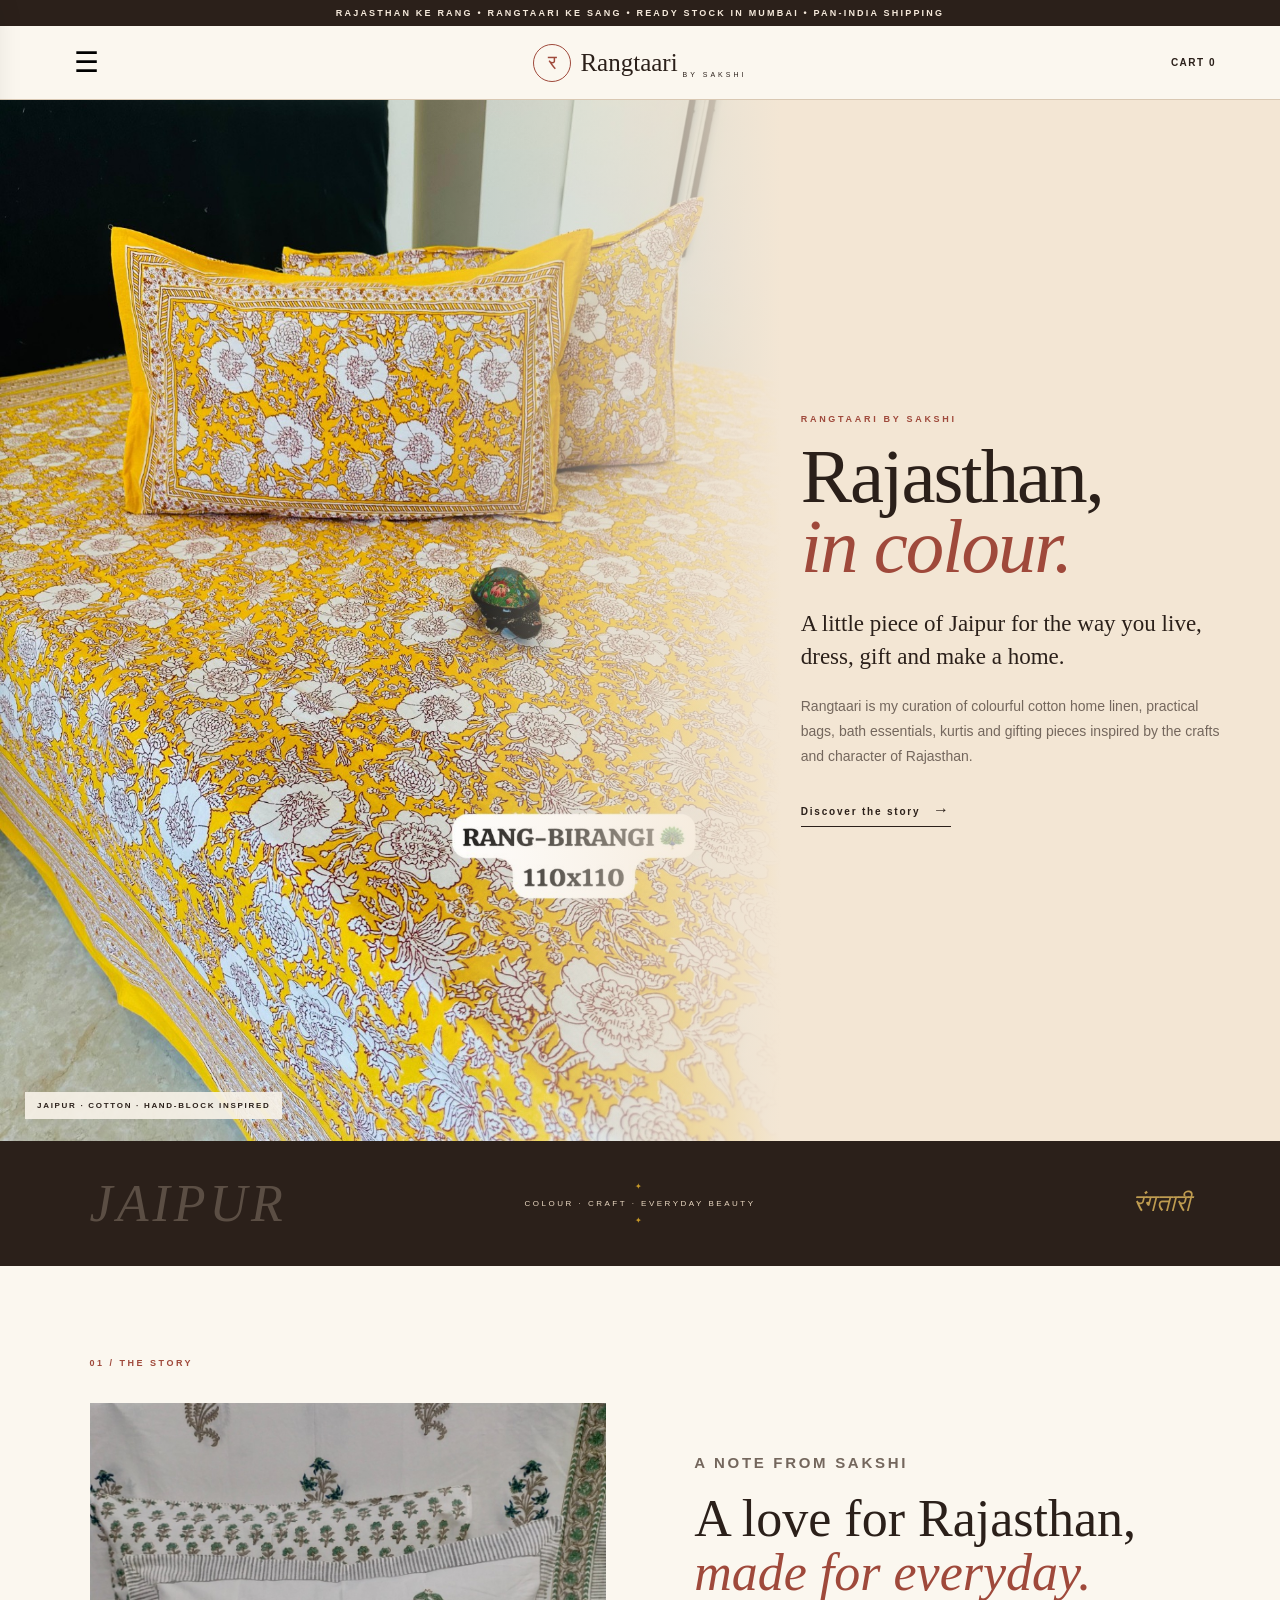
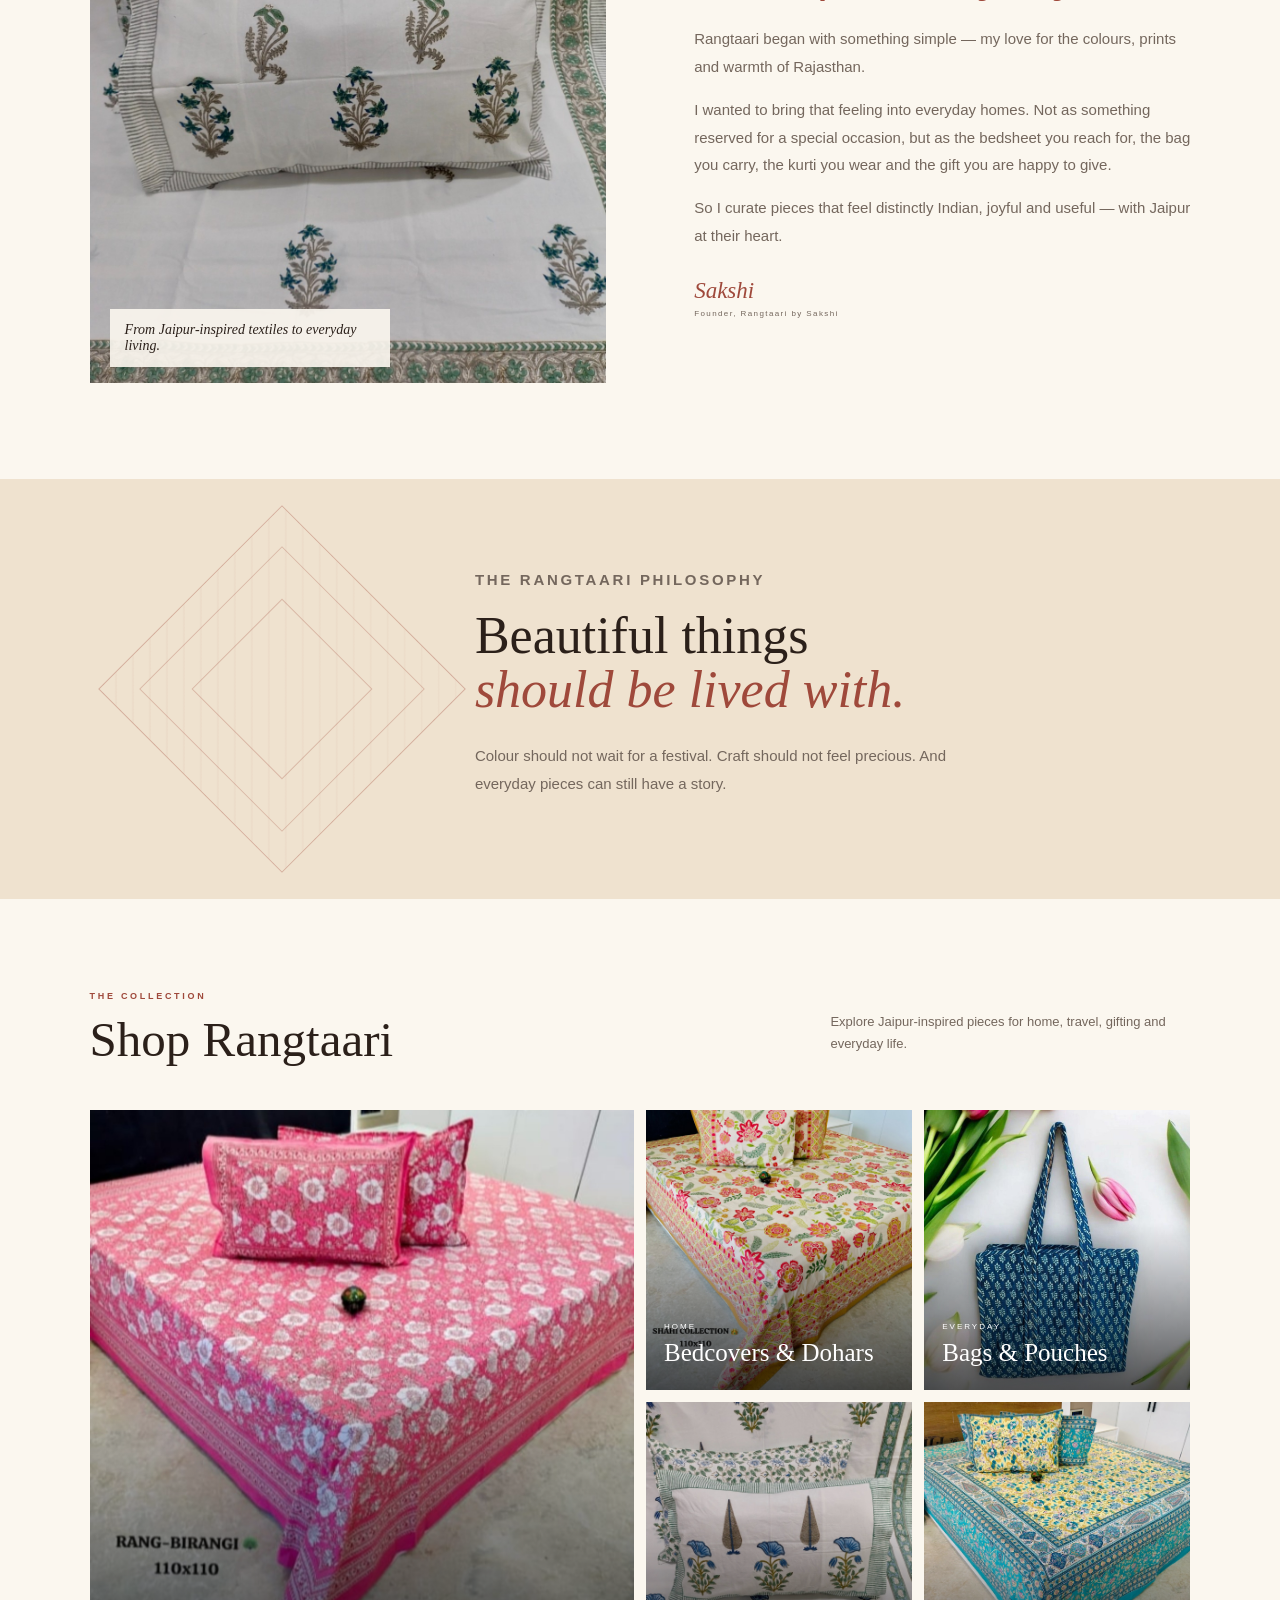
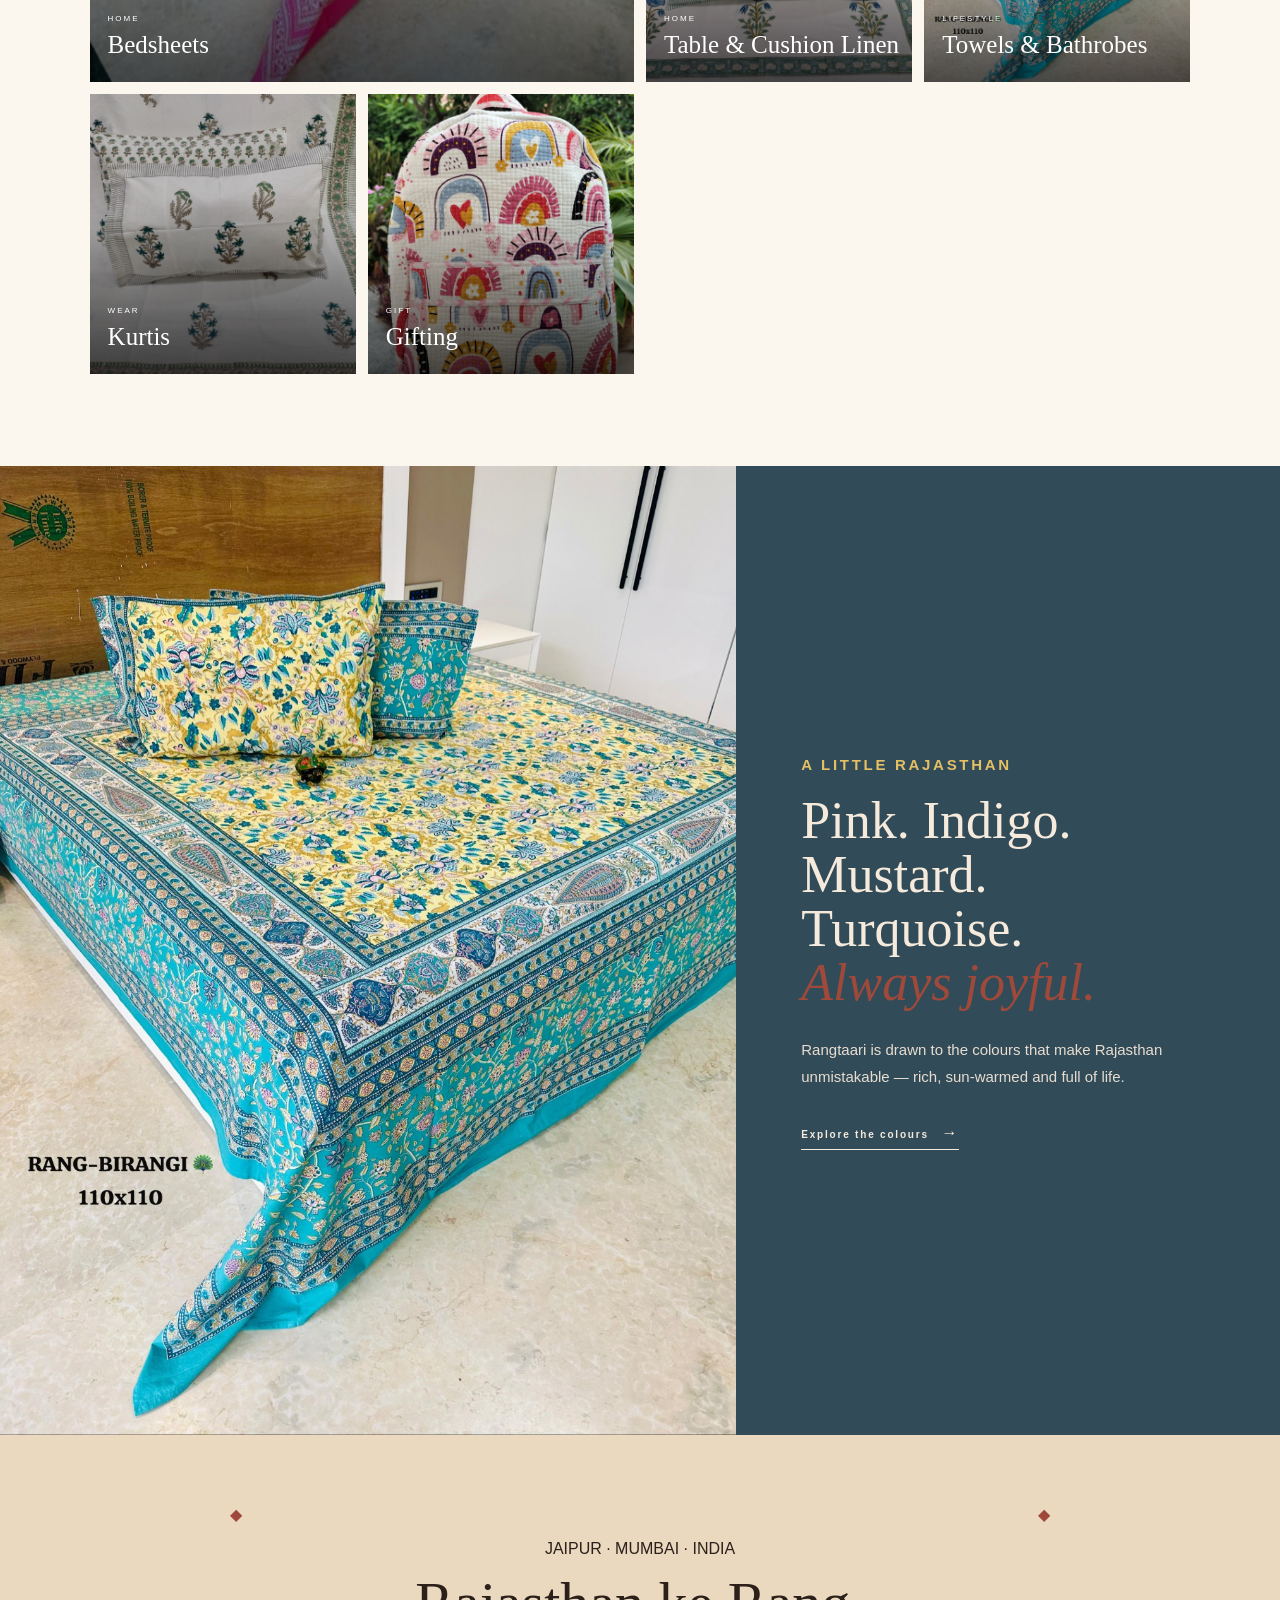
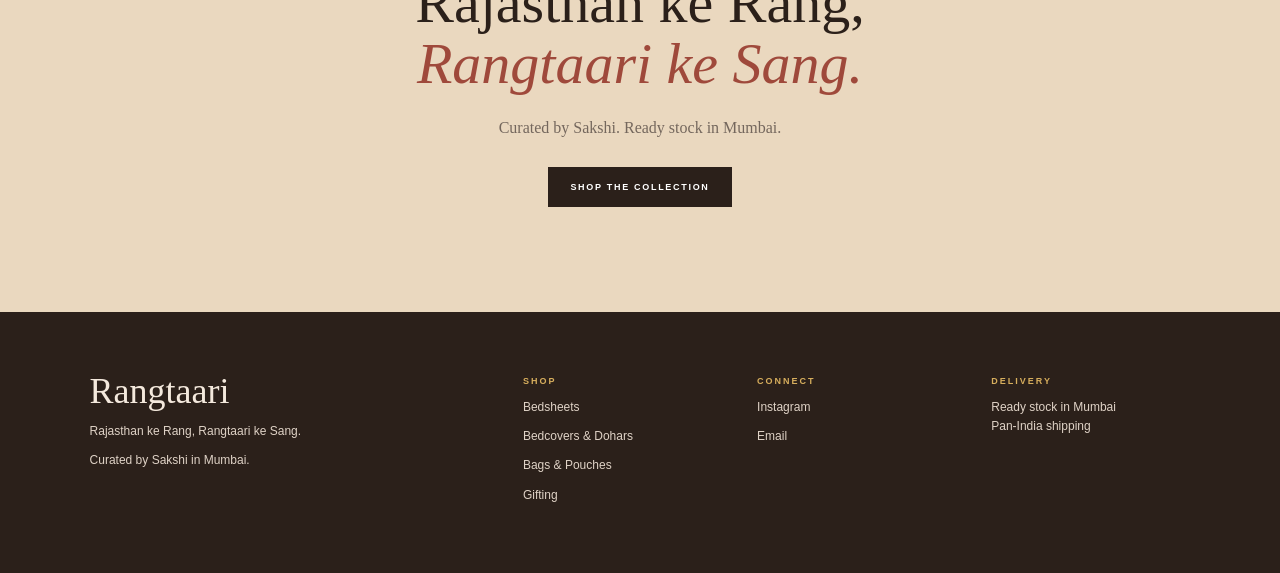
==== index.html @ bbe606a3 "Add files via upload" ====
<!doctype html>
<html lang="en">
<head>
<meta charset="utf-8">
<meta name="viewport" content="width=device-width,initial-scale=1">
<title>Rangtaari by Sakshi | Jaipur-Inspired Home & Lifestyle</title>
<meta name="description" content="Rangtaari by Sakshi brings the colours, craft and everyday beauty of Jaipur into contemporary homes — cotton home linen, bags, bath essentials, kurtis and gifting.">
<link rel="stylesheet" href="styles.css">
</head>
<body>
<div class="topbar">RAJASTHAN KE RANG • RANGTAARI KE SANG • READY STOCK IN MUMBAI • PAN-INDIA SHIPPING</div>
<header class="header">
<button class="hamburger" onclick="openMenu()" aria-label="Open menu">☰</button>
<a class="logo" href="index.html"><span>र</span><b>Rangtaari</b><small>BY SAKSHI</small></a>
<a class="cart-link" href="cart.html">CART <span id="cartCount">0</span></a>
</header>
<div id="drawer" class="drawer">
<button class="close" onclick="closeMenu()">×</button>
<div class="drawer-logo">Rangtaari <small>BY SAKSHI</small></div>
<a href="index.html">Home</a><a href="bedsheets.html">Bedsheets</a><a href="dohars.html">Bedcovers & Dohars</a><a href="table-linen.html">Table & Cushion Linen</a><a href="bath.html">Towels & Bathrobes</a><a href="kurtis.html">Kurtis</a><a href="bags.html">Jaipur Bags & Pouches</a><a href="gifting.html">Gifting</a><a href="cart.html">My Cart</a><a href="#story" onclick="closeMenu()">The Story</a><a href="#contact" onclick="closeMenu()">Contact</a>
</div><div id="overlay" class="overlay" onclick="closeMenu()"></div>
<main>
<section class="editorial-hero">
<div class="hero-image"><img src="images/bedsheet-yellow-floral.jpg" alt="Yellow Jaipur floral cotton bedding from Rangtaari"><div class="hero-image-tag">JAIPUR · COTTON · HAND-BLOCK INSPIRED</div></div>
<div class="hero-copy"><p class="eyebrow">RANGTAARI BY SAKSHI</p><h1>Rajasthan,<br><em>in colour.</em></h1><p class="lead">A little piece of Jaipur for the way you live, dress, gift and make a home.</p><p class="intro">Rangtaari is my curation of colourful cotton home linen, practical bags, bath essentials, kurtis and gifting pieces inspired by the crafts and character of Rajasthan.</p><a class="text-link" href="#story">Discover the story <span>→</span></a></div>
</section>
<section class="heritage-band"><div class="heritage-word">JAIPUR</div><div class="heritage-copy"><span class="tiny-motif">✦</span><p>COLOUR · CRAFT · EVERYDAY BEAUTY</p><span class="tiny-motif">✦</span></div><div class="heritage-mark">रंगतारी</div></section>
<section id="story" class="story section"><div class="section-label">01 / THE STORY</div><div class="story-grid"><div class="story-photo"><img src="images/bedsheet-green-botanical.jpg" alt="Rangtaari Jaipur-inspired cotton home linen"><div class="photo-caption">From Jaipur-inspired textiles to everyday living.</div></div><div class="story-copy"><p class="eyebrow">A NOTE FROM SAKSHI</p><h2>A love for Rajasthan,<br><em>made for everyday.</em></h2><p>Rangtaari began with something simple — my love for the colours, prints and warmth of Rajasthan.</p><p>I wanted to bring that feeling into everyday homes. Not as something reserved for a special occasion, but as the bedsheet you reach for, the bag you carry, the kurti you wear and the gift you are happy to give.</p><p>So I curate pieces that feel distinctly Indian, joyful and useful — with Jaipur at their heart.</p><p class="signature">Sakshi <small>Founder, Rangtaari by Sakshi</small></p></div></div></section>
<section class="quote-section"><div class="quote-pattern"></div><div><p class="eyebrow">THE RANGTAARI PHILOSOPHY</p><h2>Beautiful things<br><em>should be lived with.</em></h2><p>Colour should not wait for a festival. Craft should not feel precious. And everyday pieces can still have a story.</p></div></section>
<section id="shop" class="collection section"><div class="section-head"><div><p class="eyebrow">THE COLLECTION</p><h2>Shop Rangtaari</h2></div><p>Explore Jaipur-inspired pieces for home, travel, gifting and everyday life.</p></div><div class="collection-grid">
<a class="collection-card large" href="bedsheets.html"><img src="images/bedsheet-pink-rang-birangi.jpg" alt="Pink Rang-Birangi Jaipur cotton bedsheet"><div><span>HOME</span><h3>Bedsheets</h3></div></a>
<a class="collection-card" href="dohars.html"><img src="images/bedsheet-shahi.jpg" alt="Jaipur bedcovers and dohars"><div><span>HOME</span><h3>Bedcovers & Dohars</h3></div></a>
<a class="collection-card" href="bags.html"><img src="images/tote-blue-botanical.jpg" alt="Jaipur quilted tote bag"><div><span>EVERYDAY</span><h3>Bags & Pouches</h3></div></a>
<a class="collection-card" href="table-linen.html"><img src="images/bedsheet-blue-floral.jpg" alt="Jaipur-inspired table and cushion linen"><div><span>HOME</span><h3>Table & Cushion Linen</h3></div></a>
<a class="collection-card" href="bath.html"><img src="images/bedsheet-turquoise.jpg" alt="Rangtaari lifestyle collection"><div><span>LIFESTYLE</span><h3>Towels & Bathrobes</h3></div></a>
<a class="collection-card" href="kurtis.html"><img src="images/bedsheet-green-botanical.jpg" alt="Rangtaari Jaipur-inspired collection"><div><span>WEAR</span><h3>Kurtis</h3></div></a>
<a class="collection-card" href="gifting.html"><img src="images/kids-backpack-rainbow.jpg" alt="Rangtaari gifting collection"><div><span>GIFT</span><h3>Gifting</h3></div></a>
</div></section>
<section class="colour-story"><div class="colour-image"><img src="images/bedsheet-turquoise.jpg" alt="Colourful Jaipur textile"></div><div class="colour-copy"><p class="eyebrow">A LITTLE RAJASTHAN</p><h2>Pink. Indigo.<br>Mustard. Turquoise.<br><em>Always joyful.</em></h2><p>Rangtaari is drawn to the colours that make Rajasthan unmistakable — rich, sun-warmed and full of life.</p><a class="text-link" href="bedsheets.html">Explore the colours <span>→</span></a></div></section>
<section class="final-note"><div class="camel-line">JAIPUR · MUMBAI · INDIA</div><h2>Rajasthan ke Rang,<br><em>Rangtaari ke Sang.</em></h2><p>Curated by Sakshi. Ready stock in Mumbai.</p><a class="btn" href="bedsheets.html">SHOP THE COLLECTION</a></section>
</main>
<footer id="contact"><div class="footer-brand"><h2>Rangtaari</h2><p>Rajasthan ke Rang, Rangtaari ke Sang.</p><p>Curated by Sakshi in Mumbai.</p></div><div><b>SHOP</b><a href="bedsheets.html">Bedsheets</a><a href="dohars.html">Bedcovers & Dohars</a><a href="bags.html">Bags & Pouches</a><a href="gifting.html">Gifting</a></div><div><b>CONNECT</b><a href="https://www.instagram.com/rangtaaribysakshi/" target="_blank">Instagram</a><a href="mailto:hello@rangtari.com">Email</a></div><div><b>DELIVERY</b><p>Ready stock in Mumbai<br>Pan-India shipping</p></div></footer>
<script src="script.js"></script>
</body></html>
---- styles.css ----
:root{--ivory:#f8f2e8;--paper:#efe2cf;--terracotta:#9f493b;--deep:#2b201a;--indigo:#314c58;--mustard:#c99a28;--line:#d9c8b3;--muted:#74675d}*{box-sizing:border-box}html{scroll-behavior:smooth}body{margin:0;background:var(--ivory);color:var(--deep);font-family:Arial,sans-serif}a{text-decoration:none;color:inherit}.topbar{background:var(--deep);color:#f6eadc;text-align:center;padding:8px 12px;font-size:9px;letter-spacing:2.2px;font-weight:700}.header{height:74px;background:#fbf7ef;display:flex;align-items:center;justify-content:space-between;padding:0 5%;position:sticky;top:0;z-index:20;border-bottom:1px solid var(--line)}.hamburger{border:0;background:none;font-size:28px;cursor:pointer;width:45px}.logo{display:flex;align-items:center;gap:9px}.logo span{border:1px solid var(--terracotta);border-radius:50%;width:38px;height:38px;display:grid;place-items:center;color:var(--terracotta);font:20px Georgia}.logo b{font:25px Georgia}.logo small{font-size:7px;letter-spacing:3px;margin:23px 0 0 -4px}.cart-link{font-size:10px;letter-spacing:1.5px;font-weight:800}.drawer{position:fixed;z-index:100;top:0;left:0;width:min(350px,88vw);height:100vh;background:#fbf7ef;padding:76px 28px 30px;transform:translateX(-105%);transition:.3s;overflow:auto;box-shadow:8px 0 30px #0002}.drawer.open{transform:translateX(0)}.drawer a{display:block;padding:13px 0;border-bottom:1px solid var(--line);font-weight:700;font-size:13px}.close{position:absolute;right:18px;top:17px;border:0;background:none;font-size:30px}.drawer-logo{font:700 27px Georgia;margin-bottom:20px}.drawer-logo small{display:block;font:9px Arial;letter-spacing:3px}.overlay{display:none;position:fixed;inset:0;background:#0008;z-index:90}.overlay.open{display:block}.eyebrow{font-size:9px;letter-spacing:2.7px;font-weight:800;color:var(--terracotta);margin:0}.section{padding:92px 7%}.editorial-hero{display:grid;grid-template-columns:1.22fr .78fr;min-height:650px;background:#f3e6d4}.hero-image{position:relative;min-height:650px;overflow:hidden}.hero-image img{width:100%;height:100%;object-fit:cover;display:block}.hero-image:after{content:"";position:absolute;inset:0;background:linear-gradient(90deg,transparent 55%,#f3e6d4 100%)}.hero-image-tag{position:absolute;z-index:2;left:25px;bottom:22px;background:#f8f2e8e8;padding:9px 12px;font-size:8px;letter-spacing:1.7px;font-weight:800}.hero-copy{padding:60px 9% 60px 4%;align-self:center}.hero-copy h1{font:normal clamp(55px,6vw,84px)/.92 Georgia,serif;letter-spacing:-2px;margin:18px 0 24px}.hero-copy h1 em{font-style:italic;color:var(--terracotta)}.lead{font:23px/1.45 Georgia,serif;max-width:480px;margin:0 0 20px}.intro{font-size:14px;line-height:1.8;color:var(--muted);max-width:460px}.text-link{display:inline-block;margin-top:18px;border-bottom:1px solid var(--deep);padding-bottom:7px;font-size:10px;letter-spacing:1.8px;font-weight:800}.text-link span{font-size:16px;margin-left:8px}.heritage-band{height:125px;background:var(--deep);color:#ead8c2;display:grid;grid-template-columns:1fr 1fr 1fr;align-items:center;padding:0 7%;overflow:hidden}.heritage-word{font:italic 52px Georgia;opacity:.25;letter-spacing:4px}.heritage-copy{text-align:center;font-size:8px;letter-spacing:2.5px}.tiny-motif{color:var(--mustard);padding:0 15px}.heritage-mark{text-align:right;font:italic 24px Georgia;color:#d9b25a;opacity:.85}.section-label{font-size:9px;letter-spacing:2.5px;color:var(--terracotta);font-weight:800;margin-bottom:35px}.story{background:#fbf7ef}.story-grid{display:grid;grid-template-columns:1.02fr .98fr;gap:8%;align-items:center}.story-photo{position:relative}.story-photo img{width:100%;height:580px;object-fit:cover}.photo-caption{position:absolute;left:20px;bottom:20px;background:#fbf7efe8;padding:13px 15px;font:italic 14px Georgia;max-width:280px}.story-copy h2,.quote-section h2,.colour-copy h2,.final-note h2{font:normal 52px/1.04 Georgia,serif;margin:15px 0 25px}.story-copy h2 em,.quote-section h2 em,.colour-copy h2 em,.final-note h2 em{font-style:italic;color:var(--terracotta)}.story-copy p,.quote-section p,.colour-copy p{font-size:15px;line-height:1.85;color:var(--muted);max-width:520px}.signature{font:italic 23px Georgia!important;color:var(--terracotta)!important;margin-top:28px}.signature small{display:block;font:8px Arial;letter-spacing:1.4px;color:var(--muted);margin-top:5px}.quote-section{display:grid;grid-template-columns:.7fr 1.3fr;min-height:420px;background:var(--paper);align-items:center;padding:80px 7%;position:relative;overflow:hidden}.quote-pattern{width:260px;height:260px;border:1px solid #9f493b55;transform:rotate(45deg);background:repeating-linear-gradient(45deg,transparent 0 15px,#9f493b0b 16px 17px);position:relative;margin:auto}.quote-pattern:before,.quote-pattern:after{content:"";position:absolute;inset:28px;border:1px solid #9f493b44}.quote-pattern:after{inset:65px}.collection{background:#fbf7ef}.section-head{display:flex;justify-content:space-between;align-items:end;gap:40px;margin-bottom:42px}.section-head h2{font:normal 49px Georgia;margin:10px 0 0}.section-head>p{max-width:360px;font-size:13px;line-height:1.7;color:var(--muted)}.collection-grid{display:grid;grid-template-columns:repeat(4,1fr);grid-auto-rows:280px;gap:12px}.collection-card{position:relative;overflow:hidden;background:#ddd}.collection-card.large{grid-column:span 2;grid-row:span 2}.collection-card img{width:100%;height:100%;object-fit:cover;transition:.5s}.collection-card:after{content:"";position:absolute;inset:0;background:linear-gradient(0deg,#000a 0%,transparent 60%)}.collection-card:hover img{transform:scale(1.035)}.collection-card div{position:absolute;z-index:2;left:18px;bottom:17px;color:white}.collection-card span{font-size:8px;letter-spacing:2px}.collection-card h3{font:normal 25px Georgia;margin:6px 0}.colour-story{display:grid;grid-template-columns:1.15fr .85fr;min-height:590px;background:#314c58;color:#f5eadc}.colour-image img{width:100%;height:100%;min-height:590px;object-fit:cover}.colour-copy{padding:80px 12%;align-self:center}.colour-copy .eyebrow{color:#e4bf64}.colour-copy h2{font-size:52px}.colour-copy p{color:#e8dcd0}.colour-copy .text-link{border-color:#f5eadc}.final-note{text-align:center;padding:105px 7%;background:#ead8bf;position:relative}.final-note:before,.final-note:after{content:"◆";position:absolute;top:70px;color:var(--terracotta);font-size:16px}.final-note:before{left:18%}.final-note:after{right:18%}.final-note h2{font-size:58px}.final-note p{font:16px Georgia;color:var(--muted);margin-bottom:30px}.btn{display:inline-block;background:var(--deep);color:#fff;padding:15px 22px;font-size:9px;letter-spacing:1.7px;font-weight:800}footer{background:var(--deep);color:#f4e9dd;padding:58px 7%;display:grid;grid-template-columns:2fr 1fr 1fr 1fr;gap:35px}footer h2{font:36px Georgia;margin:0 0 8px}footer b{font-size:9px;letter-spacing:2px;color:#d7ae5d}footer a,footer p{display:block;color:#dfd2c6;font-size:12px;margin:10px 0;line-height:1.6}.footer-brand p{max-width:260px}@media(max-width:850px){.editorial-hero{grid-template-columns:1fr;min-height:0}.hero-image{min-height:430px}.hero-image:after{background:linear-gradient(0deg,#f3e6d4 0%,transparent 35%)}.hero-copy{padding:45px 7% 65px}.heritage-band{height:95px;padding:0 5%}.heritage-word{font-size:34px}.story-grid,.quote-section,.colour-story{grid-template-columns:1fr}.story-photo img,.colour-image img{min-height:0;height:470px}.quote-pattern{width:180px;height:180px;margin:0 auto 35px}.collection-grid{grid-template-columns:1fr 1fr;grid-auto-rows:240px}.collection-card.large{grid-column:span 2}.section-head{display:block}.section-head>p{margin-top:18px}.colour-copy{padding:65px 8%}footer{grid-template-columns:1fr 1fr}}@media(max-width:600px){.topbar{font-size:7px;letter-spacing:1.4px}.header{height:68px}.logo b{font-size:22px}.logo span{width:34px;height:34px;font-size:18px}.logo small{display:none}.editorial-hero{display:flex;flex-direction:column}.hero-image{min-height:390px;order:1}.hero-copy{order:2;padding:38px 6% 55px}.hero-copy h1{font-size:55px}.lead{font-size:20px}.heritage-band{grid-template-columns:1fr 1fr;height:82px}.heritage-word{display:none}.heritage-copy{text-align:left}.heritage-mark{text-align:right;font-size:18px}.section{padding:62px 6%}.story-photo img{height:390px}.story-copy h2,.quote-section h2,.colour-copy h2{font-size:39px}.quote-section{padding:60px 7%}.collection-grid{grid-template-columns:1fr 1fr;grid-auto-rows:190px;gap:8px}.collection-card.large{grid-column:span 2}.collection-card h3{font-size:20px}.collection-card div{left:12px;bottom:12px}.colour-image img{height:390px}.colour-copy{padding:58px 7%}.final-note{padding:80px 6%}.final-note h2{font-size:43px}.final-note:before,.final-note:after{top:48px}.final-note:before{left:8%}.final-note:after{right:8%}footer{grid-template-columns:1fr;gap:25px}}
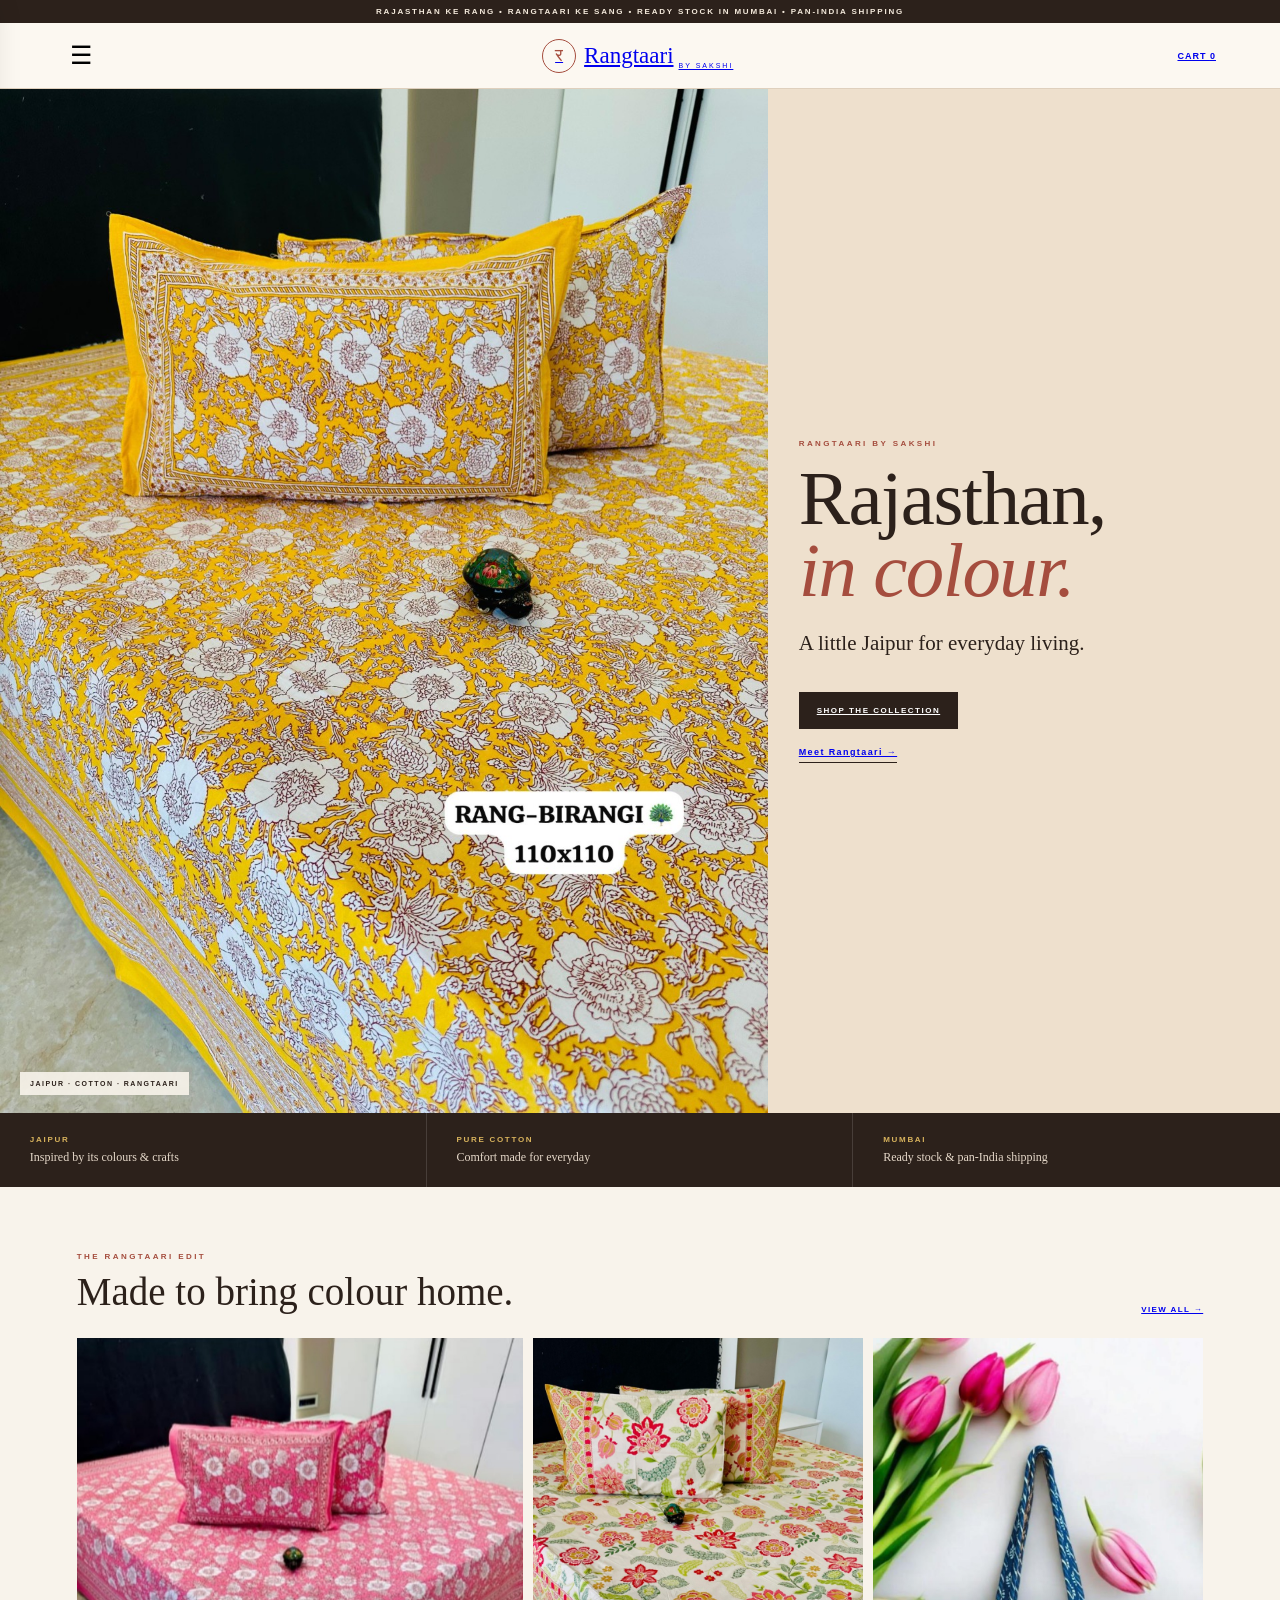
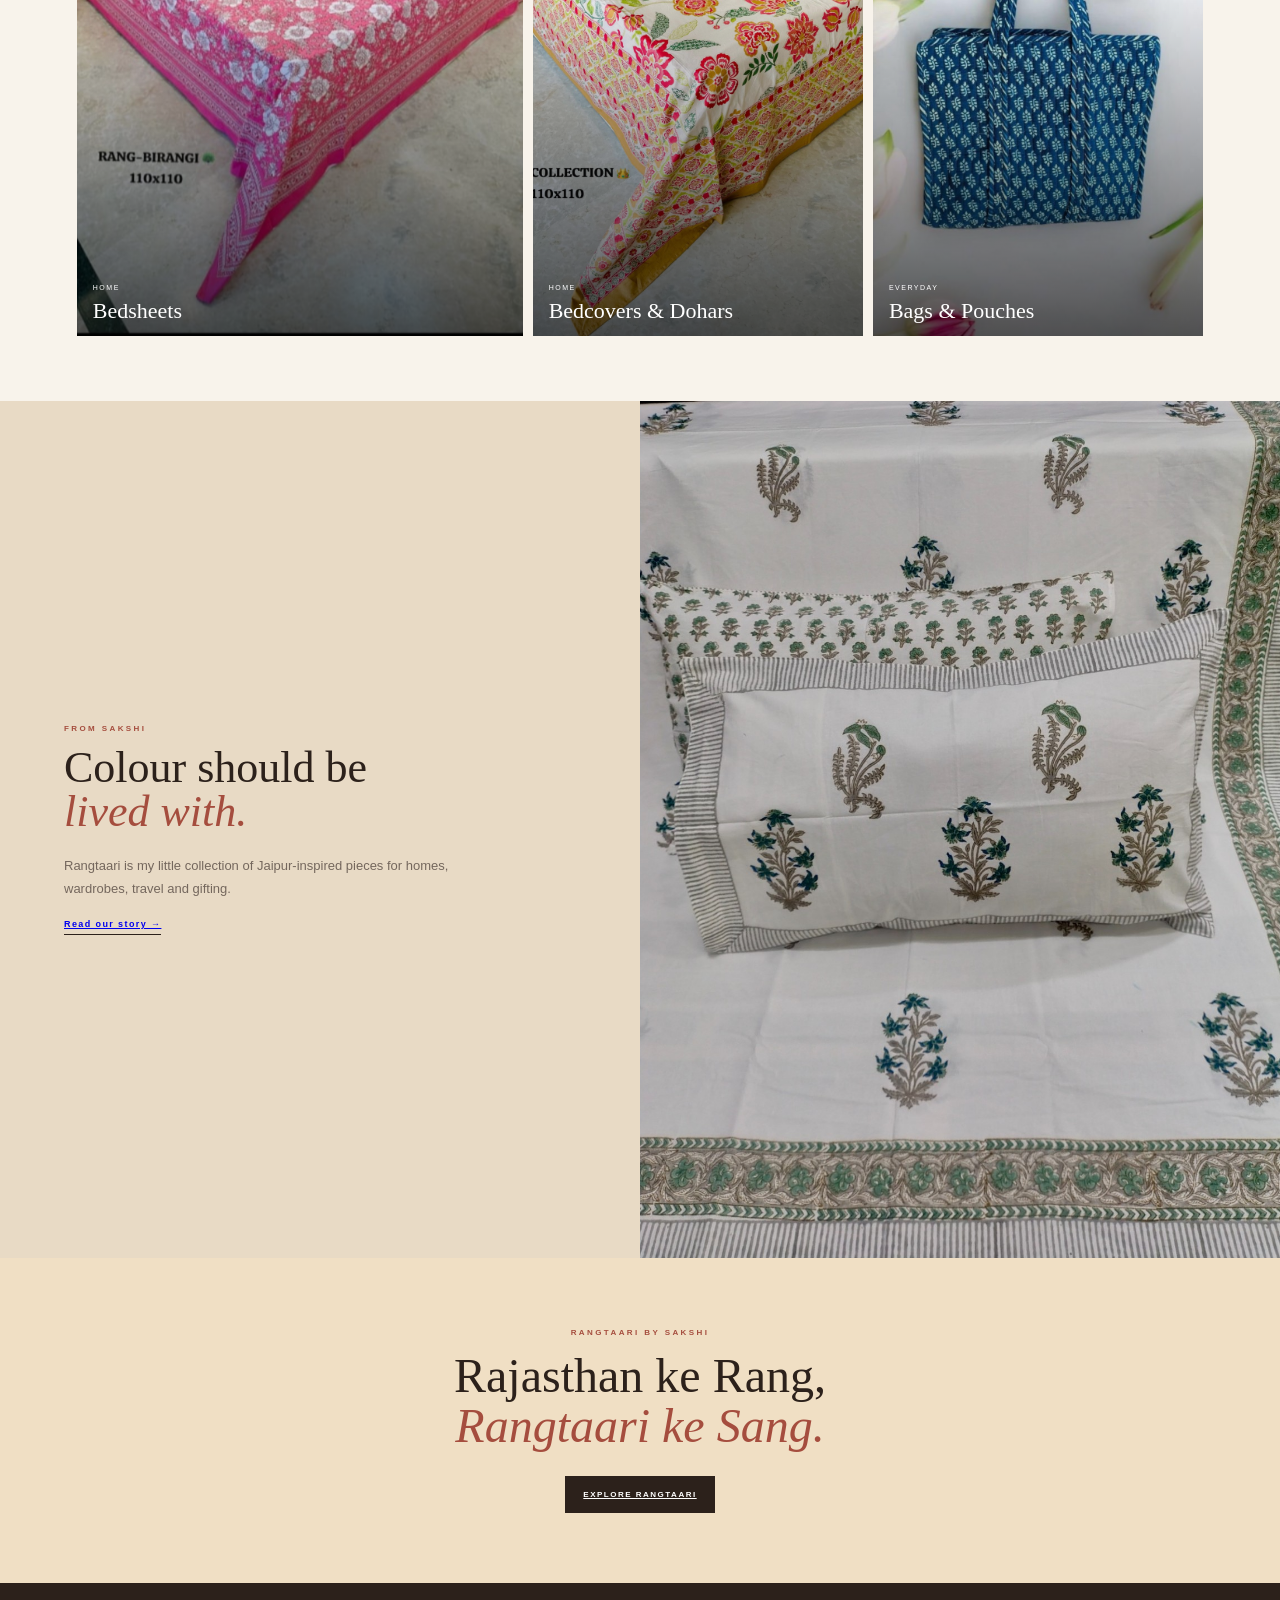
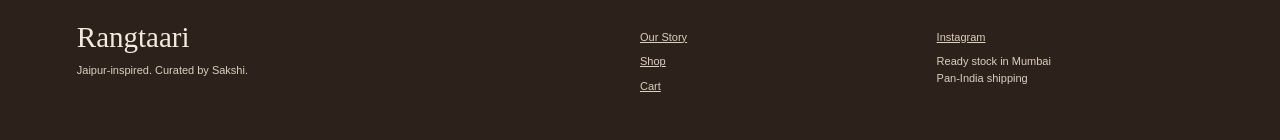
==== commit 3782519e: "Add files via upload" ====
--- a/index.html
+++ b/index.html
@@ -4,7 +4,7 @@
 <meta charset="utf-8">
 <meta name="viewport" content="width=device-width,initial-scale=1">
 <title>Rangtaari by Sakshi | Jaipur-Inspired Home & Lifestyle</title>
-<meta name="description" content="Rangtaari by Sakshi brings the colours, craft and everyday beauty of Jaipur into contemporary homes — cotton home linen, bags, bath essentials, kurtis and gifting.">
+<meta name="description" content="Rangtaari by Sakshi — Jaipur-inspired cotton home linen, bags, bath essentials, kurtis and gifting, curated in Mumbai.">
 <link rel="stylesheet" href="styles.css">
 </head>
 <body>
@@ -14,31 +14,78 @@
 <a class="logo" href="index.html"><span>र</span><b>Rangtaari</b><small>BY SAKSHI</small></a>
 <a class="cart-link" href="cart.html">CART <span id="cartCount">0</span></a>
 </header>
+
 <div id="drawer" class="drawer">
 <button class="close" onclick="closeMenu()">×</button>
 <div class="drawer-logo">Rangtaari <small>BY SAKSHI</small></div>
-<a href="index.html">Home</a><a href="bedsheets.html">Bedsheets</a><a href="dohars.html">Bedcovers & Dohars</a><a href="table-linen.html">Table & Cushion Linen</a><a href="bath.html">Towels & Bathrobes</a><a href="kurtis.html">Kurtis</a><a href="bags.html">Jaipur Bags & Pouches</a><a href="gifting.html">Gifting</a><a href="cart.html">My Cart</a><a href="#story" onclick="closeMenu()">The Story</a><a href="#contact" onclick="closeMenu()">Contact</a>
-</div><div id="overlay" class="overlay" onclick="closeMenu()"></div>
+<a href="index.html">Home</a>
+<a href="story.html">Our Story</a>
+<a href="bedsheets.html">Bedsheets</a>
+<a href="dohars.html">Bedcovers & Dohars</a>
+<a href="table-linen.html">Table & Cushion Linen</a>
+<a href="bath.html">Towels & Bathrobes</a>
+<a href="kurtis.html">Kurtis</a>
+<a href="bags.html">Jaipur Bags & Pouches</a>
+<a href="gifting.html">Gifting</a>
+<a href="cart.html">My Cart</a>
+</div>
+<div id="overlay" class="overlay" onclick="closeMenu()"></div>
+
 <main>
-<section class="editorial-hero">
-<div class="hero-image"><img src="images/bedsheet-yellow-floral.jpg" alt="Yellow Jaipur floral cotton bedding from Rangtaari"><div class="hero-image-tag">JAIPUR · COTTON · HAND-BLOCK INSPIRED</div></div>
-<div class="hero-copy"><p class="eyebrow">RANGTAARI BY SAKSHI</p><h1>Rajasthan,<br><em>in colour.</em></h1><p class="lead">A little piece of Jaipur for the way you live, dress, gift and make a home.</p><p class="intro">Rangtaari is my curation of colourful cotton home linen, practical bags, bath essentials, kurtis and gifting pieces inspired by the crafts and character of Rajasthan.</p><a class="text-link" href="#story">Discover the story <span>→</span></a></div>
+<section class="hero">
+<div class="hero-photo">
+<img src="images/bedsheet-yellow-floral.jpg" alt="Yellow Jaipur floral cotton bedsheet by Rangtaari">
+<div class="photo-label">JAIPUR · COTTON · RANGTAARI</div>
+</div>
+<div class="hero-copy">
+<p class="eyebrow">RANGTAARI BY SAKSHI</p>
+<h1>Rajasthan,<br><em>in colour.</em></h1>
+<p>A little Jaipur for everyday living.</p>
+<a class="btn" href="bedsheets.html">SHOP THE COLLECTION</a>
+<a class="story-link" href="story.html">Meet Rangtaari →</a>
+</div>
 </section>
-<section class="heritage-band"><div class="heritage-word">JAIPUR</div><div class="heritage-copy"><span class="tiny-motif">✦</span><p>COLOUR · CRAFT · EVERYDAY BEAUTY</p><span class="tiny-motif">✦</span></div><div class="heritage-mark">रंगतारी</div></section>
-<section id="story" class="story section"><div class="section-label">01 / THE STORY</div><div class="story-grid"><div class="story-photo"><img src="images/bedsheet-green-botanical.jpg" alt="Rangtaari Jaipur-inspired cotton home linen"><div class="photo-caption">From Jaipur-inspired textiles to everyday living.</div></div><div class="story-copy"><p class="eyebrow">A NOTE FROM SAKSHI</p><h2>A love for Rajasthan,<br><em>made for everyday.</em></h2><p>Rangtaari began with something simple — my love for the colours, prints and warmth of Rajasthan.</p><p>I wanted to bring that feeling into everyday homes. Not as something reserved for a special occasion, but as the bedsheet you reach for, the bag you carry, the kurti you wear and the gift you are happy to give.</p><p>So I curate pieces that feel distinctly Indian, joyful and useful — with Jaipur at their heart.</p><p class="signature">Sakshi <small>Founder, Rangtaari by Sakshi</small></p></div></div></section>
-<section class="quote-section"><div class="quote-pattern"></div><div><p class="eyebrow">THE RANGTAARI PHILOSOPHY</p><h2>Beautiful things<br><em>should be lived with.</em></h2><p>Colour should not wait for a festival. Craft should not feel precious. And everyday pieces can still have a story.</p></div></section>
-<section id="shop" class="collection section"><div class="section-head"><div><p class="eyebrow">THE COLLECTION</p><h2>Shop Rangtaari</h2></div><p>Explore Jaipur-inspired pieces for home, travel, gifting and everyday life.</p></div><div class="collection-grid">
-<a class="collection-card large" href="bedsheets.html"><img src="images/bedsheet-pink-rang-birangi.jpg" alt="Pink Rang-Birangi Jaipur cotton bedsheet"><div><span>HOME</span><h3>Bedsheets</h3></div></a>
-<a class="collection-card" href="dohars.html"><img src="images/bedsheet-shahi.jpg" alt="Jaipur bedcovers and dohars"><div><span>HOME</span><h3>Bedcovers & Dohars</h3></div></a>
-<a class="collection-card" href="bags.html"><img src="images/tote-blue-botanical.jpg" alt="Jaipur quilted tote bag"><div><span>EVERYDAY</span><h3>Bags & Pouches</h3></div></a>
-<a class="collection-card" href="table-linen.html"><img src="images/bedsheet-blue-floral.jpg" alt="Jaipur-inspired table and cushion linen"><div><span>HOME</span><h3>Table & Cushion Linen</h3></div></a>
-<a class="collection-card" href="bath.html"><img src="images/bedsheet-turquoise.jpg" alt="Rangtaari lifestyle collection"><div><span>LIFESTYLE</span><h3>Towels & Bathrobes</h3></div></a>
-<a class="collection-card" href="kurtis.html"><img src="images/bedsheet-green-botanical.jpg" alt="Rangtaari Jaipur-inspired collection"><div><span>WEAR</span><h3>Kurtis</h3></div></a>
-<a class="collection-card" href="gifting.html"><img src="images/kids-backpack-rainbow.jpg" alt="Rangtaari gifting collection"><div><span>GIFT</span><h3>Gifting</h3></div></a>
-</div></section>
-<section class="colour-story"><div class="colour-image"><img src="images/bedsheet-turquoise.jpg" alt="Colourful Jaipur textile"></div><div class="colour-copy"><p class="eyebrow">A LITTLE RAJASTHAN</p><h2>Pink. Indigo.<br>Mustard. Turquoise.<br><em>Always joyful.</em></h2><p>Rangtaari is drawn to the colours that make Rajasthan unmistakable — rich, sun-warmed and full of life.</p><a class="text-link" href="bedsheets.html">Explore the colours <span>→</span></a></div></section>
-<section class="final-note"><div class="camel-line">JAIPUR · MUMBAI · INDIA</div><h2>Rajasthan ke Rang,<br><em>Rangtaari ke Sang.</em></h2><p>Curated by Sakshi. Ready stock in Mumbai.</p><a class="btn" href="bedsheets.html">SHOP THE COLLECTION</a></section>
+
+<section class="brand-strip">
+<div><b>JAIPUR</b><span>Inspired by its colours & crafts</span></div>
+<div><b>PURE COTTON</b><span>Comfort made for everyday</span></div>
+<div><b>MUMBAI</b><span>Ready stock & pan-India shipping</span></div>
+</section>
+
+<section class="featured">
+<div class="section-top">
+<div><p class="eyebrow">THE RANGTAARI EDIT</p><h2>Made to bring colour home.</h2></div>
+<a class="text-link" href="bedsheets.html">VIEW ALL →</a>
+</div>
+<div class="feature-grid">
+<a href="bedsheets.html"><img src="images/bedsheet-pink-rang-birangi.jpg" alt="Pink Jaipur cotton bedsheet"><span>HOME</span><h3>Bedsheets</h3></a>
+<a href="dohars.html"><img src="images/bedsheet-shahi.jpg" alt="Jaipur bedcover"><span>HOME</span><h3>Bedcovers & Dohars</h3></a>
+<a href="bags.html"><img src="images/tote-blue-botanical.jpg" alt="Jaipur tote bag"><span>EVERYDAY</span><h3>Bags & Pouches</h3></a>
+</div>
+</section>
+
+<section class="signature">
+<div class="signature-copy">
+<p class="eyebrow">FROM SAKSHI</p>
+<h2>Colour should be<br><em>lived with.</em></h2>
+<p>Rangtaari is my little collection of Jaipur-inspired pieces for homes, wardrobes, travel and gifting.</p>
+<a class="story-link" href="story.html">Read our story →</a>
+</div>
+<div class="signature-image"><img src="images/bedsheet-green-botanical.jpg" alt="Rangtaari botanical cotton textile"></div>
+</section>
+
+<section class="closing">
+<p class="eyebrow">RANGTAARI BY SAKSHI</p>
+<h2>Rajasthan ke Rang,<br><em>Rangtaari ke Sang.</em></h2>
+<a class="btn" href="bedsheets.html">EXPLORE RANGTAARI</a>
+</section>
 </main>
-<footer id="contact"><div class="footer-brand"><h2>Rangtaari</h2><p>Rajasthan ke Rang, Rangtaari ke Sang.</p><p>Curated by Sakshi in Mumbai.</p></div><div><b>SHOP</b><a href="bedsheets.html">Bedsheets</a><a href="dohars.html">Bedcovers & Dohars</a><a href="bags.html">Bags & Pouches</a><a href="gifting.html">Gifting</a></div><div><b>CONNECT</b><a href="https://www.instagram.com/rangtaaribysakshi/" target="_blank">Instagram</a><a href="mailto:hello@rangtari.com">Email</a></div><div><b>DELIVERY</b><p>Ready stock in Mumbai<br>Pan-India shipping</p></div></footer>
+
+<footer>
+<div><strong>Rangtaari</strong><p>Jaipur-inspired. Curated by Sakshi.</p></div>
+<div><a href="story.html">Our Story</a><a href="bedsheets.html">Shop</a><a href="cart.html">Cart</a></div>
+<div><a href="https://www.instagram.com/rangtaaribysakshi/" target="_blank">Instagram</a><p>Ready stock in Mumbai<br>Pan-India shipping</p></div>
+</footer>
 <script src="script.js"></script>
-</body></html>+</body>
+</html>
--- a/styles.css
+++ b/styles.css
@@ -1 +1 @@
- :root{--ivory:#f8f2e8;--paper:#efe2cf;--terracotta:#9f493b;--deep:#2b201a;--indigo:#314c58;--mustard:#c99a28;--line:#d9c8b3;--muted:#74675d}*{box-sizing:border-box}html{scroll-behavior:smooth}body{margin:0;background:var(--ivory);color:var(--deep);font-family:Arial,sans-serif}a{text-decoration:none;color:inherit}.topbar{background:var(--deep);color:#f6eadc;text-align:center;padding:8px 12px;font-size:9px;letter-spacing:2.2px;font-weight:700}.header{height:74px;background:#fbf7ef;display:flex;align-items:center;justify-content:space-between;padding:0 5%;position:sticky;top:0;z-index:20;border-bottom:1px solid var(--line)}.hamburger{border:0;background:none;font-size:28px;cursor:pointer;width:45px}.logo{display:flex;align-items:center;gap:9px}.logo span{border:1px solid var(--terracotta);border-radius:50%;width:38px;height:38px;display:grid;place-items:center;color:var(--terracotta);font:20px Georgia}.logo b{font:25px Georgia}.logo small{font-size:7px;letter-spacing:3px;margin:23px 0 0 -4px}.cart-link{font-size:10px;letter-spacing:1.5px;font-weight:800}.drawer{position:fixed;z-index:100;top:0;left:0;width:min(350px,88vw);height:100vh;background:#fbf7ef;padding:76px 28px 30px;transform:translateX(-105%);transition:.3s;overflow:auto;box-shadow:8px 0 30px #0002}.drawer.open{transform:translateX(0)}.drawer a{display:block;padding:13px 0;border-bottom:1px solid var(--line);font-weight:700;font-size:13px}.close{position:absolute;right:18px;top:17px;border:0;background:none;font-size:30px}.drawer-logo{font:700 27px Georgia;margin-bottom:20px}.drawer-logo small{display:block;font:9px Arial;letter-spacing:3px}.overlay{display:none;position:fixed;inset:0;background:#0008;z-index:90}.overlay.open{display:block}.eyebrow{font-size:9px;letter-spacing:2.7px;font-weight:800;color:var(--terracotta);margin:0}.section{padding:92px 7%}.editorial-hero{display:grid;grid-template-columns:1.22fr .78fr;min-height:650px;background:#f3e6d4}.hero-image{position:relative;min-height:650px;overflow:hidden}.hero-image img{width:100%;height:100%;object-fit:cover;display:block}.hero-image:after{content:"";position:absolute;inset:0;background:linear-gradient(90deg,transparent 55%,#f3e6d4 100%)}.hero-image-tag{position:absolute;z-index:2;left:25px;bottom:22px;background:#f8f2e8e8;padding:9px 12px;font-size:8px;letter-spacing:1.7px;font-weight:800}.hero-copy{padding:60px 9% 60px 4%;align-self:center}.hero-copy h1{font:normal clamp(55px,6vw,84px)/.92 Georgia,serif;letter-spacing:-2px;margin:18px 0 24px}.hero-copy h1 em{font-style:italic;color:var(--terracotta)}.lead{font:23px/1.45 Georgia,serif;max-width:480px;margin:0 0 20px}.intro{font-size:14px;line-height:1.8;color:var(--muted);max-width:460px}.text-link{display:inline-block;margin-top:18px;border-bottom:1px solid var(--deep);padding-bottom:7px;font-size:10px;letter-spacing:1.8px;font-weight:800}.text-link span{font-size:16px;margin-left:8px}.heritage-band{height:125px;background:var(--deep);color:#ead8c2;display:grid;grid-template-columns:1fr 1fr 1fr;align-items:center;padding:0 7%;overflow:hidden}.heritage-word{font:italic 52px Georgia;opacity:.25;letter-spacing:4px}.heritage-copy{text-align:center;font-size:8px;letter-spacing:2.5px}.tiny-motif{color:var(--mustard);padding:0 15px}.heritage-mark{text-align:right;font:italic 24px Georgia;color:#d9b25a;opacity:.85}.section-label{font-size:9px;letter-spacing:2.5px;color:var(--terracotta);font-weight:800;margin-bottom:35px}.story{background:#fbf7ef}.story-grid{display:grid;grid-template-columns:1.02fr .98fr;gap:8%;align-items:center}.story-photo{position:relative}.story-photo img{width:100%;height:580px;object-fit:cover}.photo-caption{position:absolute;left:20px;bottom:20px;background:#fbf7efe8;padding:13px 15px;font:italic 14px Georgia;max-width:280px}.story-copy h2,.quote-section h2,.colour-copy h2,.final-note h2{font:normal 52px/1.04 Georgia,serif;margin:15px 0 25px}.story-copy h2 em,.quote-section h2 em,.colour-copy h2 em,.final-note h2 em{font-style:italic;color:var(--terracotta)}.story-copy p,.quote-section p,.colour-copy p{font-size:15px;line-height:1.85;color:var(--muted);max-width:520px}.signature{font:italic 23px Georgia!important;color:var(--terracotta)!important;margin-top:28px}.signature small{display:block;font:8px Arial;letter-spacing:1.4px;color:var(--muted);margin-top:5px}.quote-section{display:grid;grid-template-columns:.7fr 1.3fr;min-height:420px;background:var(--paper);align-items:center;padding:80px 7%;position:relative;overflow:hidden}.quote-pattern{width:260px;height:260px;border:1px solid #9f493b55;transform:rotate(45deg);background:repeating-linear-gradient(45deg,transparent 0 15px,#9f493b0b 16px 17px);position:relative;margin:auto}.quote-pattern:before,.quote-pattern:after{content:"";position:absolute;inset:28px;border:1px solid #9f493b44}.quote-pattern:after{inset:65px}.collection{background:#fbf7ef}.section-head{display:flex;justify-content:space-between;align-items:end;gap:40px;margin-bottom:42px}.section-head h2{font:normal 49px Georgia;margin:10px 0 0}.section-head>p{max-width:360px;font-size:13px;line-height:1.7;color:var(--muted)}.collection-grid{display:grid;grid-template-columns:repeat(4,1fr);grid-auto-rows:280px;gap:12px}.collection-card{position:relative;overflow:hidden;background:#ddd}.collection-card.large{grid-column:span 2;grid-row:span 2}.collection-card img{width:100%;height:100%;object-fit:cover;transition:.5s}.collection-card:after{content:"";position:absolute;inset:0;background:linear-gradient(0deg,#000a 0%,transparent 60%)}.collection-card:hover img{transform:scale(1.035)}.collection-card div{position:absolute;z-index:2;left:18px;bottom:17px;color:white}.collection-card span{font-size:8px;letter-spacing:2px}.collection-card h3{font:normal 25px Georgia;margin:6px 0}.colour-story{display:grid;grid-template-columns:1.15fr .85fr;min-height:590px;background:#314c58;color:#f5eadc}.colour-image img{width:100%;height:100%;min-height:590px;object-fit:cover}.colour-copy{padding:80px 12%;align-self:center}.colour-copy .eyebrow{color:#e4bf64}.colour-copy h2{font-size:52px}.colour-copy p{color:#e8dcd0}.colour-copy .text-link{border-color:#f5eadc}.final-note{text-align:center;padding:105px 7%;background:#ead8bf;position:relative}.final-note:before,.final-note:after{content:"◆";position:absolute;top:70px;color:var(--terracotta);font-size:16px}.final-note:before{left:18%}.final-note:after{right:18%}.final-note h2{font-size:58px}.final-note p{font:16px Georgia;color:var(--muted);margin-bottom:30px}.btn{display:inline-block;background:var(--deep);color:#fff;padding:15px 22px;font-size:9px;letter-spacing:1.7px;font-weight:800}footer{background:var(--deep);color:#f4e9dd;padding:58px 7%;display:grid;grid-template-columns:2fr 1fr 1fr 1fr;gap:35px}footer h2{font:36px Georgia;margin:0 0 8px}footer b{font-size:9px;letter-spacing:2px;color:#d7ae5d}footer a,footer p{display:block;color:#dfd2c6;font-size:12px;margin:10px 0;line-height:1.6}.footer-brand p{max-width:260px}@media(max-width:850px){.editorial-hero{grid-template-columns:1fr;min-height:0}.hero-image{min-height:430px}.hero-image:after{background:linear-gradient(0deg,#f3e6d4 0%,transparent 35%)}.hero-copy{padding:45px 7% 65px}.heritage-band{height:95px;padding:0 5%}.heritage-word{font-size:34px}.story-grid,.quote-section,.colour-story{grid-template-columns:1fr}.story-photo img,.colour-image img{min-height:0;height:470px}.quote-pattern{width:180px;height:180px;margin:0 auto 35px}.collection-grid{grid-template-columns:1fr 1fr;grid-auto-rows:240px}.collection-card.large{grid-column:span 2}.section-head{display:block}.section-head>p{margin-top:18px}.colour-copy{padding:65px 8%}footer{grid-template-columns:1fr 1fr}}@media(max-width:600px){.topbar{font-size:7px;letter-spacing:1.4px}.header{height:68px}.logo b{font-size:22px}.logo span{width:34px;height:34px;font-size:18px}.logo small{display:none}.editorial-hero{display:flex;flex-direction:column}.hero-image{min-height:390px;order:1}.hero-copy{order:2;padding:38px 6% 55px}.hero-copy h1{font-size:55px}.lead{font-size:20px}.heritage-band{grid-template-columns:1fr 1fr;height:82px}.heritage-word{display:none}.heritage-copy{text-align:left}.heritage-mark{text-align:right;font-size:18px}.section{padding:62px 6%}.story-photo img{height:390px}.story-copy h2,.quote-section h2,.colour-copy h2{font-size:39px}.quote-section{padding:60px 7%}.collection-grid{grid-template-columns:1fr 1fr;grid-auto-rows:190px;gap:8px}.collection-card.large{grid-column:span 2}.collection-card h3{font-size:20px}.collection-card div{left:12px;bottom:12px}.colour-image img{height:390px}.colour-copy{padding:58px 7%}.final-note{padding:80px 6%}.final-note h2{font-size:43px}.final-note:before,.final-note:after{top:48px}.final-note:before{left:8%}.final-note:after{right:8%}footer{grid-template-columns:1fr;gap:25px}}+*{box-sizing:border-box}html{scroll-behavior:smooth}body{margin:0;background:#f8f3eb;color:#2c211b;font-family:Arial,sans-serif}.topbar{background:#2c211b;color:#f4eadc;text-align:center;padding:7px 10px;font-size:8px;letter-spacing:1.8px;font-weight:700}.header{height:66px;background:#fcf8f1;display:flex;align-items:center;justify-content:space-between;padding:0 5%;border-bottom:1px solid #dfd0bd;position:sticky;top:0;z-index:20}.hamburger{border:0;background:none;font-size:25px;cursor:pointer}.logo{display:flex;align-items:center;gap:8px}.logo span{width:34px;height:34px;border:1px solid #a54d3e;border-radius:50%;display:grid;place-items:center;color:#a54d3e;font:18px Georgia}.logo b{font:23px Georgia}.logo small{font-size:7px;letter-spacing:2px;margin:20px 0 0 -3px}.cart-link{font-size:9px;font-weight:800;letter-spacing:1px}.drawer{position:fixed;z-index:100;top:0;left:0;width:min(350px,88vw);height:100vh;background:#fcf8f1;padding:70px 26px 25px;transform:translateX(-105%);transition:.3s;overflow:auto;box-shadow:8px 0 30px #0002}.drawer.open{transform:translateX(0)}.drawer a{display:block;padding:12px 0;border-bottom:1px solid #dfd0bd;font-size:12px;font-weight:700}.close{position:absolute;right:16px;top:12px;border:0;background:none;font-size:28px}.drawer-logo{font:700 26px Georgia;margin-bottom:18px}.drawer-logo small{display:block;font:8px Arial;letter-spacing:2px}.overlay{display:none;position:fixed;inset:0;background:#0008;z-index:90}.overlay.open{display:block}.hero{display:grid;grid-template-columns:1.2fr .8fr;min-height:590px;background:#eee0cd}.hero-photo{position:relative;min-height:590px}.hero-photo img{width:100%;height:100%;object-fit:cover;display:block}.photo-label{position:absolute;left:20px;bottom:18px;background:#f8f3ebe8;padding:8px 10px;font-size:7px;letter-spacing:1.5px;font-weight:800}.hero-copy{align-self:center;padding:40px 9% 40px 6%}.eyebrow{font-size:8px;letter-spacing:2.4px;color:#a54d3e;font-weight:800;margin:0}.hero h1{font:normal clamp(48px,6vw,78px)/.94 Georgia;margin:15px 0 20px;letter-spacing:-1.5px}.hero h1 em,.signature h2 em,.closing h2 em,.story-page-copy h1 em{font-style:italic;color:#a54d3e}.hero-copy>p:not(.eyebrow){font:21px/1.45 Georgia;max-width:360px}.btn{display:inline-block;background:#2c211b;color:#fff;padding:14px 18px;font-size:8px;letter-spacing:1.5px;font-weight:800;margin-top:12px}.story-link{display:block;margin-top:18px;font-size:9px;font-weight:800;letter-spacing:1.4px;border-bottom:1px solid #2c211b;width:max-content;padding-bottom:5px}.brand-strip{display:grid;grid-template-columns:repeat(3,1fr);background:#2c211b;color:#f4eadc}.brand-strip div{padding:22px 7%;border-right:1px solid #ffffff22}.brand-strip div:last-child{border:0}.brand-strip b{display:block;font-size:8px;letter-spacing:1.7px;color:#d8b35d}.brand-strip span{display:block;font:12px Georgia;margin-top:6px;color:#e5d8c9}.featured{padding:65px 6%}.section-top{display:flex;justify-content:space-between;align-items:end;margin-bottom:24px}.section-top h2{font:normal 39px Georgia;margin:8px 0 0}.text-link{font-size:8px;font-weight:800;letter-spacing:1.4px}.feature-grid{display:grid;grid-template-columns:1.35fr 1fr 1fr;gap:10px}.feature-grid a{position:relative;min-height:310px;overflow:hidden;background:#ddd}.feature-grid img{width:100%;height:100%;object-fit:cover;display:block}.feature-grid a:after{content:"";position:absolute;inset:0;background:linear-gradient(0deg,#000a,transparent 60%)}.feature-grid span,.feature-grid h3{position:absolute;z-index:2;left:16px;color:white}.feature-grid span{bottom:45px;font-size:7px;letter-spacing:1.5px}.feature-grid h3{bottom:12px;margin:0;font:normal 22px Georgia}.signature{display:grid;grid-template-columns:1fr 1fr;min-height:390px;background:#e8dac5}.signature-copy{padding:65px 10%;align-self:center}.signature h2{font:normal 44px/1.02 Georgia;margin:13px 0 20px}.signature-copy>p:not(.eyebrow){font-size:13px;line-height:1.75;color:#74675d;max-width:420px}.signature-image img{width:100%;height:100%;object-fit:cover}.closing{text-align:center;padding:70px 6%;background:#f0dfc4}.closing h2{font:normal 48px/1.05 Georgia;margin:14px 0 24px}.closing .btn{margin-top:0}footer{background:#2c211b;color:#f4eadc;padding:38px 6%;display:grid;grid-template-columns:2fr 1fr 1fr;gap:30px;font-size:11px}footer strong{font:29px Georgia}footer a,footer p{display:block;color:#ddcfc0;margin:8px 0;line-height:1.5}.story-page{display:grid;grid-template-columns:1fr 1fr;min-height:calc(100vh - 66px)}.story-page-photo img{width:100%;height:100%;min-height:650px;object-fit:cover}.story-page-copy{align-self:center;padding:8%}.story-page-copy h1{font:normal 56px/1.02 Georgia;margin:15px 0 25px}.story-page-copy>p:not(.eyebrow):not(.signature-name){font-size:14px;line-height:1.9;color:#74675d;max-width:480px}.signature-name{font:italic 24px Georgia;color:#a54d3e;margin-top:28px}.signature-name small{display:block;font:8px Arial;letter-spacing:1.4px;color:#74675d;margin-top:4px}@media(max-width:700px){.topbar{font-size:6px;letter-spacing:1px}.header{height:60px}.logo b{font-size:21px}.logo small{display:none}.hero{display:flex;flex-direction:column;min-height:0}.hero-photo{min-height:340px;order:1}.hero-copy{order:2;padding:34px 7% 42px}.hero h1{font-size:50px;margin:12px 0 15px}.hero-copy>p:not(.eyebrow){font-size:18px;margin:0 0 8px}.brand-strip{grid-template-columns:repeat(3,1fr)}.brand-strip div{padding:15px 9px}.brand-strip b{font-size:6px;letter-spacing:1px}.brand-strip span{font-size:9px;line-height:1.2}.featured{padding:48px 5%}.section-top{display:block}.section-top h2{font-size:32px;margin-bottom:16px}.feature-grid{grid-template-columns:1fr 1fr;gap:7px}.feature-grid a:first-child{grid-column:span 2;min-height:250px}.feature-grid a:not(:first-child){min-height:190px}.feature-grid h3{font-size:18px}.signature{grid-template-columns:1fr;min-height:0}.signature-copy{padding:48px 7%}.signature h2{font-size:38px}.signature-image{height:300px}.closing{padding:55px 6%}.closing h2{font-size:39px}footer{grid-template-columns:1fr 1fr;gap:20px;padding:32px 6%}.footer-brand{grid-column:span 2}.story-page{display:flex;flex-direction:column}.story-page-photo img{height:390px;min-height:0}.story-page-copy{padding:45px 7% 60px}.story-page-copy h1{font-size:43px}}
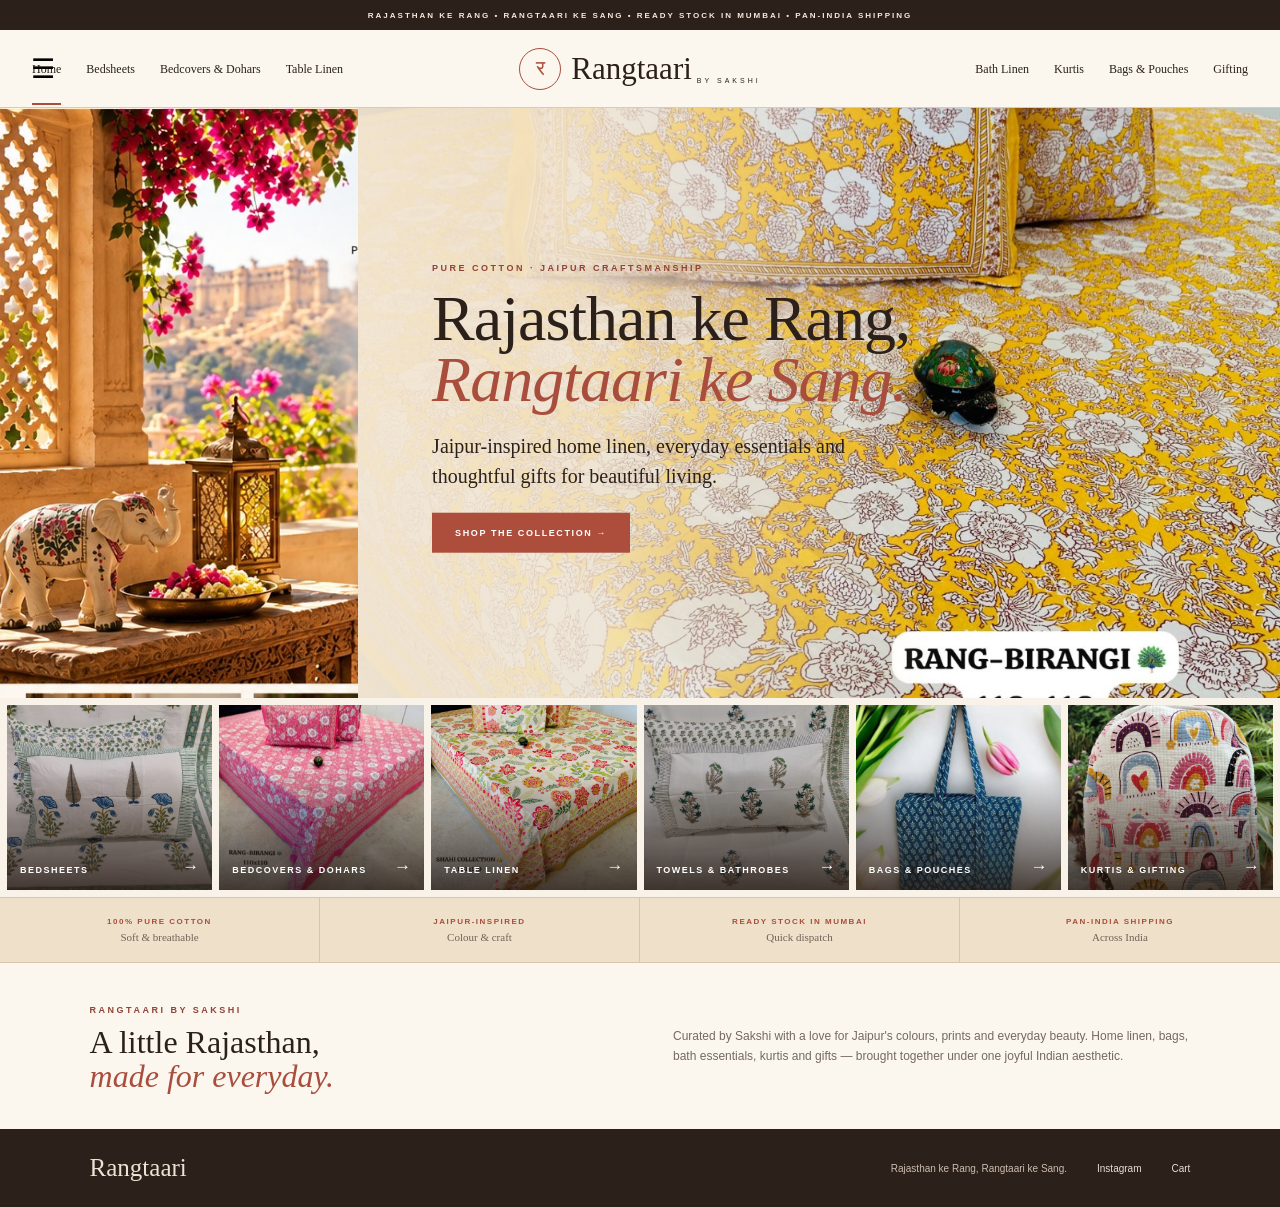
==== commit 6fda9531: "Add files via upload" ====
--- a/index.html
+++ b/index.html
@@ -4,88 +4,65 @@
 <meta charset="utf-8">
 <meta name="viewport" content="width=device-width,initial-scale=1">
 <title>Rangtaari by Sakshi | Jaipur-Inspired Home & Lifestyle</title>
-<meta name="description" content="Rangtaari by Sakshi — Jaipur-inspired cotton home linen, bags, bath essentials, kurtis and gifting, curated in Mumbai.">
+<meta name="description" content="Rangtaari by Sakshi — Jaipur-inspired cotton home linen, bags, bath essentials, kurtis and gifting. Ready stock in Mumbai with pan-India shipping.">
 <link rel="stylesheet" href="styles.css">
 </head>
 <body>
 <div class="topbar">RAJASTHAN KE RANG • RANGTAARI KE SANG • READY STOCK IN MUMBAI • PAN-INDIA SHIPPING</div>
+
 <header class="header">
 <button class="hamburger" onclick="openMenu()" aria-label="Open menu">☰</button>
+<nav class="desktop-nav">
+<a class="active" href="index.html">Home</a><a href="bedsheets.html">Bedsheets</a><a href="dohars.html">Bedcovers & Dohars</a><a href="table-linen.html">Table Linen</a>
+</nav>
 <a class="logo" href="index.html"><span>र</span><b>Rangtaari</b><small>BY SAKSHI</small></a>
-<a class="cart-link" href="cart.html">CART <span id="cartCount">0</span></a>
+<nav class="desktop-nav right"><a href="bath.html">Bath Linen</a><a href="kurtis.html">Kurtis</a><a href="bags.html">Bags & Pouches</a><a href="gifting.html">Gifting</a></nav>
+<a class="cart" href="cart.html">CART <span id="cartCount">0</span></a>
 </header>
 
 <div id="drawer" class="drawer">
 <button class="close" onclick="closeMenu()">×</button>
 <div class="drawer-logo">Rangtaari <small>BY SAKSHI</small></div>
-<a href="index.html">Home</a>
-<a href="story.html">Our Story</a>
-<a href="bedsheets.html">Bedsheets</a>
-<a href="dohars.html">Bedcovers & Dohars</a>
-<a href="table-linen.html">Table & Cushion Linen</a>
-<a href="bath.html">Towels & Bathrobes</a>
-<a href="kurtis.html">Kurtis</a>
-<a href="bags.html">Jaipur Bags & Pouches</a>
-<a href="gifting.html">Gifting</a>
-<a href="cart.html">My Cart</a>
-</div>
-<div id="overlay" class="overlay" onclick="closeMenu()"></div>
+<a href="index.html">Home</a><a href="bedsheets.html">Bedsheets</a><a href="dohars.html">Bedcovers & Dohars</a><a href="table-linen.html">Table & Cushion Linen</a><a href="bath.html">Towels & Bathrobes</a><a href="kurtis.html">Kurtis</a><a href="bags.html">Jaipur Bags & Pouches</a><a href="gifting.html">Gifting</a><a href="cart.html">My Cart</a>
+</div><div id="overlay" class="overlay" onclick="closeMenu()"></div>
 
 <main>
 <section class="hero">
-<div class="hero-photo">
-<img src="images/bedsheet-yellow-floral.jpg" alt="Yellow Jaipur floral cotton bedsheet by Rangtaari">
-<div class="photo-label">JAIPUR · COTTON · RANGTAARI</div>
+<div class="decor-panel"><img src="rajasthan-decor.jpg" alt="Rajasthan-inspired haveli decor with arches, flowers and traditional details"></div>
+<div class="hero-product">
+<img src="images/bedsheet-yellow-floral.jpg" alt="Yellow Jaipur floral cotton bedsheet from Rangtaari">
+<div class="hero-copy">
+<p class="eyebrow">PURE COTTON · JAIPUR CRAFTSMANSHIP</p>
+<h1>Rajasthan ke Rang,<br><em>Rangtaari ke Sang.</em></h1>
+<p>Jaipur-inspired home linen, everyday essentials and thoughtful gifts for beautiful living.</p>
+<a class="shop-btn" href="bedsheets.html">SHOP THE COLLECTION →</a>
 </div>
-<div class="hero-copy">
-<p class="eyebrow">RANGTAARI BY SAKSHI</p>
-<h1>Rajasthan,<br><em>in colour.</em></h1>
-<p>A little Jaipur for everyday living.</p>
-<a class="btn" href="bedsheets.html">SHOP THE COLLECTION</a>
-<a class="story-link" href="story.html">Meet Rangtaari →</a>
 </div>
 </section>
 
-<section class="brand-strip">
-<div><b>JAIPUR</b><span>Inspired by its colours & crafts</span></div>
-<div><b>PURE COTTON</b><span>Comfort made for everyday</span></div>
-<div><b>MUMBAI</b><span>Ready stock & pan-India shipping</span></div>
+<section class="category-rail">
+<a href="bedsheets.html"><img src="images/bedsheet-blue-floral.jpg" alt=""><span>BEDSHEETS</span><b>→</b></a>
+<a href="dohars.html"><img src="images/bedsheet-pink-rang-birangi.jpg" alt=""><span>BEDCOVERS & DOHARS</span><b>→</b></a>
+<a href="table-linen.html"><img src="images/bedsheet-shahi.jpg" alt=""><span>TABLE LINEN</span><b>→</b></a>
+<a href="bath.html"><img src="images/bedsheet-green-botanical.jpg" alt=""><span>TOWELS & BATHROBES</span><b>→</b></a>
+<a href="bags.html"><img src="images/tote-blue-botanical.jpg" alt=""><span>BAGS & POUCHES</span><b>→</b></a>
+<a href="gifting.html"><img src="images/kids-backpack-rainbow.jpg" alt=""><span>KURTIS & GIFTING</span><b>→</b></a>
 </section>
 
-<section class="featured">
-<div class="section-top">
-<div><p class="eyebrow">THE RANGTAARI EDIT</p><h2>Made to bring colour home.</h2></div>
-<a class="text-link" href="bedsheets.html">VIEW ALL →</a>
-</div>
-<div class="feature-grid">
-<a href="bedsheets.html"><img src="images/bedsheet-pink-rang-birangi.jpg" alt="Pink Jaipur cotton bedsheet"><span>HOME</span><h3>Bedsheets</h3></a>
-<a href="dohars.html"><img src="images/bedsheet-shahi.jpg" alt="Jaipur bedcover"><span>HOME</span><h3>Bedcovers & Dohars</h3></a>
-<a href="bags.html"><img src="images/tote-blue-botanical.jpg" alt="Jaipur tote bag"><span>EVERYDAY</span><h3>Bags & Pouches</h3></a>
-</div>
+<section class="trust-strip">
+<div><strong>100% PURE COTTON</strong><small>Soft & breathable</small></div>
+<div><strong>JAIPUR-INSPIRED</strong><small>Colour & craft</small></div>
+<div><strong>READY STOCK IN MUMBAI</strong><small>Quick dispatch</small></div>
+<div><strong>PAN-INDIA SHIPPING</strong><small>Across India</small></div>
 </section>
 
-<section class="signature">
-<div class="signature-copy">
-<p class="eyebrow">FROM SAKSHI</p>
-<h2>Colour should be<br><em>lived with.</em></h2>
-<p>Rangtaari is my little collection of Jaipur-inspired pieces for homes, wardrobes, travel and gifting.</p>
-<a class="story-link" href="story.html">Read our story →</a>
-</div>
-<div class="signature-image"><img src="images/bedsheet-green-botanical.jpg" alt="Rangtaari botanical cotton textile"></div>
-</section>
-
-<section class="closing">
-<p class="eyebrow">RANGTAARI BY SAKSHI</p>
-<h2>Rajasthan ke Rang,<br><em>Rangtaari ke Sang.</em></h2>
-<a class="btn" href="bedsheets.html">EXPLORE RANGTAARI</a>
+<section class="mini-story">
+<div><span class="eyebrow">RANGTAARI BY SAKSHI</span><h2>A little Rajasthan,<br><em>made for everyday.</em></h2></div>
+<p>Curated by Sakshi with a love for Jaipur's colours, prints and everyday beauty. Home linen, bags, bath essentials, kurtis and gifts — brought together under one joyful Indian aesthetic.</p>
 </section>
 </main>
 
-<footer>
-<div><strong>Rangtaari</strong><p>Jaipur-inspired. Curated by Sakshi.</p></div>
-<div><a href="story.html">Our Story</a><a href="bedsheets.html">Shop</a><a href="cart.html">Cart</a></div>
-<div><a href="https://www.instagram.com/rangtaaribysakshi/" target="_blank">Instagram</a><p>Ready stock in Mumbai<br>Pan-India shipping</p></div>
-</footer>
+<footer><strong>Rangtaari</strong><span>Rajasthan ke Rang, Rangtaari ke Sang.</span><a href="https://www.instagram.com/rangtaaribysakshi/" target="_blank">Instagram</a><a href="cart.html">Cart</a></footer>
 <script src="script.js"></script>
 </body>
 </html>
--- a/styles.css
+++ b/styles.css
@@ -1 +1 @@
-*{box-sizing:border-box}html{scroll-behavior:smooth}body{margin:0;background:#f8f3eb;color:#2c211b;font-family:Arial,sans-serif}.topbar{background:#2c211b;color:#f4eadc;text-align:center;padding:7px 10px;font-size:8px;letter-spacing:1.8px;font-weight:700}.header{height:66px;background:#fcf8f1;display:flex;align-items:center;justify-content:space-between;padding:0 5%;border-bottom:1px solid #dfd0bd;position:sticky;top:0;z-index:20}.hamburger{border:0;background:none;font-size:25px;cursor:pointer}.logo{display:flex;align-items:center;gap:8px}.logo span{width:34px;height:34px;border:1px solid #a54d3e;border-radius:50%;display:grid;place-items:center;color:#a54d3e;font:18px Georgia}.logo b{font:23px Georgia}.logo small{font-size:7px;letter-spacing:2px;margin:20px 0 0 -3px}.cart-link{font-size:9px;font-weight:800;letter-spacing:1px}.drawer{position:fixed;z-index:100;top:0;left:0;width:min(350px,88vw);height:100vh;background:#fcf8f1;padding:70px 26px 25px;transform:translateX(-105%);transition:.3s;overflow:auto;box-shadow:8px 0 30px #0002}.drawer.open{transform:translateX(0)}.drawer a{display:block;padding:12px 0;border-bottom:1px solid #dfd0bd;font-size:12px;font-weight:700}.close{position:absolute;right:16px;top:12px;border:0;background:none;font-size:28px}.drawer-logo{font:700 26px Georgia;margin-bottom:18px}.drawer-logo small{display:block;font:8px Arial;letter-spacing:2px}.overlay{display:none;position:fixed;inset:0;background:#0008;z-index:90}.overlay.open{display:block}.hero{display:grid;grid-template-columns:1.2fr .8fr;min-height:590px;background:#eee0cd}.hero-photo{position:relative;min-height:590px}.hero-photo img{width:100%;height:100%;object-fit:cover;display:block}.photo-label{position:absolute;left:20px;bottom:18px;background:#f8f3ebe8;padding:8px 10px;font-size:7px;letter-spacing:1.5px;font-weight:800}.hero-copy{align-self:center;padding:40px 9% 40px 6%}.eyebrow{font-size:8px;letter-spacing:2.4px;color:#a54d3e;font-weight:800;margin:0}.hero h1{font:normal clamp(48px,6vw,78px)/.94 Georgia;margin:15px 0 20px;letter-spacing:-1.5px}.hero h1 em,.signature h2 em,.closing h2 em,.story-page-copy h1 em{font-style:italic;color:#a54d3e}.hero-copy>p:not(.eyebrow){font:21px/1.45 Georgia;max-width:360px}.btn{display:inline-block;background:#2c211b;color:#fff;padding:14px 18px;font-size:8px;letter-spacing:1.5px;font-weight:800;margin-top:12px}.story-link{display:block;margin-top:18px;font-size:9px;font-weight:800;letter-spacing:1.4px;border-bottom:1px solid #2c211b;width:max-content;padding-bottom:5px}.brand-strip{display:grid;grid-template-columns:repeat(3,1fr);background:#2c211b;color:#f4eadc}.brand-strip div{padding:22px 7%;border-right:1px solid #ffffff22}.brand-strip div:last-child{border:0}.brand-strip b{display:block;font-size:8px;letter-spacing:1.7px;color:#d8b35d}.brand-strip span{display:block;font:12px Georgia;margin-top:6px;color:#e5d8c9}.featured{padding:65px 6%}.section-top{display:flex;justify-content:space-between;align-items:end;margin-bottom:24px}.section-top h2{font:normal 39px Georgia;margin:8px 0 0}.text-link{font-size:8px;font-weight:800;letter-spacing:1.4px}.feature-grid{display:grid;grid-template-columns:1.35fr 1fr 1fr;gap:10px}.feature-grid a{position:relative;min-height:310px;overflow:hidden;background:#ddd}.feature-grid img{width:100%;height:100%;object-fit:cover;display:block}.feature-grid a:after{content:"";position:absolute;inset:0;background:linear-gradient(0deg,#000a,transparent 60%)}.feature-grid span,.feature-grid h3{position:absolute;z-index:2;left:16px;color:white}.feature-grid span{bottom:45px;font-size:7px;letter-spacing:1.5px}.feature-grid h3{bottom:12px;margin:0;font:normal 22px Georgia}.signature{display:grid;grid-template-columns:1fr 1fr;min-height:390px;background:#e8dac5}.signature-copy{padding:65px 10%;align-self:center}.signature h2{font:normal 44px/1.02 Georgia;margin:13px 0 20px}.signature-copy>p:not(.eyebrow){font-size:13px;line-height:1.75;color:#74675d;max-width:420px}.signature-image img{width:100%;height:100%;object-fit:cover}.closing{text-align:center;padding:70px 6%;background:#f0dfc4}.closing h2{font:normal 48px/1.05 Georgia;margin:14px 0 24px}.closing .btn{margin-top:0}footer{background:#2c211b;color:#f4eadc;padding:38px 6%;display:grid;grid-template-columns:2fr 1fr 1fr;gap:30px;font-size:11px}footer strong{font:29px Georgia}footer a,footer p{display:block;color:#ddcfc0;margin:8px 0;line-height:1.5}.story-page{display:grid;grid-template-columns:1fr 1fr;min-height:calc(100vh - 66px)}.story-page-photo img{width:100%;height:100%;min-height:650px;object-fit:cover}.story-page-copy{align-self:center;padding:8%}.story-page-copy h1{font:normal 56px/1.02 Georgia;margin:15px 0 25px}.story-page-copy>p:not(.eyebrow):not(.signature-name){font-size:14px;line-height:1.9;color:#74675d;max-width:480px}.signature-name{font:italic 24px Georgia;color:#a54d3e;margin-top:28px}.signature-name small{display:block;font:8px Arial;letter-spacing:1.4px;color:#74675d;margin-top:4px}@media(max-width:700px){.topbar{font-size:6px;letter-spacing:1px}.header{height:60px}.logo b{font-size:21px}.logo small{display:none}.hero{display:flex;flex-direction:column;min-height:0}.hero-photo{min-height:340px;order:1}.hero-copy{order:2;padding:34px 7% 42px}.hero h1{font-size:50px;margin:12px 0 15px}.hero-copy>p:not(.eyebrow){font-size:18px;margin:0 0 8px}.brand-strip{grid-template-columns:repeat(3,1fr)}.brand-strip div{padding:15px 9px}.brand-strip b{font-size:6px;letter-spacing:1px}.brand-strip span{font-size:9px;line-height:1.2}.featured{padding:48px 5%}.section-top{display:block}.section-top h2{font-size:32px;margin-bottom:16px}.feature-grid{grid-template-columns:1fr 1fr;gap:7px}.feature-grid a:first-child{grid-column:span 2;min-height:250px}.feature-grid a:not(:first-child){min-height:190px}.feature-grid h3{font-size:18px}.signature{grid-template-columns:1fr;min-height:0}.signature-copy{padding:48px 7%}.signature h2{font-size:38px}.signature-image{height:300px}.closing{padding:55px 6%}.closing h2{font-size:39px}footer{grid-template-columns:1fr 1fr;gap:20px;padding:32px 6%}.footer-brand{grid-column:span 2}.story-page{display:flex;flex-direction:column}.story-page-photo img{height:390px;min-height:0}.story-page-copy{padding:45px 7% 60px}.story-page-copy h1{font-size:43px}}+*{box-sizing:border-box}html,body{margin:0;background:#f8f2e8;color:#2b201a;font-family:Arial,sans-serif}a{text-decoration:none;color:inherit}.topbar{height:30px;background:#2b201a;color:#f6eadc;display:flex;align-items:center;justify-content:center;font-size:8px;letter-spacing:2px;font-weight:700}.header{height:78px;background:#fbf7ef;border-bottom:1px solid #dccab5;display:grid;grid-template-columns:1fr auto 1fr;align-items:center;padding:0 2.5%;gap:18px;position:relative;z-index:20}.desktop-nav{display:flex;gap:25px;align-items:center;font:12px Georgia}.desktop-nav.right{justify-content:flex-end}.desktop-nav a{padding:29px 0 26px;border-bottom:2px solid transparent}.desktop-nav a.active{border-color:#a94d3d}.logo{display:flex;align-items:center;gap:10px;justify-self:center}.logo span{width:42px;height:42px;border:1px solid #a94d3d;border-radius:50%;display:grid;place-items:center;color:#a94d3d;font:21px Georgia}.logo b{font:31px Georgia}.logo small{font:7px Arial;letter-spacing:3px;margin:24px 0 0 -5px}.cart{font-size:9px;font-weight:800;letter-spacing:1.4px;display:none}.hamburger{position:absolute;left:25px;border:0;background:none;font-size:0;z-index:25}.hamburger:after{content:'☰';font-size:27px}.hero{height:590px;display:grid;grid-template-columns:28% 72%;gap:0;background:#e9dcc9}.decor-panel{overflow:hidden;position:relative}.decor-panel img{width:100%;height:100%;object-fit:cover;object-position:left center}.hero-product{position:relative;overflow:hidden}.hero-product>img{width:100%;height:100%;object-fit:cover;object-position:center}.hero-product:after{content:"";position:absolute;inset:0;background:linear-gradient(90deg,#f4e7d4f2 0%,#f4e7d4d8 25%,transparent 62%)}.hero-copy{position:absolute;z-index:2;left:8%;top:50%;transform:translateY(-50%);max-width:590px}.eyebrow{font-size:9px;letter-spacing:2.5px;font-weight:800;color:#8f4437}.hero-copy h1{font:normal clamp(45px,5vw,72px)/.95 Georgia;margin:16px 0 20px;letter-spacing:-1px}.hero-copy h1 em{color:#a94d3d;font-style:italic}.hero-copy>p:not(.eyebrow){font:20px/1.5 Georgia;max-width:470px;margin-bottom:22px}.shop-btn{display:inline-block;background:#ad4d3c;color:white;padding:15px 23px;font-size:9px;letter-spacing:1.6px;font-weight:800}.category-rail{display:grid;grid-template-columns:repeat(6,1fr);gap:7px;padding:7px;background:#f8f2e8}.category-rail a{height:185px;position:relative;overflow:hidden;background:#ddd}.category-rail img{width:100%;height:100%;object-fit:cover;transition:.35s}.category-rail a:after{content:"";position:absolute;inset:0;background:linear-gradient(0deg,#21150dcc,transparent 65%)}.category-rail a:hover img{transform:scale(1.04)}.category-rail span{position:absolute;z-index:2;bottom:15px;left:13px;right:30px;color:white;font-size:9px;letter-spacing:1.5px;font-weight:800}.category-rail b{position:absolute;z-index:2;bottom:13px;right:13px;color:white;font-size:17px}.trust-strip{display:grid;grid-template-columns:repeat(4,1fr);background:#efe0ca;border-top:1px solid #dbc5aa;border-bottom:1px solid #dbc5aa}.trust-strip div{text-align:center;padding:19px 10px;border-right:1px solid #d9c5ab}.trust-strip div:last-child{border:0}.trust-strip strong{display:block;font-size:8px;letter-spacing:1.5px;color:#a94d3d}.trust-strip small{display:block;font:11px Georgia;margin-top:5px;color:#6f6259}.mini-story{display:grid;grid-template-columns:1fr 1fr;gap:6%;padding:36px 7%;align-items:center;background:#fbf7ef}.mini-story h2{font:normal 32px/1.05 Georgia;margin:9px 0 0}.mini-story h2 em{color:#a94d3d}.mini-story p{font-size:12px;line-height:1.7;color:#756960;max-width:550px}footer{background:#2b201a;color:#eee2d4;padding:25px 7%;display:flex;gap:30px;align-items:center;font-size:10px}footer strong{font:25px Georgia;margin-right:auto}footer span{color:#cdbdaf}footer a{color:#eadfd4}.drawer,.overlay{display:none}@media(max-width:900px){.header{height:62px;grid-template-columns:1fr auto 1fr;padding:0 12px}.desktop-nav{display:none}.logo b{font-size:23px}.logo span{width:34px;height:34px;font-size:18px}.logo small{display:none}.hamburger{position:static;font-size:0}.cart{display:block;justify-self:end}.hero{height:500px;grid-template-columns:34% 66%}.hero-copy{left:7%;max-width:390px}.hero-copy h1{font-size:43px}.hero-copy>p:not(.eyebrow){font-size:16px}.decor-panel img{object-position:left}.category-rail{grid-template-columns:repeat(3,1fr)}.category-rail a{height:160px}.trust-strip{grid-template-columns:repeat(2,1fr)}.trust-strip div{padding:15px 8px}.mini-story{grid-template-columns:1fr;gap:10px;padding:30px 7%}}@media(max-width:600px){.topbar{height:24px;font-size:5.5px;letter-spacing:1px;white-space:nowrap}.header{height:58px}.hero{height:420px;grid-template-columns:23% 77%}.decor-panel img{object-position:left center}.hero-product:after{background:linear-gradient(90deg,#f4e7d4f4 0%,#f4e7d4dd 32%,transparent 75%)}.hero-copy{left:7%;top:51%;max-width:275px}.eyebrow{font-size:6px;letter-spacing:1.5px}.hero-copy h1{font-size:35px;line-height:.98;margin:10px 0 12px}.hero-copy>p:not(.eyebrow){font-size:13px;line-height:1.35;margin:0 0 14px}.shop-btn{padding:11px 13px;font-size:7px}.category-rail{grid-template-columns:repeat(2,1fr);gap:5px;padding:5px}.category-rail a{height:125px}.category-rail span{font-size:7px;bottom:10px;left:9px}.category-rail b{bottom:8px;right:9px;font-size:14px}.trust-strip{grid-template-columns:repeat(2,1fr)}.trust-strip strong{font-size:6.5px;letter-spacing:1px}.trust-strip small{font-size:9px}.mini-story{padding:25px 6%}.mini-story h2{font-size:28px}.mini-story p{font-size:11px;margin:0}footer{padding:20px 6%;gap:12px;flex-wrap:wrap}footer strong{width:100%;margin:0}footer span{font-size:9px}}
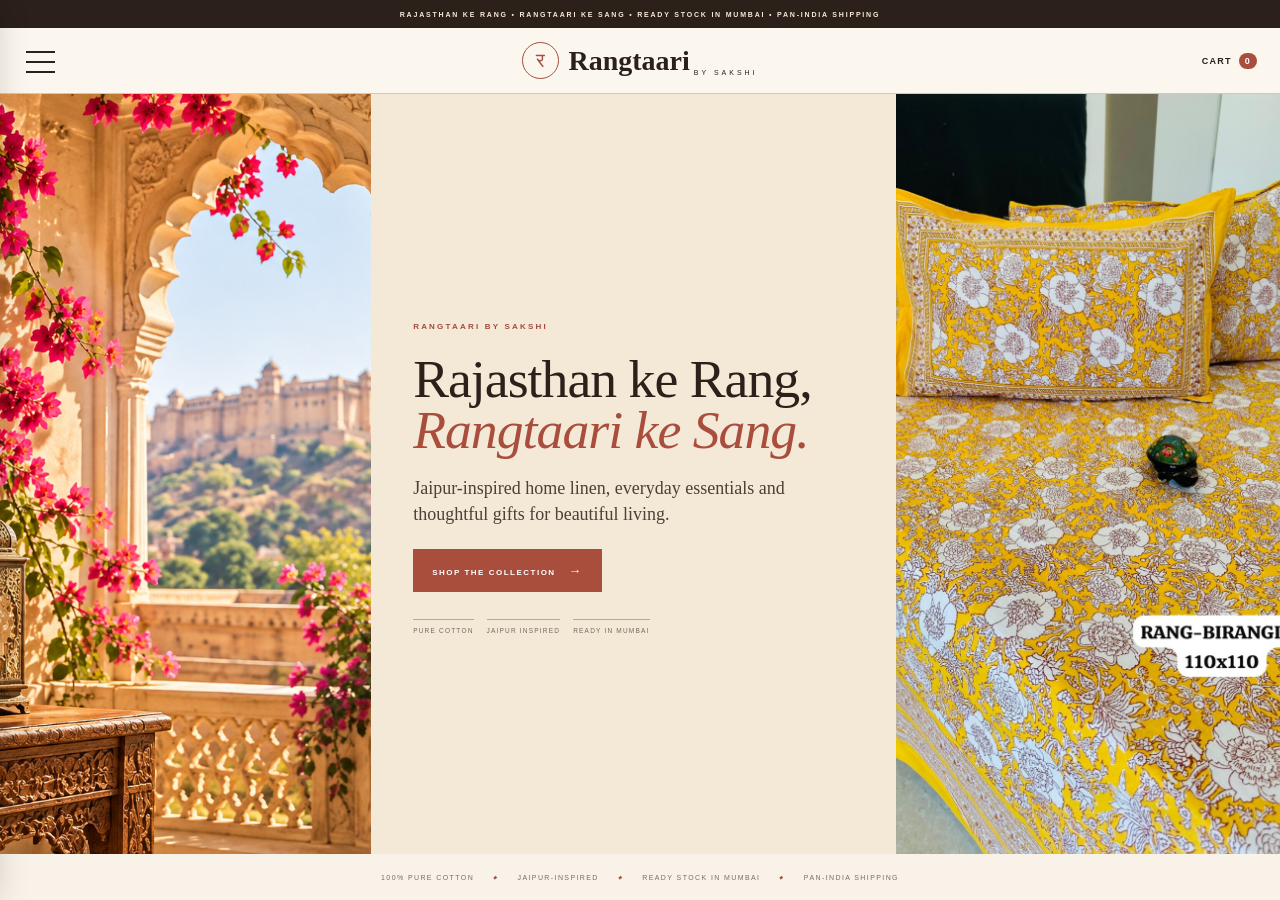
==== commit 2ab32ac6: "Add files via upload" ====
--- a/index.html
+++ b/index.html
@@ -3,66 +3,67 @@
 <head>
 <meta charset="utf-8">
 <meta name="viewport" content="width=device-width,initial-scale=1">
-<title>Rangtaari by Sakshi | Jaipur-Inspired Home & Lifestyle</title>
-<meta name="description" content="Rangtaari by Sakshi — Jaipur-inspired cotton home linen, bags, bath essentials, kurtis and gifting. Ready stock in Mumbai with pan-India shipping.">
+<title>Rangtaari by Sakshi | Rajasthan ke Rang</title>
+<meta name="description" content="Rangtaari by Sakshi — Jaipur-inspired cotton home linen, bags, bath essentials, kurtis and gifting. Ready stock in Mumbai.">
 <link rel="stylesheet" href="styles.css">
 </head>
 <body>
 <div class="topbar">RAJASTHAN KE RANG • RANGTAARI KE SANG • READY STOCK IN MUMBAI • PAN-INDIA SHIPPING</div>
 
 <header class="header">
-<button class="hamburger" onclick="openMenu()" aria-label="Open menu">☰</button>
-<nav class="desktop-nav">
-<a class="active" href="index.html">Home</a><a href="bedsheets.html">Bedsheets</a><a href="dohars.html">Bedcovers & Dohars</a><a href="table-linen.html">Table Linen</a>
-</nav>
-<a class="logo" href="index.html"><span>र</span><b>Rangtaari</b><small>BY SAKSHI</small></a>
-<nav class="desktop-nav right"><a href="bath.html">Bath Linen</a><a href="kurtis.html">Kurtis</a><a href="bags.html">Bags & Pouches</a><a href="gifting.html">Gifting</a></nav>
-<a class="cart" href="cart.html">CART <span id="cartCount">0</span></a>
+<button class="hamburger" onclick="openMenu()" aria-label="Open menu"><span></span><span></span><span></span></button>
+<a class="logo" href="index.html"><i>र</i><strong>Rangtaari</strong><small>BY SAKSHI</small></a>
+<a class="cart" href="cart.html">CART <b id="cartCount">0</b></a>
 </header>
 
 <div id="drawer" class="drawer">
 <button class="close" onclick="closeMenu()">×</button>
 <div class="drawer-logo">Rangtaari <small>BY SAKSHI</small></div>
-<a href="index.html">Home</a><a href="bedsheets.html">Bedsheets</a><a href="dohars.html">Bedcovers & Dohars</a><a href="table-linen.html">Table & Cushion Linen</a><a href="bath.html">Towels & Bathrobes</a><a href="kurtis.html">Kurtis</a><a href="bags.html">Jaipur Bags & Pouches</a><a href="gifting.html">Gifting</a><a href="cart.html">My Cart</a>
-</div><div id="overlay" class="overlay" onclick="closeMenu()"></div>
+<a href="index.html">Home</a>
+<div class="menu-label">SHOP</div>
+<a href="bedsheets.html">Bedsheets</a>
+<a href="dohars.html">Bedcovers & Dohars</a>
+<a href="table-linen.html">Table & Cushion Linen</a>
+<a href="bath.html">Towels & Bathrobes</a>
+<a href="kurtis.html">Kurtis</a>
+<a href="bags.html">Jaipur Bags & Pouches</a>
+<a href="gifting.html">Gifting</a>
+<div class="menu-label">QUICK</div>
+<a href="cart.html">My Cart</a>
+<a href="https://www.instagram.com/rangtaaribysakshi/" target="_blank">Instagram</a>
+</div>
+<div id="overlay" class="overlay" onclick="closeMenu()"></div>
 
-<main>
+<main class="home">
 <section class="hero">
-<div class="decor-panel"><img src="rajasthan-decor.jpg" alt="Rajasthan-inspired haveli decor with arches, flowers and traditional details"></div>
-<div class="hero-product">
-<img src="images/bedsheet-yellow-floral.jpg" alt="Yellow Jaipur floral cotton bedsheet from Rangtaari">
-<div class="hero-copy">
-<p class="eyebrow">PURE COTTON · JAIPUR CRAFTSMANSHIP</p>
+<div class="decor"><img src="rajasthan-decor.png" alt="Rajasthan haveli arches, flowers, lantern and elephant decor"></div>
+
+<div class="copy">
+<p class="eyebrow">RANGTAARI BY SAKSHI</p>
 <h1>Rajasthan ke Rang,<br><em>Rangtaari ke Sang.</em></h1>
-<p>Jaipur-inspired home linen, everyday essentials and thoughtful gifts for beautiful living.</p>
-<a class="shop-btn" href="bedsheets.html">SHOP THE COLLECTION →</a>
+<p class="intro">Jaipur-inspired home linen, everyday essentials and thoughtful gifts for beautiful living.</p>
+<a class="cta" href="bedsheets.html">SHOP THE COLLECTION <span>→</span></a>
+<div class="mini-points"><span>PURE COTTON</span><span>JAIPUR INSPIRED</span><span>READY IN MUMBAI</span></div>
 </div>
-</div>
+
+<div class="product"><img src="images/bedsheet-yellow-floral.jpg" alt="Rangtaari Jaipur floral cotton bedsheet"></div>
 </section>
 
-<section class="category-rail">
-<a href="bedsheets.html"><img src="images/bedsheet-blue-floral.jpg" alt=""><span>BEDSHEETS</span><b>→</b></a>
-<a href="dohars.html"><img src="images/bedsheet-pink-rang-birangi.jpg" alt=""><span>BEDCOVERS & DOHARS</span><b>→</b></a>
-<a href="table-linen.html"><img src="images/bedsheet-shahi.jpg" alt=""><span>TABLE LINEN</span><b>→</b></a>
-<a href="bath.html"><img src="images/bedsheet-green-botanical.jpg" alt=""><span>TOWELS & BATHROBES</span><b>→</b></a>
-<a href="bags.html"><img src="images/tote-blue-botanical.jpg" alt=""><span>BAGS & POUCHES</span><b>→</b></a>
-<a href="gifting.html"><img src="images/kids-backpack-rainbow.jpg" alt=""><span>KURTIS & GIFTING</span><b>→</b></a>
+<section class="mobile-shop">
+<a href="bedsheets.html">BEDSHEETS</a>
+<a href="dohars.html">DOHARS</a>
+<a href="table-linen.html">TABLE LINEN</a>
+<a href="bath.html">BATH</a>
+<a href="bags.html">BAGS</a>
+<a href="gifting.html">GIFTING</a>
 </section>
 
-<section class="trust-strip">
-<div><strong>100% PURE COTTON</strong><small>Soft & breathable</small></div>
-<div><strong>JAIPUR-INSPIRED</strong><small>Colour & craft</small></div>
-<div><strong>READY STOCK IN MUMBAI</strong><small>Quick dispatch</small></div>
-<div><strong>PAN-INDIA SHIPPING</strong><small>Across India</small></div>
-</section>
-
-<section class="mini-story">
-<div><span class="eyebrow">RANGTAARI BY SAKSHI</span><h2>A little Rajasthan,<br><em>made for everyday.</em></h2></div>
-<p>Curated by Sakshi with a love for Jaipur's colours, prints and everyday beauty. Home linen, bags, bath essentials, kurtis and gifts — brought together under one joyful Indian aesthetic.</p>
+<section class="brand-line">
+<span>100% PURE COTTON</span><i>◆</i><span>JAIPUR-INSPIRED</span><i>◆</i><span>READY STOCK IN MUMBAI</span><i>◆</i><span>PAN-INDIA SHIPPING</span>
 </section>
 </main>
 
-<footer><strong>Rangtaari</strong><span>Rajasthan ke Rang, Rangtaari ke Sang.</span><a href="https://www.instagram.com/rangtaaribysakshi/" target="_blank">Instagram</a><a href="cart.html">Cart</a></footer>
+<footer><span>Rangtaari by Sakshi</span><span>Rajasthan ke Rang, Rangtaari ke Sang.</span><a href="https://www.instagram.com/rangtaaribysakshi/" target="_blank">Instagram</a><a href="cart.html">Cart</a></footer>
 <script src="script.js"></script>
 </body>
 </html>
--- a/styles.css
+++ b/styles.css
@@ -1 +1,9 @@
-*{box-sizing:border-box}html,body{margin:0;background:#f8f2e8;color:#2b201a;font-family:Arial,sans-serif}a{text-decoration:none;color:inherit}.topbar{height:30px;background:#2b201a;color:#f6eadc;display:flex;align-items:center;justify-content:center;font-size:8px;letter-spacing:2px;font-weight:700}.header{height:78px;background:#fbf7ef;border-bottom:1px solid #dccab5;display:grid;grid-template-columns:1fr auto 1fr;align-items:center;padding:0 2.5%;gap:18px;position:relative;z-index:20}.desktop-nav{display:flex;gap:25px;align-items:center;font:12px Georgia}.desktop-nav.right{justify-content:flex-end}.desktop-nav a{padding:29px 0 26px;border-bottom:2px solid transparent}.desktop-nav a.active{border-color:#a94d3d}.logo{display:flex;align-items:center;gap:10px;justify-self:center}.logo span{width:42px;height:42px;border:1px solid #a94d3d;border-radius:50%;display:grid;place-items:center;color:#a94d3d;font:21px Georgia}.logo b{font:31px Georgia}.logo small{font:7px Arial;letter-spacing:3px;margin:24px 0 0 -5px}.cart{font-size:9px;font-weight:800;letter-spacing:1.4px;display:none}.hamburger{position:absolute;left:25px;border:0;background:none;font-size:0;z-index:25}.hamburger:after{content:'☰';font-size:27px}.hero{height:590px;display:grid;grid-template-columns:28% 72%;gap:0;background:#e9dcc9}.decor-panel{overflow:hidden;position:relative}.decor-panel img{width:100%;height:100%;object-fit:cover;object-position:left center}.hero-product{position:relative;overflow:hidden}.hero-product>img{width:100%;height:100%;object-fit:cover;object-position:center}.hero-product:after{content:"";position:absolute;inset:0;background:linear-gradient(90deg,#f4e7d4f2 0%,#f4e7d4d8 25%,transparent 62%)}.hero-copy{position:absolute;z-index:2;left:8%;top:50%;transform:translateY(-50%);max-width:590px}.eyebrow{font-size:9px;letter-spacing:2.5px;font-weight:800;color:#8f4437}.hero-copy h1{font:normal clamp(45px,5vw,72px)/.95 Georgia;margin:16px 0 20px;letter-spacing:-1px}.hero-copy h1 em{color:#a94d3d;font-style:italic}.hero-copy>p:not(.eyebrow){font:20px/1.5 Georgia;max-width:470px;margin-bottom:22px}.shop-btn{display:inline-block;background:#ad4d3c;color:white;padding:15px 23px;font-size:9px;letter-spacing:1.6px;font-weight:800}.category-rail{display:grid;grid-template-columns:repeat(6,1fr);gap:7px;padding:7px;background:#f8f2e8}.category-rail a{height:185px;position:relative;overflow:hidden;background:#ddd}.category-rail img{width:100%;height:100%;object-fit:cover;transition:.35s}.category-rail a:after{content:"";position:absolute;inset:0;background:linear-gradient(0deg,#21150dcc,transparent 65%)}.category-rail a:hover img{transform:scale(1.04)}.category-rail span{position:absolute;z-index:2;bottom:15px;left:13px;right:30px;color:white;font-size:9px;letter-spacing:1.5px;font-weight:800}.category-rail b{position:absolute;z-index:2;bottom:13px;right:13px;color:white;font-size:17px}.trust-strip{display:grid;grid-template-columns:repeat(4,1fr);background:#efe0ca;border-top:1px solid #dbc5aa;border-bottom:1px solid #dbc5aa}.trust-strip div{text-align:center;padding:19px 10px;border-right:1px solid #d9c5ab}.trust-strip div:last-child{border:0}.trust-strip strong{display:block;font-size:8px;letter-spacing:1.5px;color:#a94d3d}.trust-strip small{display:block;font:11px Georgia;margin-top:5px;color:#6f6259}.mini-story{display:grid;grid-template-columns:1fr 1fr;gap:6%;padding:36px 7%;align-items:center;background:#fbf7ef}.mini-story h2{font:normal 32px/1.05 Georgia;margin:9px 0 0}.mini-story h2 em{color:#a94d3d}.mini-story p{font-size:12px;line-height:1.7;color:#756960;max-width:550px}footer{background:#2b201a;color:#eee2d4;padding:25px 7%;display:flex;gap:30px;align-items:center;font-size:10px}footer strong{font:25px Georgia;margin-right:auto}footer span{color:#cdbdaf}footer a{color:#eadfd4}.drawer,.overlay{display:none}@media(max-width:900px){.header{height:62px;grid-template-columns:1fr auto 1fr;padding:0 12px}.desktop-nav{display:none}.logo b{font-size:23px}.logo span{width:34px;height:34px;font-size:18px}.logo small{display:none}.hamburger{position:static;font-size:0}.cart{display:block;justify-self:end}.hero{height:500px;grid-template-columns:34% 66%}.hero-copy{left:7%;max-width:390px}.hero-copy h1{font-size:43px}.hero-copy>p:not(.eyebrow){font-size:16px}.decor-panel img{object-position:left}.category-rail{grid-template-columns:repeat(3,1fr)}.category-rail a{height:160px}.trust-strip{grid-template-columns:repeat(2,1fr)}.trust-strip div{padding:15px 8px}.mini-story{grid-template-columns:1fr;gap:10px;padding:30px 7%}}@media(max-width:600px){.topbar{height:24px;font-size:5.5px;letter-spacing:1px;white-space:nowrap}.header{height:58px}.hero{height:420px;grid-template-columns:23% 77%}.decor-panel img{object-position:left center}.hero-product:after{background:linear-gradient(90deg,#f4e7d4f4 0%,#f4e7d4dd 32%,transparent 75%)}.hero-copy{left:7%;top:51%;max-width:275px}.eyebrow{font-size:6px;letter-spacing:1.5px}.hero-copy h1{font-size:35px;line-height:.98;margin:10px 0 12px}.hero-copy>p:not(.eyebrow){font-size:13px;line-height:1.35;margin:0 0 14px}.shop-btn{padding:11px 13px;font-size:7px}.category-rail{grid-template-columns:repeat(2,1fr);gap:5px;padding:5px}.category-rail a{height:125px}.category-rail span{font-size:7px;bottom:10px;left:9px}.category-rail b{bottom:8px;right:9px;font-size:14px}.trust-strip{grid-template-columns:repeat(2,1fr)}.trust-strip strong{font-size:6.5px;letter-spacing:1px}.trust-strip small{font-size:9px}.mini-story{padding:25px 6%}.mini-story h2{font-size:28px}.mini-story p{font-size:11px;margin:0}footer{padding:20px 6%;gap:12px;flex-wrap:wrap}footer strong{width:100%;margin:0}footer span{font-size:9px}}+*{box-sizing:border-box}html,body{margin:0;width:100%;min-height:100%;background:#f8f2e8;color:#2b201a;font-family:Arial,sans-serif}body{overflow-x:hidden}a{text-decoration:none;color:inherit}.topbar{height:28px;background:#2b201a;color:#f7eadb;display:flex;align-items:center;justify-content:center;font-size:7px;letter-spacing:1.8px;font-weight:700}.header{height:66px;background:#fbf7ef;border-bottom:1px solid #d9c6ae;display:flex;align-items:center;justify-content:center;position:relative;z-index:20}.hamburger{position:absolute;left:22px;top:19px;width:38px;height:30px;border:0;background:none;padding:4px;cursor:pointer;display:flex;flex-direction:column;justify-content:space-between}.hamburger span{display:block;width:29px;height:2px;background:#2b201a}.logo{display:flex;align-items:center;gap:9px}.logo i{font:20px Georgia;color:#a94d3d;border:1px solid #a94d3d;border-radius:50%;width:37px;height:37px;display:grid;place-items:center;font-style:normal}.logo strong{font:28px Georgia;font-weight:600}.logo small{font:7px Arial;letter-spacing:3px;margin:23px 0 0 -5px}.cart{position:absolute;right:23px;font-size:9px;letter-spacing:1.3px;font-weight:800}.cart b{background:#a94d3d;color:#fff;border-radius:20px;padding:3px 6px;margin-left:3px}.drawer{position:fixed;z-index:100;top:0;left:0;width:min(330px,88vw);height:100vh;background:#fbf7ef;padding:72px 27px 25px;transform:translateX(-105%);transition:transform .28s ease;box-shadow:10px 0 35px #0003;overflow:auto}.drawer.open{transform:translateX(0)}.drawer a{display:block;padding:12px 0;border-bottom:1px solid #dfcdb7;font-size:12px;font-weight:700}.close{position:absolute;right:16px;top:12px;border:0;background:none;font-size:30px}.drawer-logo{font:700 27px Georgia;margin-bottom:20px}.drawer-logo small{display:block;font:8px Arial;letter-spacing:2px;margin-top:3px}.menu-label{font-size:7px;letter-spacing:2px;color:#a94d3d;font-weight:800;margin:20px 0 2px}.overlay{display:none;position:fixed;inset:0;background:#0008;z-index:90}.overlay.open{display:block}.home{height:calc(100vh - 94px);min-height:650px;max-height:920px;overflow:hidden}.hero{height:calc(100% - 46px);min-height:604px;display:grid;grid-template-columns:29% 41% 30%;background:#eee0cd}.decor,.product{overflow:hidden}.decor img,.product img{width:100%;height:100%;object-fit:cover;display:block}.decor img{object-position:center}.copy{background:#f4e8d7;display:flex;flex-direction:column;justify-content:center;padding:35px 8%;position:relative;z-index:2}.eyebrow{font-size:8px;letter-spacing:2.2px;color:#a24b3d;font-weight:800}.copy h1{font:normal clamp(43px,4.2vw,66px)/.95 Georgia;margin:15px 0 19px;letter-spacing:-1px}.copy h1 em{font-style:italic;color:#a94d3d}.intro{font:18px/1.45 Georgia;color:#4d4037;max-width:440px;margin:0 0 22px}.cta{align-self:flex-start;background:#a94d3d;color:white;padding:14px 19px;font-size:8px;letter-spacing:1.5px;font-weight:800}.cta span{font-size:13px;margin-left:9px}.mini-points{display:flex;gap:13px;margin-top:27px;flex-wrap:wrap}.mini-points span{font-size:6.5px;letter-spacing:1.2px;color:#76685e;border-top:1px solid #bda88f;padding-top:7px}.mobile-shop{display:none}.brand-line{height:46px;background:#f8f2e8;display:flex;align-items:center;justify-content:center;gap:19px;font-size:7px;letter-spacing:1.4px;color:#7b6c61}.brand-line i{font-size:5px;color:#a94d3d}footer{height:0;overflow:hidden;background:#2b201a;color:#eaded2;display:none}
+
+@media(max-width:850px){
+.topbar{height:24px;font-size:5.5px;letter-spacing:1px;white-space:nowrap}.header{height:58px}.hamburger{left:15px;top:16px}.hamburger span{width:25px}.logo strong{font-size:22px}.logo i{width:33px;height:33px;font-size:17px}.logo small{display:none}.cart{right:15px;font-size:8px}
+.home{height:calc(100svh - 82px);min-height:0;max-height:none}.hero{height:calc(100% - 39px);min-height:0;grid-template-columns:27% 73%;position:relative}.decor{grid-column:1;grid-row:1}.product{grid-column:2;grid-row:1}.copy{position:absolute;left:20%;top:0;width:50%;height:100%;background:#f4e8d7eF;padding:25px 5%;justify-content:center}.copy h1{font-size:39px}.intro{font-size:14px}.mini-points{display:none}.cta{font-size:7px;padding:11px 13px}.mobile-shop{display:grid;grid-template-columns:repeat(3,1fr);height:39px;background:#2b201a;color:#f7eadb}.mobile-shop a{display:grid;place-items:center;font-size:6.5px;letter-spacing:1px;border-right:1px solid #ffffff22}.mobile-shop a:nth-child(n+4){display:none}.brand-line{display:none}
+}
+@media(max-width:480px){
+.hero{grid-template-columns:24% 76%}.copy{left:15%;width:61%;padding:20px 6%;background:#f4e8d7f2}.copy h1{font-size:31px;margin:10px 0 12px}.intro{font-size:12px;line-height:1.35;margin-bottom:14px}.eyebrow{font-size:5.5px;letter-spacing:1.2px}.cta{font-size:6px;padding:10px 11px}.mobile-shop{grid-template-columns:repeat(3,1fr)}.mobile-shop a{font-size:6px}
+}
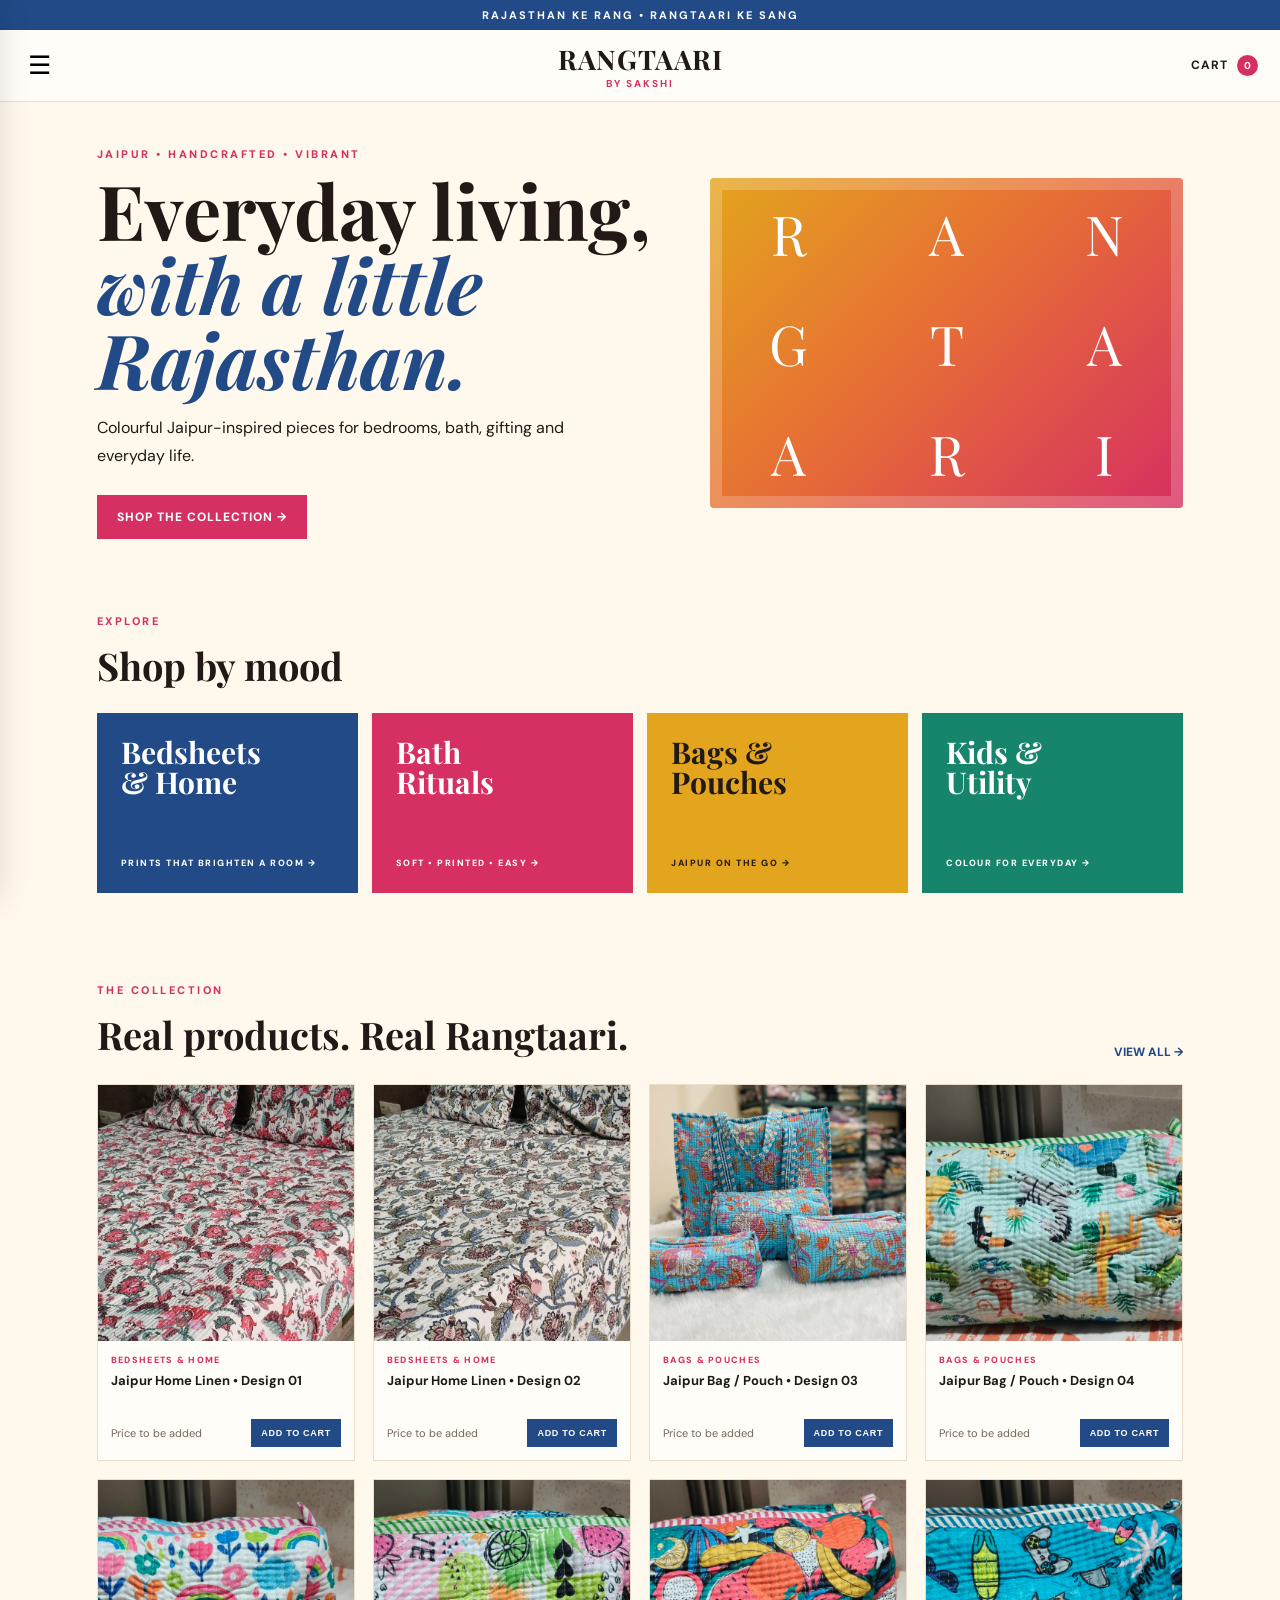
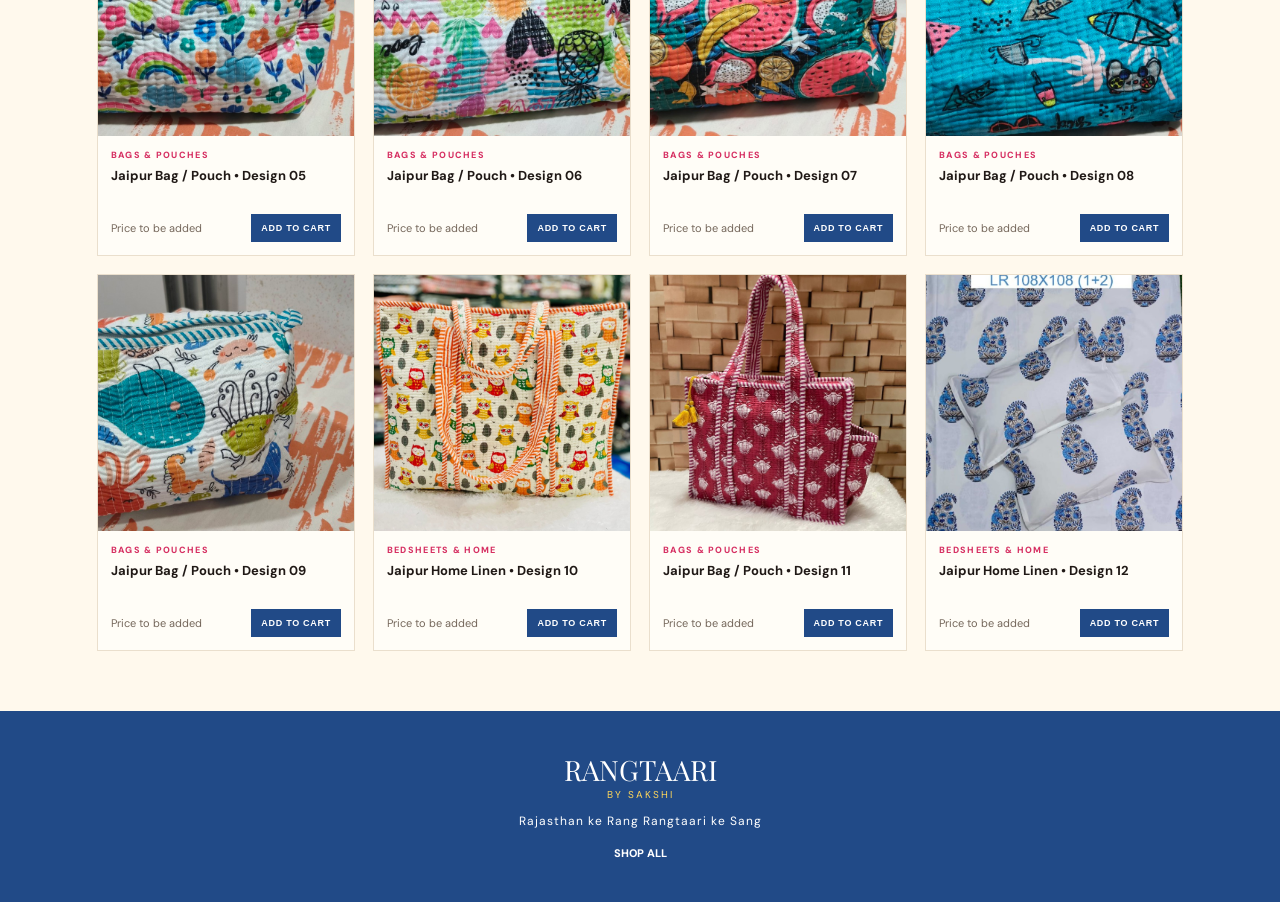
==== commit 504ead96: "Add files via upload" ====
--- a/index.html
+++ b/index.html
@@ -3,67 +3,60 @@
 <head>
 <meta charset="utf-8">
 <meta name="viewport" content="width=device-width,initial-scale=1">
-<title>Rangtaari by Sakshi | Rajasthan ke Rang</title>
-<meta name="description" content="Rangtaari by Sakshi — Jaipur-inspired cotton home linen, bags, bath essentials, kurtis and gifting. Ready stock in Mumbai.">
+<title>Rangtaari by Sakshi | Rajasthan in Every Thread</title>
+<meta name="description" content="Rangtaari by Sakshi — vibrant Jaipur-inspired home linen, bath, bags and everyday pieces.">
 <link rel="stylesheet" href="styles.css">
 </head>
 <body>
-<div class="topbar">RAJASTHAN KE RANG • RANGTAARI KE SANG • READY STOCK IN MUMBAI • PAN-INDIA SHIPPING</div>
-
-<header class="header">
-<button class="hamburger" onclick="openMenu()" aria-label="Open menu"><span></span><span></span><span></span></button>
-<a class="logo" href="index.html"><i>र</i><strong>Rangtaari</strong><small>BY SAKSHI</small></a>
-<a class="cart" href="cart.html">CART <b id="cartCount">0</b></a>
+<div class="topbar">RAJASTHAN KE RANG • RANGTAARI KE SANG</div>
+<header class="site-header">
+  <button class="hamburger" id="menuBtn" aria-label="Open menu">☰</button>
+  <a class="logo" href="index.html">RANGTAARI <span>by Sakshi</span></a>
+  <a class="cart-link" href="cart.html">CART <b id="cartCount">0</b></a>
 </header>
 
-<div id="drawer" class="drawer">
-<button class="close" onclick="closeMenu()">×</button>
-<div class="drawer-logo">Rangtaari <small>BY SAKSHI</small></div>
-<a href="index.html">Home</a>
-<div class="menu-label">SHOP</div>
-<a href="bedsheets.html">Bedsheets</a>
-<a href="dohars.html">Bedcovers & Dohars</a>
-<a href="table-linen.html">Table & Cushion Linen</a>
-<a href="bath.html">Towels & Bathrobes</a>
-<a href="kurtis.html">Kurtis</a>
-<a href="bags.html">Jaipur Bags & Pouches</a>
-<a href="gifting.html">Gifting</a>
-<div class="menu-label">QUICK</div>
-<a href="cart.html">My Cart</a>
-<a href="https://www.instagram.com/rangtaaribysakshi/" target="_blank">Instagram</a>
-</div>
-<div id="overlay" class="overlay" onclick="closeMenu()"></div>
+<nav class="drawer" id="drawer">
+  <button class="close" id="closeBtn">×</button>
+  <a href="index.html">Home</a>
+  <a href="shop.html">Shop All</a>
+  <a href="shop.html?cat=Bedsheets%20%26%20Home">Bedsheets & Home</a>
+  <a href="shop.html?cat=Bathrobes">Bathrobes</a>
+  <a href="shop.html?cat=Bags%20%26%20Pouches">Bags & Pouches</a>
+  <a href="shop.html?cat=Kids%20%26%20Utility">Kids & Utility</a>
+</nav>
+<div class="overlay" id="overlay"></div>
 
-<main class="home">
+<main>
 <section class="hero">
-<div class="decor"><img src="rajasthan-decor.png" alt="Rajasthan haveli arches, flowers, lantern and elephant decor"></div>
-
-<div class="copy">
-<p class="eyebrow">RANGTAARI BY SAKSHI</p>
-<h1>Rajasthan ke Rang,<br><em>Rangtaari ke Sang.</em></h1>
-<p class="intro">Jaipur-inspired home linen, everyday essentials and thoughtful gifts for beautiful living.</p>
-<a class="cta" href="bedsheets.html">SHOP THE COLLECTION <span>→</span></a>
-<div class="mini-points"><span>PURE COTTON</span><span>JAIPUR INSPIRED</span><span>READY IN MUMBAI</span></div>
-</div>
-
-<div class="product"><img src="images/bedsheet-yellow-floral.jpg" alt="Rangtaari Jaipur floral cotton bedsheet"></div>
+  <div>
+    <p class="eyebrow">JAIPUR • HANDCRAFTED • VIBRANT</p>
+    <h1>Everyday living,<br><em>with a little Rajasthan.</em></h1>
+    <p class="hero-copy">Colourful Jaipur-inspired pieces for bedrooms, bath, gifting and everyday life.</p>
+    <a class="cta" href="shop.html">SHOP THE COLLECTION →</a>
+  </div>
+  <div class="hero-pattern">
+    <span>R</span><span>A</span><span>N</span><span>G</span><span>T</span><span>A</span><span>A</span><span>R</span><span>I</span>
+  </div>
 </section>
 
-<section class="mobile-shop">
-<a href="bedsheets.html">BEDSHEETS</a>
-<a href="dohars.html">DOHARS</a>
-<a href="table-linen.html">TABLE LINEN</a>
-<a href="bath.html">BATH</a>
-<a href="bags.html">BAGS</a>
-<a href="gifting.html">GIFTING</a>
+<section class="categories">
+  <div class="section-head"><p class="eyebrow">EXPLORE</p><h2>Shop by mood</h2></div>
+  <div class="cat-grid">
+    <a href="shop.html?cat=Bedsheets%20%26%20Home" class="cat-card c1"><strong>Bedsheets<br>& Home</strong><span>PRINTS THAT BRIGHTEN A ROOM →</span></a>
+    <a href="shop.html?cat=Bathrobes" class="cat-card c2"><strong>Bath<br>Rituals</strong><span>SOFT • PRINTED • EASY →</span></a>
+    <a href="shop.html?cat=Bags%20%26%20Pouches" class="cat-card c3"><strong>Bags &<br>Pouches</strong><span>JAIPUR ON THE GO →</span></a>
+    <a href="shop.html?cat=Kids%20%26%20Utility" class="cat-card c4"><strong>Kids &<br>Utility</strong><span>COLOUR FOR EVERYDAY →</span></a>
+  </div>
 </section>
 
-<section class="brand-line">
-<span>100% PURE COTTON</span><i>◆</i><span>JAIPUR-INSPIRED</span><i>◆</i><span>READY STOCK IN MUMBAI</span><i>◆</i><span>PAN-INDIA SHIPPING</span>
+<section class="mini-shop">
+  <div class="section-head inline"><div><p class="eyebrow">THE COLLECTION</p><h2>Real products. Real Rangtaari.</h2></div><a href="shop.html" class="text-link">VIEW ALL →</a></div>
+  <div class="product-grid" id="homeGrid"></div>
 </section>
 </main>
 
-<footer><span>Rangtaari by Sakshi</span><span>Rajasthan ke Rang, Rangtaari ke Sang.</span><a href="https://www.instagram.com/rangtaaribysakshi/" target="_blank">Instagram</a><a href="cart.html">Cart</a></footer>
+<footer><div class="footer-logo">RANGTAARI <span>by Sakshi</span></div><p>Rajasthan ke Rang Rangtaari ke Sang</p><a href="shop.html">SHOP ALL</a></footer>
+
 <script src="script.js"></script>
 </body>
 </html>
--- a/styles.css
+++ b/styles.css
@@ -1,9 +1,4 @@
-*{box-sizing:border-box}html,body{margin:0;width:100%;min-height:100%;background:#f8f2e8;color:#2b201a;font-family:Arial,sans-serif}body{overflow-x:hidden}a{text-decoration:none;color:inherit}.topbar{height:28px;background:#2b201a;color:#f7eadb;display:flex;align-items:center;justify-content:center;font-size:7px;letter-spacing:1.8px;font-weight:700}.header{height:66px;background:#fbf7ef;border-bottom:1px solid #d9c6ae;display:flex;align-items:center;justify-content:center;position:relative;z-index:20}.hamburger{position:absolute;left:22px;top:19px;width:38px;height:30px;border:0;background:none;padding:4px;cursor:pointer;display:flex;flex-direction:column;justify-content:space-between}.hamburger span{display:block;width:29px;height:2px;background:#2b201a}.logo{display:flex;align-items:center;gap:9px}.logo i{font:20px Georgia;color:#a94d3d;border:1px solid #a94d3d;border-radius:50%;width:37px;height:37px;display:grid;place-items:center;font-style:normal}.logo strong{font:28px Georgia;font-weight:600}.logo small{font:7px Arial;letter-spacing:3px;margin:23px 0 0 -5px}.cart{position:absolute;right:23px;font-size:9px;letter-spacing:1.3px;font-weight:800}.cart b{background:#a94d3d;color:#fff;border-radius:20px;padding:3px 6px;margin-left:3px}.drawer{position:fixed;z-index:100;top:0;left:0;width:min(330px,88vw);height:100vh;background:#fbf7ef;padding:72px 27px 25px;transform:translateX(-105%);transition:transform .28s ease;box-shadow:10px 0 35px #0003;overflow:auto}.drawer.open{transform:translateX(0)}.drawer a{display:block;padding:12px 0;border-bottom:1px solid #dfcdb7;font-size:12px;font-weight:700}.close{position:absolute;right:16px;top:12px;border:0;background:none;font-size:30px}.drawer-logo{font:700 27px Georgia;margin-bottom:20px}.drawer-logo small{display:block;font:8px Arial;letter-spacing:2px;margin-top:3px}.menu-label{font-size:7px;letter-spacing:2px;color:#a94d3d;font-weight:800;margin:20px 0 2px}.overlay{display:none;position:fixed;inset:0;background:#0008;z-index:90}.overlay.open{display:block}.home{height:calc(100vh - 94px);min-height:650px;max-height:920px;overflow:hidden}.hero{height:calc(100% - 46px);min-height:604px;display:grid;grid-template-columns:29% 41% 30%;background:#eee0cd}.decor,.product{overflow:hidden}.decor img,.product img{width:100%;height:100%;object-fit:cover;display:block}.decor img{object-position:center}.copy{background:#f4e8d7;display:flex;flex-direction:column;justify-content:center;padding:35px 8%;position:relative;z-index:2}.eyebrow{font-size:8px;letter-spacing:2.2px;color:#a24b3d;font-weight:800}.copy h1{font:normal clamp(43px,4.2vw,66px)/.95 Georgia;margin:15px 0 19px;letter-spacing:-1px}.copy h1 em{font-style:italic;color:#a94d3d}.intro{font:18px/1.45 Georgia;color:#4d4037;max-width:440px;margin:0 0 22px}.cta{align-self:flex-start;background:#a94d3d;color:white;padding:14px 19px;font-size:8px;letter-spacing:1.5px;font-weight:800}.cta span{font-size:13px;margin-left:9px}.mini-points{display:flex;gap:13px;margin-top:27px;flex-wrap:wrap}.mini-points span{font-size:6.5px;letter-spacing:1.2px;color:#76685e;border-top:1px solid #bda88f;padding-top:7px}.mobile-shop{display:none}.brand-line{height:46px;background:#f8f2e8;display:flex;align-items:center;justify-content:center;gap:19px;font-size:7px;letter-spacing:1.4px;color:#7b6c61}.brand-line i{font-size:5px;color:#a94d3d}footer{height:0;overflow:hidden;background:#2b201a;color:#eaded2;display:none}
 
-@media(max-width:850px){
-.topbar{height:24px;font-size:5.5px;letter-spacing:1px;white-space:nowrap}.header{height:58px}.hamburger{left:15px;top:16px}.hamburger span{width:25px}.logo strong{font-size:22px}.logo i{width:33px;height:33px;font-size:17px}.logo small{display:none}.cart{right:15px;font-size:8px}
-.home{height:calc(100svh - 82px);min-height:0;max-height:none}.hero{height:calc(100% - 39px);min-height:0;grid-template-columns:27% 73%;position:relative}.decor{grid-column:1;grid-row:1}.product{grid-column:2;grid-row:1}.copy{position:absolute;left:20%;top:0;width:50%;height:100%;background:#f4e8d7eF;padding:25px 5%;justify-content:center}.copy h1{font-size:39px}.intro{font-size:14px}.mini-points{display:none}.cta{font-size:7px;padding:11px 13px}.mobile-shop{display:grid;grid-template-columns:repeat(3,1fr);height:39px;background:#2b201a;color:#f7eadb}.mobile-shop a{display:grid;place-items:center;font-size:6.5px;letter-spacing:1px;border-right:1px solid #ffffff22}.mobile-shop a:nth-child(n+4){display:none}.brand-line{display:none}
-}
-@media(max-width:480px){
-.hero{grid-template-columns:24% 76%}.copy{left:15%;width:61%;padding:20px 6%;background:#f4e8d7f2}.copy h1{font-size:31px;margin:10px 0 12px}.intro{font-size:12px;line-height:1.35;margin-bottom:14px}.eyebrow{font-size:5.5px;letter-spacing:1.2px}.cta{font-size:6px;padding:10px 11px}.mobile-shop{grid-template-columns:repeat(3,1fr)}.mobile-shop a{font-size:6px}
-}+@import url('https://fonts.googleapis.com/css2?family=DM+Sans:wght@400;500;600;700&family=Playfair+Display:ital,wght@0,600;1,600;1,700&display=swap');
+:root{--ink:#201916;--cream:#fff9ed;--paper:#fffdf7;--pink:#d62f62;--indigo:#214a87;--mustard:#e3a51d;--green:#17856b;--orange:#e76f35;--line:#eadfcd}
+*{box-sizing:border-box}body{margin:0;background:var(--cream);color:var(--ink);font-family:"DM Sans",Arial,sans-serif}.topbar{background:var(--indigo);color:#fff;padding:8px 16px;text-align:center;font-size:11px;letter-spacing:2px;font-weight:700}.site-header{height:72px;background:rgba(255,253,247,.97);display:grid;grid-template-columns:1fr auto 1fr;align-items:center;padding:0 22px;border-bottom:1px solid var(--line);position:sticky;top:0;z-index:20}.logo{font-family:"Playfair Display",serif;font-size:27px;font-weight:700;text-decoration:none;color:var(--ink);text-align:center;letter-spacing:1px}.logo span,.footer-logo span{font-family:"DM Sans",sans-serif;font-size:10px;display:block;letter-spacing:2px;color:var(--pink);text-transform:uppercase}.hamburger{border:0;background:none;font-size:26px;cursor:pointer;width:max-content}.cart-link{justify-self:end;text-decoration:none;color:var(--ink);font-size:12px;font-weight:700;letter-spacing:1px}.cart-link b{background:var(--pink);color:white;border-radius:50%;display:inline-grid;place-items:center;width:21px;height:21px;font-size:10px;margin-left:5px}.drawer{position:fixed;left:-310px;top:0;width:300px;height:100vh;background:var(--paper);z-index:40;padding:90px 30px;display:flex;flex-direction:column;gap:24px;box-shadow:10px 0 30px rgba(0,0,0,.12);transition:.25s}.drawer.open{left:0}.drawer a{color:var(--ink);text-decoration:none;font-family:"Playfair Display",serif;font-size:22px}.close{position:absolute;right:20px;top:20px;border:0;background:none;font-size:32px}.overlay{display:none;position:fixed;inset:0;background:rgba(0,0,0,.4);z-index:30}.overlay.show{display:block}.hero{max-width:1240px;margin:auto;min-height:450px;padding:45px 6vw;display:grid;grid-template-columns:1.1fr .9fr;gap:35px;align-items:center}.eyebrow{font-size:11px;letter-spacing:2.5px;font-weight:800;color:var(--pink);margin:0 0 12px}.hero h1,.shop-intro h1,.cart-page h1{font-family:"Playfair Display",serif;font-size:clamp(42px,6vw,76px);line-height:.98;margin:0 0 18px}.hero h1 em{color:var(--indigo)}.hero-copy{max-width:520px;font-size:16px;line-height:1.7}.cta{display:inline-block;background:var(--pink);color:#fff;text-decoration:none;padding:14px 20px;font-size:12px;font-weight:800;letter-spacing:1px;margin-top:10px}.hero-pattern{min-height:330px;border-radius:4px;background:linear-gradient(135deg,var(--mustard),var(--orange) 45%,var(--pink));display:grid;grid-template-columns:repeat(3,1fr);grid-template-rows:repeat(3,1fr);place-items:center;color:#fff;font-family:"Playfair Display",serif;font-size:55px;box-shadow:inset 0 0 0 12px rgba(255,255,255,.2)}.categories,.mini-shop{max-width:1240px;margin:auto;padding:30px 6vw 60px}.section-head h2{font-family:"Playfair Display",serif;font-size:38px;margin:0}.section-head.inline{display:flex;justify-content:space-between;align-items:end;gap:20px}.text-link{color:var(--indigo);font-size:12px;font-weight:800;text-decoration:none}.cat-grid{display:grid;grid-template-columns:repeat(4,1fr);gap:14px;margin-top:22px}.cat-card{min-height:180px;padding:24px;color:#fff;text-decoration:none;display:flex;flex-direction:column;justify-content:space-between}.cat-card strong{font-family:"Playfair Display",serif;font-size:30px;line-height:1}.cat-card span{font-size:9px;letter-spacing:1.5px;font-weight:800}.c1{background:var(--indigo)}.c2{background:var(--pink)}.c3{background:var(--mustard);color:var(--ink)}.c4{background:var(--green)}.product-grid{display:grid;grid-template-columns:repeat(4,minmax(0,1fr));gap:18px;margin-top:24px}.product-card{background:var(--paper);border:1px solid var(--line);overflow:hidden;transition:.2s}.product-card:hover{transform:translateY(-3px);box-shadow:0 10px 24px rgba(45,30,20,.09)}.product-image{width:100%;aspect-ratio:1/1;object-fit:cover;display:block;background:#f3eadc}.product-info{padding:13px}.product-cat{font-size:9px;letter-spacing:1.3px;color:var(--pink);font-weight:800;text-transform:uppercase}.product-title{font-size:13px;font-weight:700;line-height:1.35;margin:6px 0 12px;min-height:35px}.price-line{display:flex;align-items:center;justify-content:space-between;gap:7px}.price{font-size:11px;color:#75675b}.add{border:0;background:var(--indigo);color:#fff;padding:9px 10px;font-size:9px;font-weight:800;letter-spacing:.7px;cursor:pointer}.shop-page{max-width:1240px;margin:auto;padding:55px 6vw 80px}.shop-intro{max-width:760px}.shop-intro h1{font-size:58px}.shop-intro p:last-child{line-height:1.6;color:#6d6258}.filters{display:flex;gap:8px;flex-wrap:wrap;margin:28px 0 12px}.filters button{border:1px solid var(--line);background:var(--paper);padding:10px 12px;font-size:9px;font-weight:800;letter-spacing:1px;cursor:pointer}.filters button.active{background:var(--pink);color:#fff;border-color:var(--pink)}.shop-grid{margin-top:18px}.cart-page{max-width:900px;margin:auto;padding:55px 6vw 90px}.cart-row{display:grid;grid-template-columns:90px 1fr auto;gap:15px;align-items:center;border-bottom:1px solid var(--line);padding:15px 0}.cart-row img{width:90px;height:90px;object-fit:cover}.remove{border:0;background:none;color:var(--pink);font-size:11px;cursor:pointer}.cart-note{background:#fff2d1;padding:16px;margin:24px 0;font-size:12px;line-height:1.6}footer{background:var(--indigo);color:#fff;padding:40px 6vw;text-align:center}.footer-logo{font-family:"Playfair Display",serif;font-size:28px}.footer-logo span{color:#ffd75a}.footer-logo+p{font-size:12px;letter-spacing:1px}footer a{color:#fff;font-size:11px;font-weight:800;text-decoration:none}@media(max-width:850px){.site-header{height:62px;padding:0 14px}.logo{font-size:22px}.hero{grid-template-columns:1fr;min-height:auto;padding:34px 18px 20px}.hero h1{font-size:48px}.hero-pattern{min-height:210px;font-size:38px}.categories,.mini-shop,.shop-page,.cart-page{padding-left:15px;padding-right:15px}.cat-grid{grid-template-columns:repeat(2,1fr)}.cat-card{min-height:145px;padding:17px}.cat-card strong{font-size:25px}.product-grid{grid-template-columns:repeat(2,minmax(0,1fr));gap:10px}.product-info{padding:10px}.product-title{font-size:12px;min-height:32px}.add{padding:9px 7px}.shop-intro h1{font-size:48px}.filters{overflow-x:auto;flex-wrap:nowrap;padding-bottom:4px}.filters button{white-space:nowrap}.cart-row{grid-template-columns:70px 1fr}.cart-row .remove{grid-column:2}.cart-row img{width:70px;height:70px}}
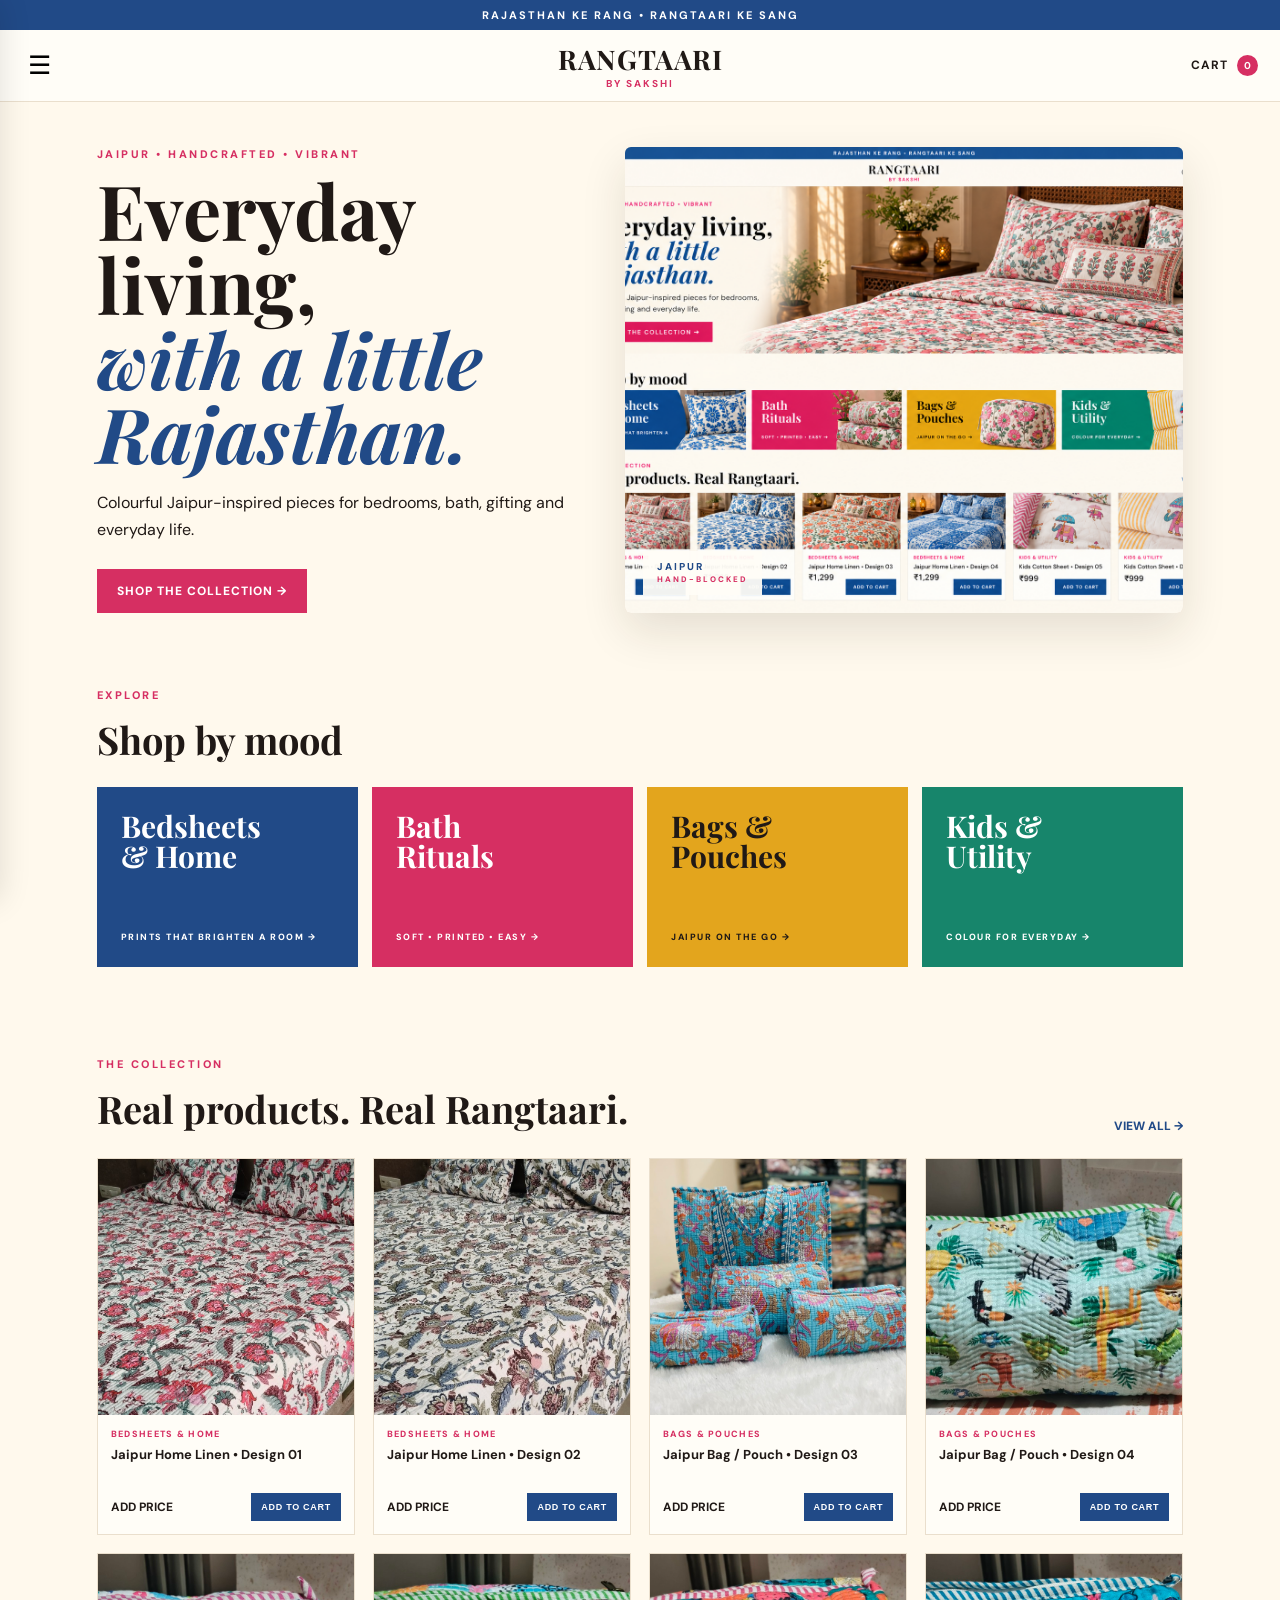
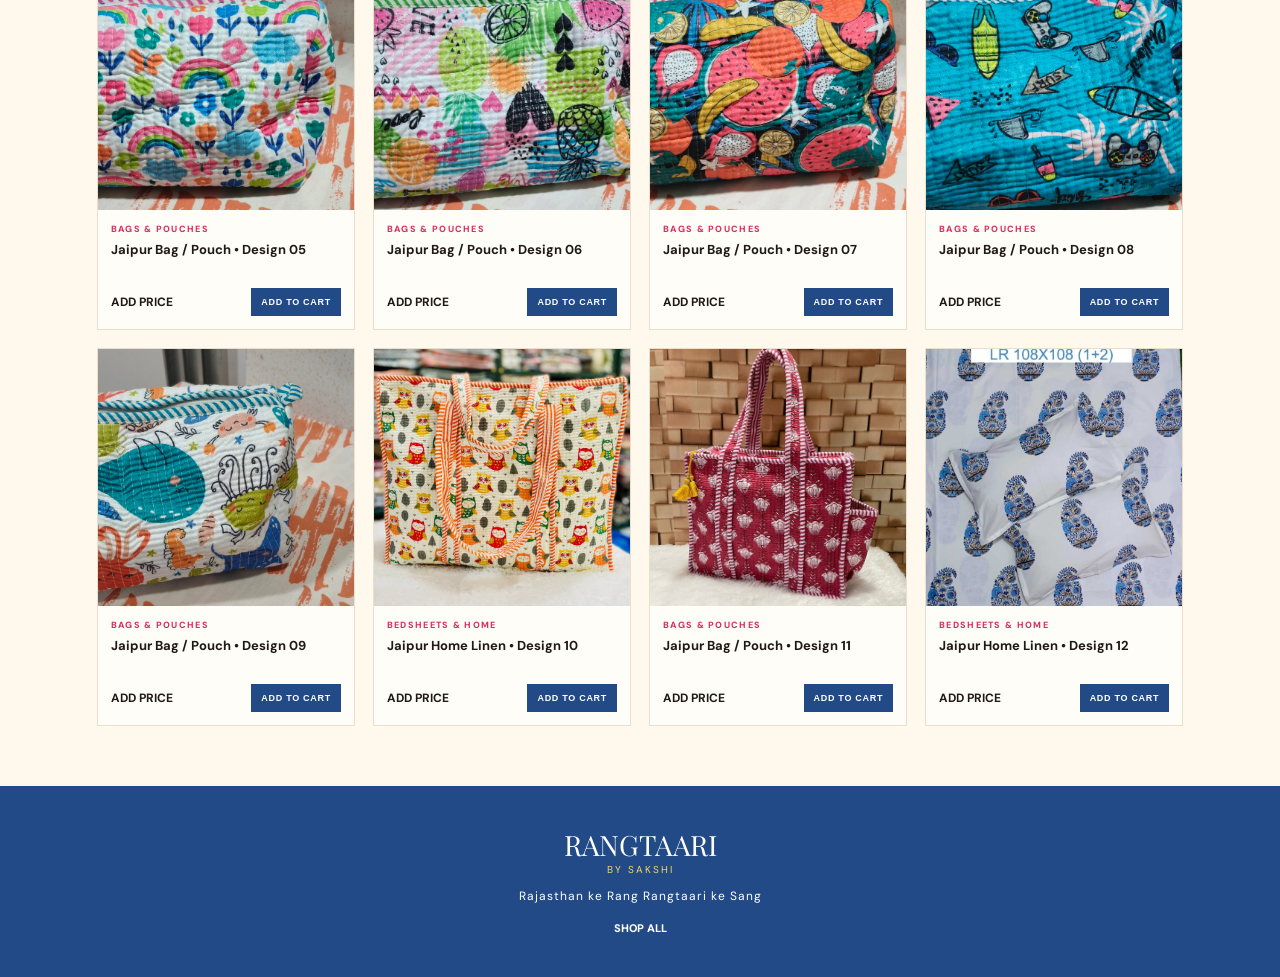
==== commit 01515917: "Add files via upload" ====
--- a/index.html
+++ b/index.html
@@ -1,8 +1,7 @@
 <!doctype html>
 <html lang="en">
 <head>
-<meta charset="utf-8">
-<meta name="viewport" content="width=device-width,initial-scale=1">
+<meta charset="utf-8"><meta name="viewport" content="width=device-width,initial-scale=1">
 <title>Rangtaari by Sakshi | Rajasthan in Every Thread</title>
 <meta name="description" content="Rangtaari by Sakshi — vibrant Jaipur-inspired home linen, bath, bags and everyday pieces.">
 <link rel="stylesheet" href="styles.css">
@@ -14,31 +13,27 @@
   <a class="logo" href="index.html">RANGTAARI <span>by Sakshi</span></a>
   <a class="cart-link" href="cart.html">CART <b id="cartCount">0</b></a>
 </header>
-
 <nav class="drawer" id="drawer">
   <button class="close" id="closeBtn">×</button>
-  <a href="index.html">Home</a>
-  <a href="shop.html">Shop All</a>
+  <a href="index.html">Home</a><a href="shop.html">Shop All</a>
   <a href="shop.html?cat=Bedsheets%20%26%20Home">Bedsheets & Home</a>
   <a href="shop.html?cat=Bathrobes">Bathrobes</a>
   <a href="shop.html?cat=Bags%20%26%20Pouches">Bags & Pouches</a>
   <a href="shop.html?cat=Kids%20%26%20Utility">Kids & Utility</a>
-</nav>
-<div class="overlay" id="overlay"></div>
-
+</nav><div class="overlay" id="overlay"></div>
 <main>
 <section class="hero">
-  <div>
+  <div class="hero-copy-block">
     <p class="eyebrow">JAIPUR • HANDCRAFTED • VIBRANT</p>
     <h1>Everyday living,<br><em>with a little Rajasthan.</em></h1>
     <p class="hero-copy">Colourful Jaipur-inspired pieces for bedrooms, bath, gifting and everyday life.</p>
     <a class="cta" href="shop.html">SHOP THE COLLECTION →</a>
   </div>
-  <div class="hero-pattern">
-    <span>R</span><span>A</span><span>N</span><span>G</span><span>T</span><span>A</span><span>A</span><span>R</span><span>I</span>
+  <div class="hero-image-wrap">
+    <img src="images/rangtaari-hero.png" alt="Rangtaari Jaipur hand-block printed bedsheet styled in a Rajasthan-inspired bedroom">
+    <div class="hero-badge">JAIPUR<br><span>HAND-BLOCKED</span></div>
   </div>
 </section>
-
 <section class="categories">
   <div class="section-head"><p class="eyebrow">EXPLORE</p><h2>Shop by mood</h2></div>
   <div class="cat-grid">
@@ -48,15 +43,11 @@
     <a href="shop.html?cat=Kids%20%26%20Utility" class="cat-card c4"><strong>Kids &<br>Utility</strong><span>COLOUR FOR EVERYDAY →</span></a>
   </div>
 </section>
-
 <section class="mini-shop">
   <div class="section-head inline"><div><p class="eyebrow">THE COLLECTION</p><h2>Real products. Real Rangtaari.</h2></div><a href="shop.html" class="text-link">VIEW ALL →</a></div>
   <div class="product-grid" id="homeGrid"></div>
 </section>
 </main>
-
 <footer><div class="footer-logo">RANGTAARI <span>by Sakshi</span></div><p>Rajasthan ke Rang Rangtaari ke Sang</p><a href="shop.html">SHOP ALL</a></footer>
-
 <script src="script.js"></script>
-</body>
-</html>+</body></html>
--- a/styles.css
+++ b/styles.css
@@ -1,4 +1,4 @@
-
 @import url('https://fonts.googleapis.com/css2?family=DM+Sans:wght@400;500;600;700&family=Playfair+Display:ital,wght@0,600;1,600;1,700&display=swap');
-:root{--ink:#201916;--cream:#fff9ed;--paper:#fffdf7;--pink:#d62f62;--indigo:#214a87;--mustard:#e3a51d;--green:#17856b;--orange:#e76f35;--line:#eadfcd}
-*{box-sizing:border-box}body{margin:0;background:var(--cream);color:var(--ink);font-family:"DM Sans",Arial,sans-serif}.topbar{background:var(--indigo);color:#fff;padding:8px 16px;text-align:center;font-size:11px;letter-spacing:2px;font-weight:700}.site-header{height:72px;background:rgba(255,253,247,.97);display:grid;grid-template-columns:1fr auto 1fr;align-items:center;padding:0 22px;border-bottom:1px solid var(--line);position:sticky;top:0;z-index:20}.logo{font-family:"Playfair Display",serif;font-size:27px;font-weight:700;text-decoration:none;color:var(--ink);text-align:center;letter-spacing:1px}.logo span,.footer-logo span{font-family:"DM Sans",sans-serif;font-size:10px;display:block;letter-spacing:2px;color:var(--pink);text-transform:uppercase}.hamburger{border:0;background:none;font-size:26px;cursor:pointer;width:max-content}.cart-link{justify-self:end;text-decoration:none;color:var(--ink);font-size:12px;font-weight:700;letter-spacing:1px}.cart-link b{background:var(--pink);color:white;border-radius:50%;display:inline-grid;place-items:center;width:21px;height:21px;font-size:10px;margin-left:5px}.drawer{position:fixed;left:-310px;top:0;width:300px;height:100vh;background:var(--paper);z-index:40;padding:90px 30px;display:flex;flex-direction:column;gap:24px;box-shadow:10px 0 30px rgba(0,0,0,.12);transition:.25s}.drawer.open{left:0}.drawer a{color:var(--ink);text-decoration:none;font-family:"Playfair Display",serif;font-size:22px}.close{position:absolute;right:20px;top:20px;border:0;background:none;font-size:32px}.overlay{display:none;position:fixed;inset:0;background:rgba(0,0,0,.4);z-index:30}.overlay.show{display:block}.hero{max-width:1240px;margin:auto;min-height:450px;padding:45px 6vw;display:grid;grid-template-columns:1.1fr .9fr;gap:35px;align-items:center}.eyebrow{font-size:11px;letter-spacing:2.5px;font-weight:800;color:var(--pink);margin:0 0 12px}.hero h1,.shop-intro h1,.cart-page h1{font-family:"Playfair Display",serif;font-size:clamp(42px,6vw,76px);line-height:.98;margin:0 0 18px}.hero h1 em{color:var(--indigo)}.hero-copy{max-width:520px;font-size:16px;line-height:1.7}.cta{display:inline-block;background:var(--pink);color:#fff;text-decoration:none;padding:14px 20px;font-size:12px;font-weight:800;letter-spacing:1px;margin-top:10px}.hero-pattern{min-height:330px;border-radius:4px;background:linear-gradient(135deg,var(--mustard),var(--orange) 45%,var(--pink));display:grid;grid-template-columns:repeat(3,1fr);grid-template-rows:repeat(3,1fr);place-items:center;color:#fff;font-family:"Playfair Display",serif;font-size:55px;box-shadow:inset 0 0 0 12px rgba(255,255,255,.2)}.categories,.mini-shop{max-width:1240px;margin:auto;padding:30px 6vw 60px}.section-head h2{font-family:"Playfair Display",serif;font-size:38px;margin:0}.section-head.inline{display:flex;justify-content:space-between;align-items:end;gap:20px}.text-link{color:var(--indigo);font-size:12px;font-weight:800;text-decoration:none}.cat-grid{display:grid;grid-template-columns:repeat(4,1fr);gap:14px;margin-top:22px}.cat-card{min-height:180px;padding:24px;color:#fff;text-decoration:none;display:flex;flex-direction:column;justify-content:space-between}.cat-card strong{font-family:"Playfair Display",serif;font-size:30px;line-height:1}.cat-card span{font-size:9px;letter-spacing:1.5px;font-weight:800}.c1{background:var(--indigo)}.c2{background:var(--pink)}.c3{background:var(--mustard);color:var(--ink)}.c4{background:var(--green)}.product-grid{display:grid;grid-template-columns:repeat(4,minmax(0,1fr));gap:18px;margin-top:24px}.product-card{background:var(--paper);border:1px solid var(--line);overflow:hidden;transition:.2s}.product-card:hover{transform:translateY(-3px);box-shadow:0 10px 24px rgba(45,30,20,.09)}.product-image{width:100%;aspect-ratio:1/1;object-fit:cover;display:block;background:#f3eadc}.product-info{padding:13px}.product-cat{font-size:9px;letter-spacing:1.3px;color:var(--pink);font-weight:800;text-transform:uppercase}.product-title{font-size:13px;font-weight:700;line-height:1.35;margin:6px 0 12px;min-height:35px}.price-line{display:flex;align-items:center;justify-content:space-between;gap:7px}.price{font-size:11px;color:#75675b}.add{border:0;background:var(--indigo);color:#fff;padding:9px 10px;font-size:9px;font-weight:800;letter-spacing:.7px;cursor:pointer}.shop-page{max-width:1240px;margin:auto;padding:55px 6vw 80px}.shop-intro{max-width:760px}.shop-intro h1{font-size:58px}.shop-intro p:last-child{line-height:1.6;color:#6d6258}.filters{display:flex;gap:8px;flex-wrap:wrap;margin:28px 0 12px}.filters button{border:1px solid var(--line);background:var(--paper);padding:10px 12px;font-size:9px;font-weight:800;letter-spacing:1px;cursor:pointer}.filters button.active{background:var(--pink);color:#fff;border-color:var(--pink)}.shop-grid{margin-top:18px}.cart-page{max-width:900px;margin:auto;padding:55px 6vw 90px}.cart-row{display:grid;grid-template-columns:90px 1fr auto;gap:15px;align-items:center;border-bottom:1px solid var(--line);padding:15px 0}.cart-row img{width:90px;height:90px;object-fit:cover}.remove{border:0;background:none;color:var(--pink);font-size:11px;cursor:pointer}.cart-note{background:#fff2d1;padding:16px;margin:24px 0;font-size:12px;line-height:1.6}footer{background:var(--indigo);color:#fff;padding:40px 6vw;text-align:center}.footer-logo{font-family:"Playfair Display",serif;font-size:28px}.footer-logo span{color:#ffd75a}.footer-logo+p{font-size:12px;letter-spacing:1px}footer a{color:#fff;font-size:11px;font-weight:800;text-decoration:none}@media(max-width:850px){.site-header{height:62px;padding:0 14px}.logo{font-size:22px}.hero{grid-template-columns:1fr;min-height:auto;padding:34px 18px 20px}.hero h1{font-size:48px}.hero-pattern{min-height:210px;font-size:38px}.categories,.mini-shop,.shop-page,.cart-page{padding-left:15px;padding-right:15px}.cat-grid{grid-template-columns:repeat(2,1fr)}.cat-card{min-height:145px;padding:17px}.cat-card strong{font-size:25px}.product-grid{grid-template-columns:repeat(2,minmax(0,1fr));gap:10px}.product-info{padding:10px}.product-title{font-size:12px;min-height:32px}.add{padding:9px 7px}.shop-intro h1{font-size:48px}.filters{overflow-x:auto;flex-wrap:nowrap;padding-bottom:4px}.filters button{white-space:nowrap}.cart-row{grid-template-columns:70px 1fr}.cart-row .remove{grid-column:2}.cart-row img{width:70px;height:70px}}
+:root{--ink:#201916;--cream:#fff9ed;--paper:#fffdf7;--pink:#d62f62;--indigo:#214a87;--mustard:#e3a51d;--green:#17856b;--line:#eadfcd}
+*{box-sizing:border-box}body{margin:0;background:var(--cream);color:var(--ink);font-family:"DM Sans",Arial,sans-serif}.topbar{background:var(--indigo);color:#fff;padding:8px 16px;text-align:center;font-size:11px;letter-spacing:2px;font-weight:700}.site-header{height:72px;background:rgba(255,253,247,.97);display:grid;grid-template-columns:1fr auto 1fr;align-items:center;padding:0 22px;border-bottom:1px solid var(--line);position:sticky;top:0;z-index:20}.logo{font-family:"Playfair Display",serif;font-size:27px;font-weight:700;text-decoration:none;color:var(--ink);text-align:center;letter-spacing:1px}.logo span,.footer-logo span{font-family:"DM Sans",sans-serif;font-size:10px;display:block;letter-spacing:2px;color:var(--pink);text-transform:uppercase}.hamburger{border:0;background:none;font-size:26px;cursor:pointer;width:max-content}.cart-link{justify-self:end;text-decoration:none;color:var(--ink);font-size:12px;font-weight:700;letter-spacing:1px}.cart-link b{background:var(--pink);color:#fff;border-radius:50%;display:inline-grid;place-items:center;width:21px;height:21px;font-size:10px;margin-left:5px}.drawer{position:fixed;left:-310px;top:0;width:300px;height:100vh;background:var(--paper);z-index:40;padding:90px 30px;display:flex;flex-direction:column;gap:24px;box-shadow:10px 0 30px rgba(0,0,0,.12);transition:.25s}.drawer.open{left:0}.drawer a{color:var(--ink);text-decoration:none;font-family:"Playfair Display",serif;font-size:22px}.close{position:absolute;right:20px;top:20px;border:0;background:none;font-size:32px}.overlay{display:none;position:fixed;inset:0;background:rgba(0,0,0,.4);z-index:30}.overlay.show{display:block}.hero{max-width:1240px;margin:auto;min-height:450px;padding:45px 6vw;display:grid;grid-template-columns:1fr 1.15fr;gap:42px;align-items:center}.eyebrow{font-size:11px;letter-spacing:2.5px;font-weight:800;color:var(--pink);margin:0 0 12px}.hero h1,.shop-intro h1,.cart-page h1{font-family:"Playfair Display",serif;font-size:clamp(42px,6vw,76px);line-height:.98;margin:0 0 18px}.hero h1 em{color:var(--indigo)}.hero-copy{max-width:520px;font-size:16px;line-height:1.7}.cta{display:inline-block;background:var(--pink);color:#fff;text-decoration:none;padding:14px 20px;font-size:12px;font-weight:800;letter-spacing:1px;margin-top:10px}.hero-image-wrap{position:relative;min-height:330px;height:100%;overflow:hidden;border-radius:6px;background:#eadcc9;box-shadow:0 18px 45px rgba(45,30,20,.12)}.hero-image-wrap img{width:100%;height:100%;min-height:330px;display:block;object-fit:cover;object-position:center}.hero-badge{position:absolute;left:18px;bottom:18px;background:rgba(255,253,247,.94);color:var(--indigo);padding:10px 14px;font-size:10px;letter-spacing:2px;font-weight:800;line-height:1.2}.hero-badge span{color:var(--pink);font-size:8px}.categories,.mini-shop{max-width:1240px;margin:auto;padding:30px 6vw 60px}.section-head h2{font-family:"Playfair Display",serif;font-size:38px;margin:0}.section-head.inline{display:flex;justify-content:space-between;align-items:end;gap:20px}.text-link{color:var(--indigo);font-size:12px;font-weight:800;text-decoration:none}.cat-grid{display:grid;grid-template-columns:repeat(4,1fr);gap:14px;margin-top:22px}.cat-card{min-height:180px;padding:24px;color:#fff;text-decoration:none;display:flex;flex-direction:column;justify-content:space-between}.cat-card strong{font-family:"Playfair Display",serif;font-size:30px;line-height:1}.cat-card span{font-size:9px;letter-spacing:1.5px;font-weight:800}.c1{background:var(--indigo)}.c2{background:var(--pink)}.c3{background:var(--mustard);color:var(--ink)}.c4{background:var(--green)}.product-grid{display:grid;grid-template-columns:repeat(4,minmax(0,1fr));gap:18px;margin-top:24px}.product-card{background:var(--paper);border:1px solid var(--line);overflow:hidden;transition:.2s}.product-card:hover{transform:translateY(-3px);box-shadow:0 10px 24px rgba(45,30,20,.09)}.product-image{width:100%;aspect-ratio:1/1;object-fit:cover;display:block;background:#f3eadc}.product-info{padding:13px}.product-cat{font-size:9px;letter-spacing:1.3px;color:var(--pink);font-weight:800;text-transform:uppercase}.product-title{font-size:13px;font-weight:700;line-height:1.35;margin:6px 0 12px;min-height:35px}.price-line{display:flex;align-items:center;justify-content:space-between;gap:7px}.price{font-size:12px;color:var(--ink);font-weight:700}.add{border:0;background:var(--indigo);color:#fff;padding:9px 10px;font-size:9px;font-weight:800;letter-spacing:.7px;cursor:pointer}.shop-page{max-width:1240px;margin:auto;padding:55px 6vw 80px}.shop-intro{max-width:760px}.shop-intro h1{font-size:58px}.shop-intro p:last-child{line-height:1.6;color:#6d6258}.filters{display:flex;gap:8px;flex-wrap:wrap;margin:28px 0 12px}.filters button{border:1px solid var(--line);background:var(--paper);padding:10px 12px;font-size:9px;font-weight:800;letter-spacing:1px;cursor:pointer}.filters button.active{background:var(--pink);color:#fff;border-color:var(--pink)}.shop-grid{margin-top:18px}.cart-page{max-width:900px;margin:auto;padding:55px 6vw 90px}.cart-row{display:grid;grid-template-columns:90px 1fr auto;gap:15px;align-items:center;border-bottom:1px solid var(--line);padding:15px 0}.cart-row img{width:90px;height:90px;object-fit:cover}.remove{border:0;background:none;color:var(--pink);font-size:11px;cursor:pointer}.cart-note{background:#fff2d1;padding:16px;margin:24px 0;font-size:12px;line-height:1.6}footer{background:var(--indigo);color:#fff;padding:40px 6vw;text-align:center}.footer-logo{font-family:"Playfair Display",serif;font-size:28px}.footer-logo span{color:#ffd75a}.footer-logo+p{font-size:12px;letter-spacing:1px}footer a{color:#fff;font-size:11px;font-weight:800;text-decoration:none}
+@media(max-width:850px){.site-header{height:62px;padding:0 14px}.logo{font-size:22px}.hero{grid-template-columns:1fr;min-height:auto;padding:34px 18px 20px;gap:22px}.hero h1{font-size:48px}.hero-image-wrap{min-height:245px}.hero-image-wrap img{min-height:245px}.hero-badge{left:12px;bottom:12px}.categories,.mini-shop,.shop-page,.cart-page{padding-left:15px;padding-right:15px}.cat-grid{grid-template-columns:repeat(2,1fr)}.cat-card{min-height:145px;padding:17px}.cat-card strong{font-size:25px}.product-grid{grid-template-columns:repeat(2,minmax(0,1fr));gap:10px}.product-info{padding:10px}.product-title{font-size:12px;min-height:32px}.add{padding:9px 7px}.shop-intro h1{font-size:48px}.filters{overflow-x:auto;flex-wrap:nowrap;padding-bottom:4px}.filters button{white-space:nowrap}.cart-row{grid-template-columns:70px 1fr}.cart-row .remove{grid-column:2}.cart-row img{width:70px;height:70px}}
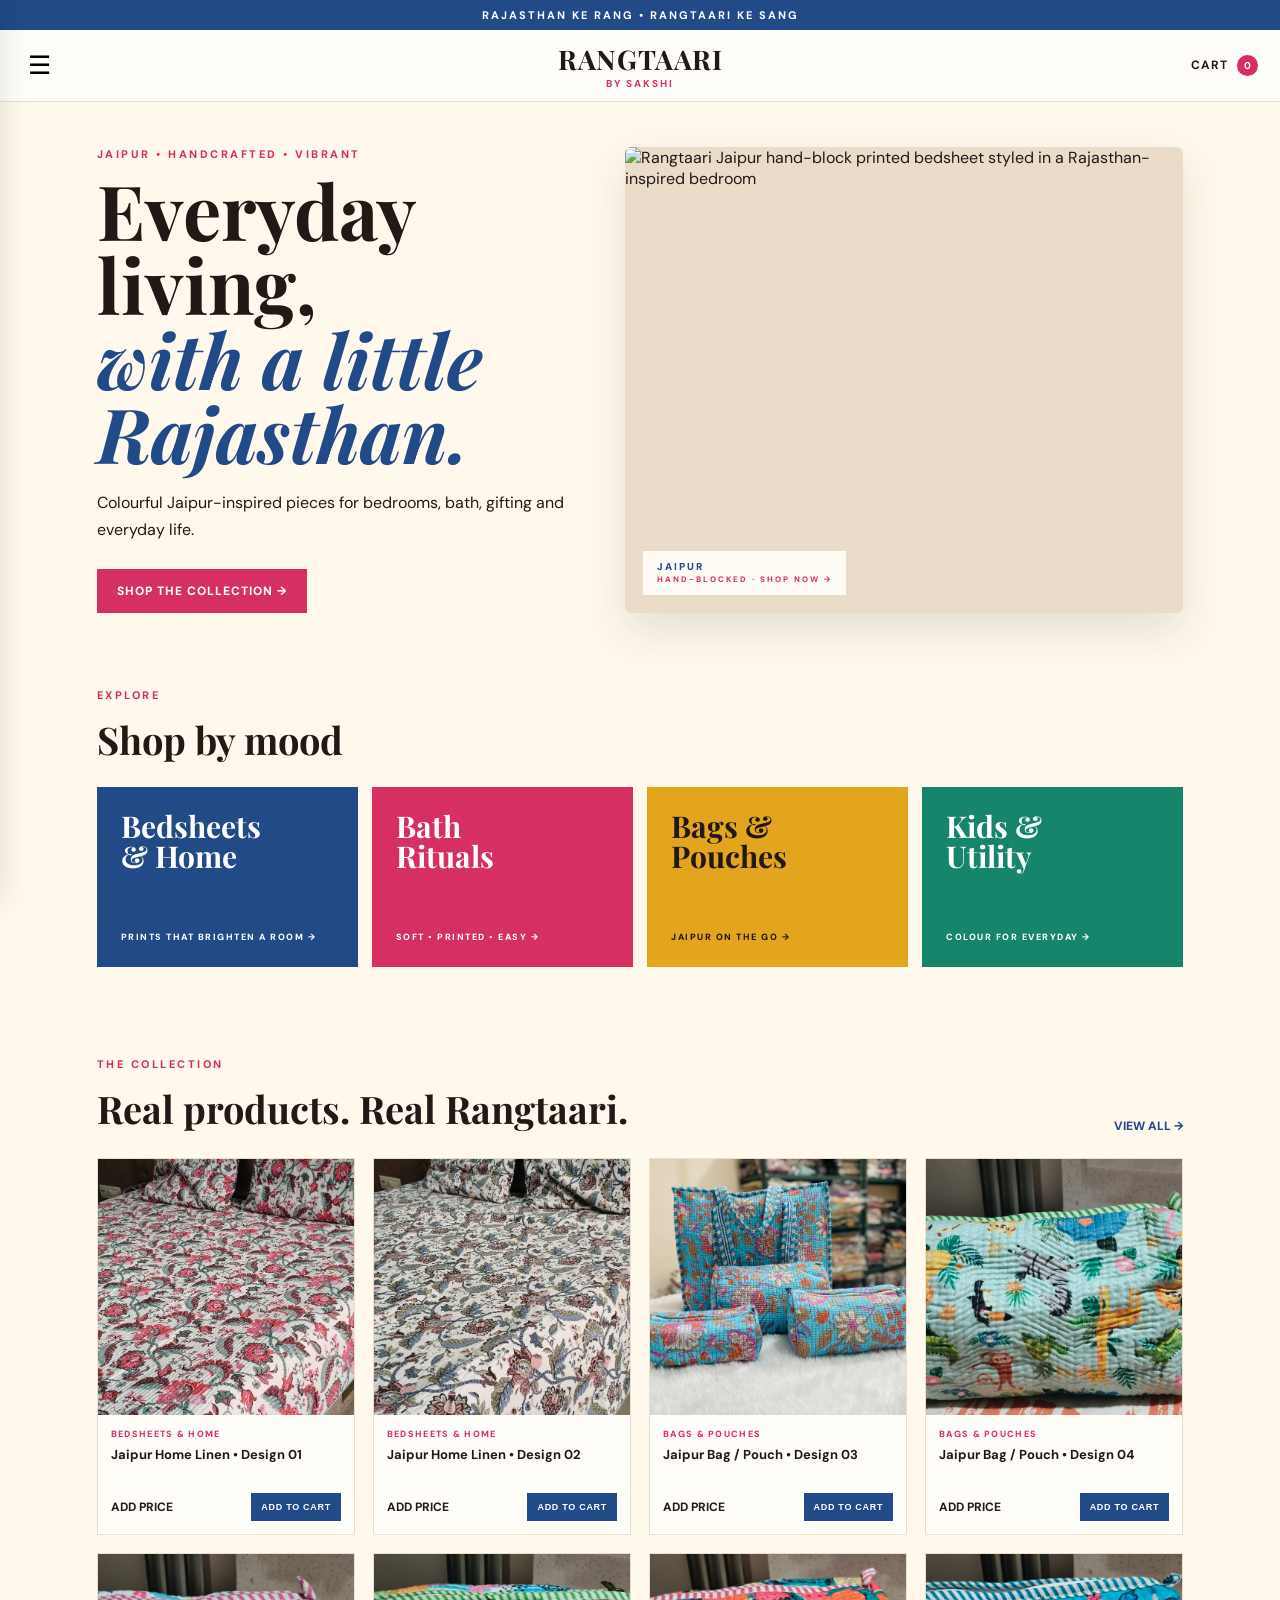
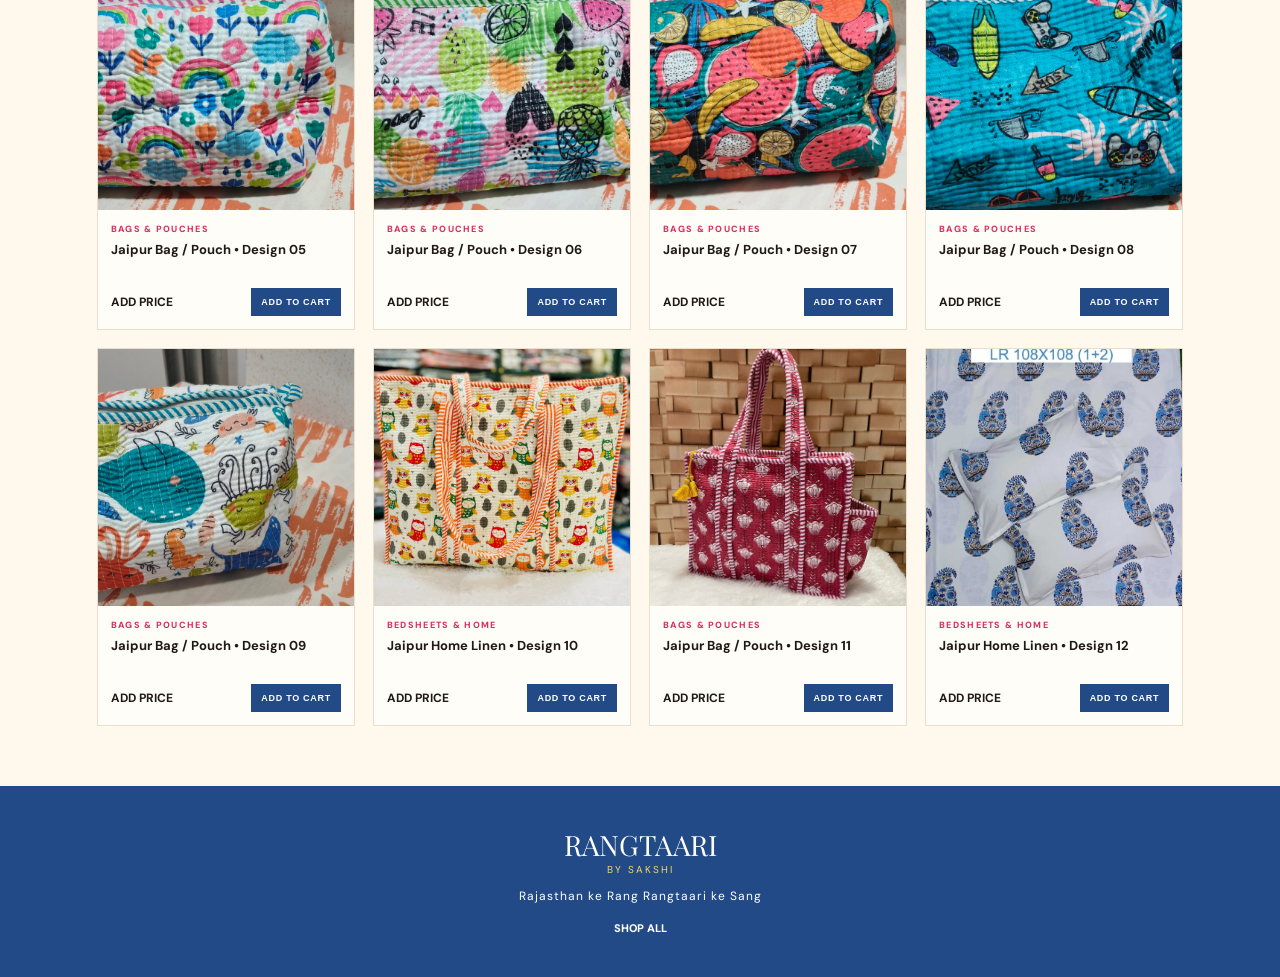
==== commit e65c1009: "Add files via upload" ====
--- a/index.html
+++ b/index.html
@@ -29,10 +29,10 @@
     <p class="hero-copy">Colourful Jaipur-inspired pieces for bedrooms, bath, gifting and everyday life.</p>
     <a class="cta" href="shop.html">SHOP THE COLLECTION →</a>
   </div>
-  <div class="hero-image-wrap">
+  <a class="hero-image-wrap" href="shop.html?cat=Bedsheets%20%26%20Home" aria-label="Shop bedsheets and home collection">
     <img src="images/rangtaari-hero.png" alt="Rangtaari Jaipur hand-block printed bedsheet styled in a Rajasthan-inspired bedroom">
-    <div class="hero-badge">JAIPUR<br><span>HAND-BLOCKED</span></div>
-  </div>
+    <div class="hero-badge">JAIPUR<br><span>HAND-BLOCKED · SHOP NOW →</span></div>
+  </a>
 </section>
 <section class="categories">
   <div class="section-head"><p class="eyebrow">EXPLORE</p><h2>Shop by mood</h2></div>
--- a/styles.css
+++ b/styles.css
@@ -1,4 +1,4 @@
 @import url('https://fonts.googleapis.com/css2?family=DM+Sans:wght@400;500;600;700&family=Playfair+Display:ital,wght@0,600;1,600;1,700&display=swap');
 :root{--ink:#201916;--cream:#fff9ed;--paper:#fffdf7;--pink:#d62f62;--indigo:#214a87;--mustard:#e3a51d;--green:#17856b;--line:#eadfcd}
-*{box-sizing:border-box}body{margin:0;background:var(--cream);color:var(--ink);font-family:"DM Sans",Arial,sans-serif}.topbar{background:var(--indigo);color:#fff;padding:8px 16px;text-align:center;font-size:11px;letter-spacing:2px;font-weight:700}.site-header{height:72px;background:rgba(255,253,247,.97);display:grid;grid-template-columns:1fr auto 1fr;align-items:center;padding:0 22px;border-bottom:1px solid var(--line);position:sticky;top:0;z-index:20}.logo{font-family:"Playfair Display",serif;font-size:27px;font-weight:700;text-decoration:none;color:var(--ink);text-align:center;letter-spacing:1px}.logo span,.footer-logo span{font-family:"DM Sans",sans-serif;font-size:10px;display:block;letter-spacing:2px;color:var(--pink);text-transform:uppercase}.hamburger{border:0;background:none;font-size:26px;cursor:pointer;width:max-content}.cart-link{justify-self:end;text-decoration:none;color:var(--ink);font-size:12px;font-weight:700;letter-spacing:1px}.cart-link b{background:var(--pink);color:#fff;border-radius:50%;display:inline-grid;place-items:center;width:21px;height:21px;font-size:10px;margin-left:5px}.drawer{position:fixed;left:-310px;top:0;width:300px;height:100vh;background:var(--paper);z-index:40;padding:90px 30px;display:flex;flex-direction:column;gap:24px;box-shadow:10px 0 30px rgba(0,0,0,.12);transition:.25s}.drawer.open{left:0}.drawer a{color:var(--ink);text-decoration:none;font-family:"Playfair Display",serif;font-size:22px}.close{position:absolute;right:20px;top:20px;border:0;background:none;font-size:32px}.overlay{display:none;position:fixed;inset:0;background:rgba(0,0,0,.4);z-index:30}.overlay.show{display:block}.hero{max-width:1240px;margin:auto;min-height:450px;padding:45px 6vw;display:grid;grid-template-columns:1fr 1.15fr;gap:42px;align-items:center}.eyebrow{font-size:11px;letter-spacing:2.5px;font-weight:800;color:var(--pink);margin:0 0 12px}.hero h1,.shop-intro h1,.cart-page h1{font-family:"Playfair Display",serif;font-size:clamp(42px,6vw,76px);line-height:.98;margin:0 0 18px}.hero h1 em{color:var(--indigo)}.hero-copy{max-width:520px;font-size:16px;line-height:1.7}.cta{display:inline-block;background:var(--pink);color:#fff;text-decoration:none;padding:14px 20px;font-size:12px;font-weight:800;letter-spacing:1px;margin-top:10px}.hero-image-wrap{position:relative;min-height:330px;height:100%;overflow:hidden;border-radius:6px;background:#eadcc9;box-shadow:0 18px 45px rgba(45,30,20,.12)}.hero-image-wrap img{width:100%;height:100%;min-height:330px;display:block;object-fit:cover;object-position:center}.hero-badge{position:absolute;left:18px;bottom:18px;background:rgba(255,253,247,.94);color:var(--indigo);padding:10px 14px;font-size:10px;letter-spacing:2px;font-weight:800;line-height:1.2}.hero-badge span{color:var(--pink);font-size:8px}.categories,.mini-shop{max-width:1240px;margin:auto;padding:30px 6vw 60px}.section-head h2{font-family:"Playfair Display",serif;font-size:38px;margin:0}.section-head.inline{display:flex;justify-content:space-between;align-items:end;gap:20px}.text-link{color:var(--indigo);font-size:12px;font-weight:800;text-decoration:none}.cat-grid{display:grid;grid-template-columns:repeat(4,1fr);gap:14px;margin-top:22px}.cat-card{min-height:180px;padding:24px;color:#fff;text-decoration:none;display:flex;flex-direction:column;justify-content:space-between}.cat-card strong{font-family:"Playfair Display",serif;font-size:30px;line-height:1}.cat-card span{font-size:9px;letter-spacing:1.5px;font-weight:800}.c1{background:var(--indigo)}.c2{background:var(--pink)}.c3{background:var(--mustard);color:var(--ink)}.c4{background:var(--green)}.product-grid{display:grid;grid-template-columns:repeat(4,minmax(0,1fr));gap:18px;margin-top:24px}.product-card{background:var(--paper);border:1px solid var(--line);overflow:hidden;transition:.2s}.product-card:hover{transform:translateY(-3px);box-shadow:0 10px 24px rgba(45,30,20,.09)}.product-image{width:100%;aspect-ratio:1/1;object-fit:cover;display:block;background:#f3eadc}.product-info{padding:13px}.product-cat{font-size:9px;letter-spacing:1.3px;color:var(--pink);font-weight:800;text-transform:uppercase}.product-title{font-size:13px;font-weight:700;line-height:1.35;margin:6px 0 12px;min-height:35px}.price-line{display:flex;align-items:center;justify-content:space-between;gap:7px}.price{font-size:12px;color:var(--ink);font-weight:700}.add{border:0;background:var(--indigo);color:#fff;padding:9px 10px;font-size:9px;font-weight:800;letter-spacing:.7px;cursor:pointer}.shop-page{max-width:1240px;margin:auto;padding:55px 6vw 80px}.shop-intro{max-width:760px}.shop-intro h1{font-size:58px}.shop-intro p:last-child{line-height:1.6;color:#6d6258}.filters{display:flex;gap:8px;flex-wrap:wrap;margin:28px 0 12px}.filters button{border:1px solid var(--line);background:var(--paper);padding:10px 12px;font-size:9px;font-weight:800;letter-spacing:1px;cursor:pointer}.filters button.active{background:var(--pink);color:#fff;border-color:var(--pink)}.shop-grid{margin-top:18px}.cart-page{max-width:900px;margin:auto;padding:55px 6vw 90px}.cart-row{display:grid;grid-template-columns:90px 1fr auto;gap:15px;align-items:center;border-bottom:1px solid var(--line);padding:15px 0}.cart-row img{width:90px;height:90px;object-fit:cover}.remove{border:0;background:none;color:var(--pink);font-size:11px;cursor:pointer}.cart-note{background:#fff2d1;padding:16px;margin:24px 0;font-size:12px;line-height:1.6}footer{background:var(--indigo);color:#fff;padding:40px 6vw;text-align:center}.footer-logo{font-family:"Playfair Display",serif;font-size:28px}.footer-logo span{color:#ffd75a}.footer-logo+p{font-size:12px;letter-spacing:1px}footer a{color:#fff;font-size:11px;font-weight:800;text-decoration:none}
+*{box-sizing:border-box}body{margin:0;background:var(--cream);color:var(--ink);font-family:"DM Sans",Arial,sans-serif}.topbar{background:var(--indigo);color:#fff;padding:8px 16px;text-align:center;font-size:11px;letter-spacing:2px;font-weight:700}.site-header{height:72px;background:rgba(255,253,247,.97);display:grid;grid-template-columns:1fr auto 1fr;align-items:center;padding:0 22px;border-bottom:1px solid var(--line);position:sticky;top:0;z-index:20}.logo{font-family:"Playfair Display",serif;font-size:27px;font-weight:700;text-decoration:none;color:var(--ink);text-align:center;letter-spacing:1px}.logo span,.footer-logo span{font-family:"DM Sans",sans-serif;font-size:10px;display:block;letter-spacing:2px;color:var(--pink);text-transform:uppercase}.hamburger{border:0;background:none;font-size:26px;cursor:pointer;width:max-content}.cart-link{justify-self:end;text-decoration:none;color:var(--ink);font-size:12px;font-weight:700;letter-spacing:1px}.cart-link b{background:var(--pink);color:#fff;border-radius:50%;display:inline-grid;place-items:center;width:21px;height:21px;font-size:10px;margin-left:5px}.drawer{position:fixed;left:-310px;top:0;width:300px;height:100vh;background:var(--paper);z-index:40;padding:90px 30px;display:flex;flex-direction:column;gap:24px;box-shadow:10px 0 30px rgba(0,0,0,.12);transition:.25s}.drawer.open{left:0}.drawer a{color:var(--ink);text-decoration:none;font-family:"Playfair Display",serif;font-size:22px}.close{position:absolute;right:20px;top:20px;border:0;background:none;font-size:32px}.overlay{display:none;position:fixed;inset:0;background:rgba(0,0,0,.4);z-index:30}.overlay.show{display:block}.hero{max-width:1240px;margin:auto;min-height:450px;padding:45px 6vw;display:grid;grid-template-columns:1fr 1.15fr;gap:42px;align-items:center}.eyebrow{font-size:11px;letter-spacing:2.5px;font-weight:800;color:var(--pink);margin:0 0 12px}.hero h1,.shop-intro h1,.cart-page h1{font-family:"Playfair Display",serif;font-size:clamp(42px,6vw,76px);line-height:.98;margin:0 0 18px}.hero h1 em{color:var(--indigo)}.hero-copy{max-width:520px;font-size:16px;line-height:1.7}.cta{display:inline-block;background:var(--pink);color:#fff;text-decoration:none;padding:14px 20px;font-size:12px;font-weight:800;letter-spacing:1px;margin-top:10px}.hero-image-wrap{position:relative;display:block;text-decoration:none;color:inherit;cursor:pointer;min-height:330px;height:100%;overflow:hidden;border-radius:6px;background:#eadcc9;box-shadow:0 18px 45px rgba(45,30,20,.12)}.hero-image-wrap img{width:100%;height:100%;min-height:330px;display:block;object-fit:cover;object-position:center}.hero-badge{position:absolute;left:18px;bottom:18px;background:rgba(255,253,247,.94);color:var(--indigo);padding:10px 14px;font-size:10px;letter-spacing:2px;font-weight:800;line-height:1.2}.hero-badge span{color:var(--pink);font-size:8px}.categories,.mini-shop{max-width:1240px;margin:auto;padding:30px 6vw 60px}.section-head h2{font-family:"Playfair Display",serif;font-size:38px;margin:0}.section-head.inline{display:flex;justify-content:space-between;align-items:end;gap:20px}.text-link{color:var(--indigo);font-size:12px;font-weight:800;text-decoration:none}.cat-grid{display:grid;grid-template-columns:repeat(4,1fr);gap:14px;margin-top:22px}.cat-card{min-height:180px;padding:24px;color:#fff;text-decoration:none;display:flex;flex-direction:column;justify-content:space-between}.cat-card strong{font-family:"Playfair Display",serif;font-size:30px;line-height:1}.cat-card span{font-size:9px;letter-spacing:1.5px;font-weight:800}.c1{background:var(--indigo)}.c2{background:var(--pink)}.c3{background:var(--mustard);color:var(--ink)}.c4{background:var(--green)}.product-grid{display:grid;grid-template-columns:repeat(4,minmax(0,1fr));gap:18px;margin-top:24px}.product-card{background:var(--paper);border:1px solid var(--line);overflow:hidden;transition:.2s}.product-card:hover{transform:translateY(-3px);box-shadow:0 10px 24px rgba(45,30,20,.09)}.product-image{width:100%;aspect-ratio:1/1;object-fit:cover;display:block;background:#f3eadc}.product-info{padding:13px}.product-cat{font-size:9px;letter-spacing:1.3px;color:var(--pink);font-weight:800;text-transform:uppercase}.product-title{font-size:13px;font-weight:700;line-height:1.35;margin:6px 0 12px;min-height:35px}.price-line{display:flex;align-items:center;justify-content:space-between;gap:7px}.price{font-size:12px;color:var(--ink);font-weight:700}.add{border:0;background:var(--indigo);color:#fff;padding:9px 10px;font-size:9px;font-weight:800;letter-spacing:.7px;cursor:pointer}.shop-page{max-width:1240px;margin:auto;padding:55px 6vw 80px}.shop-intro{max-width:760px}.shop-intro h1{font-size:58px}.shop-intro p:last-child{line-height:1.6;color:#6d6258}.filters{display:flex;gap:8px;flex-wrap:wrap;margin:28px 0 12px}.filters button{border:1px solid var(--line);background:var(--paper);padding:10px 12px;font-size:9px;font-weight:800;letter-spacing:1px;cursor:pointer}.filters button.active{background:var(--pink);color:#fff;border-color:var(--pink)}.shop-grid{margin-top:18px}.cart-page{max-width:900px;margin:auto;padding:55px 6vw 90px}.cart-row{display:grid;grid-template-columns:90px 1fr auto;gap:15px;align-items:center;border-bottom:1px solid var(--line);padding:15px 0}.cart-row img{width:90px;height:90px;object-fit:cover}.remove{border:0;background:none;color:var(--pink);font-size:11px;cursor:pointer}.cart-note{background:#fff2d1;padding:16px;margin:24px 0;font-size:12px;line-height:1.6}footer{background:var(--indigo);color:#fff;padding:40px 6vw;text-align:center}.footer-logo{font-family:"Playfair Display",serif;font-size:28px}.footer-logo span{color:#ffd75a}.footer-logo+p{font-size:12px;letter-spacing:1px}footer a{color:#fff;font-size:11px;font-weight:800;text-decoration:none}
 @media(max-width:850px){.site-header{height:62px;padding:0 14px}.logo{font-size:22px}.hero{grid-template-columns:1fr;min-height:auto;padding:34px 18px 20px;gap:22px}.hero h1{font-size:48px}.hero-image-wrap{min-height:245px}.hero-image-wrap img{min-height:245px}.hero-badge{left:12px;bottom:12px}.categories,.mini-shop,.shop-page,.cart-page{padding-left:15px;padding-right:15px}.cat-grid{grid-template-columns:repeat(2,1fr)}.cat-card{min-height:145px;padding:17px}.cat-card strong{font-size:25px}.product-grid{grid-template-columns:repeat(2,minmax(0,1fr));gap:10px}.product-info{padding:10px}.product-title{font-size:12px;min-height:32px}.add{padding:9px 7px}.shop-intro h1{font-size:48px}.filters{overflow-x:auto;flex-wrap:nowrap;padding-bottom:4px}.filters button{white-space:nowrap}.cart-row{grid-template-columns:70px 1fr}.cart-row .remove{grid-column:2}.cart-row img{width:70px;height:70px}}
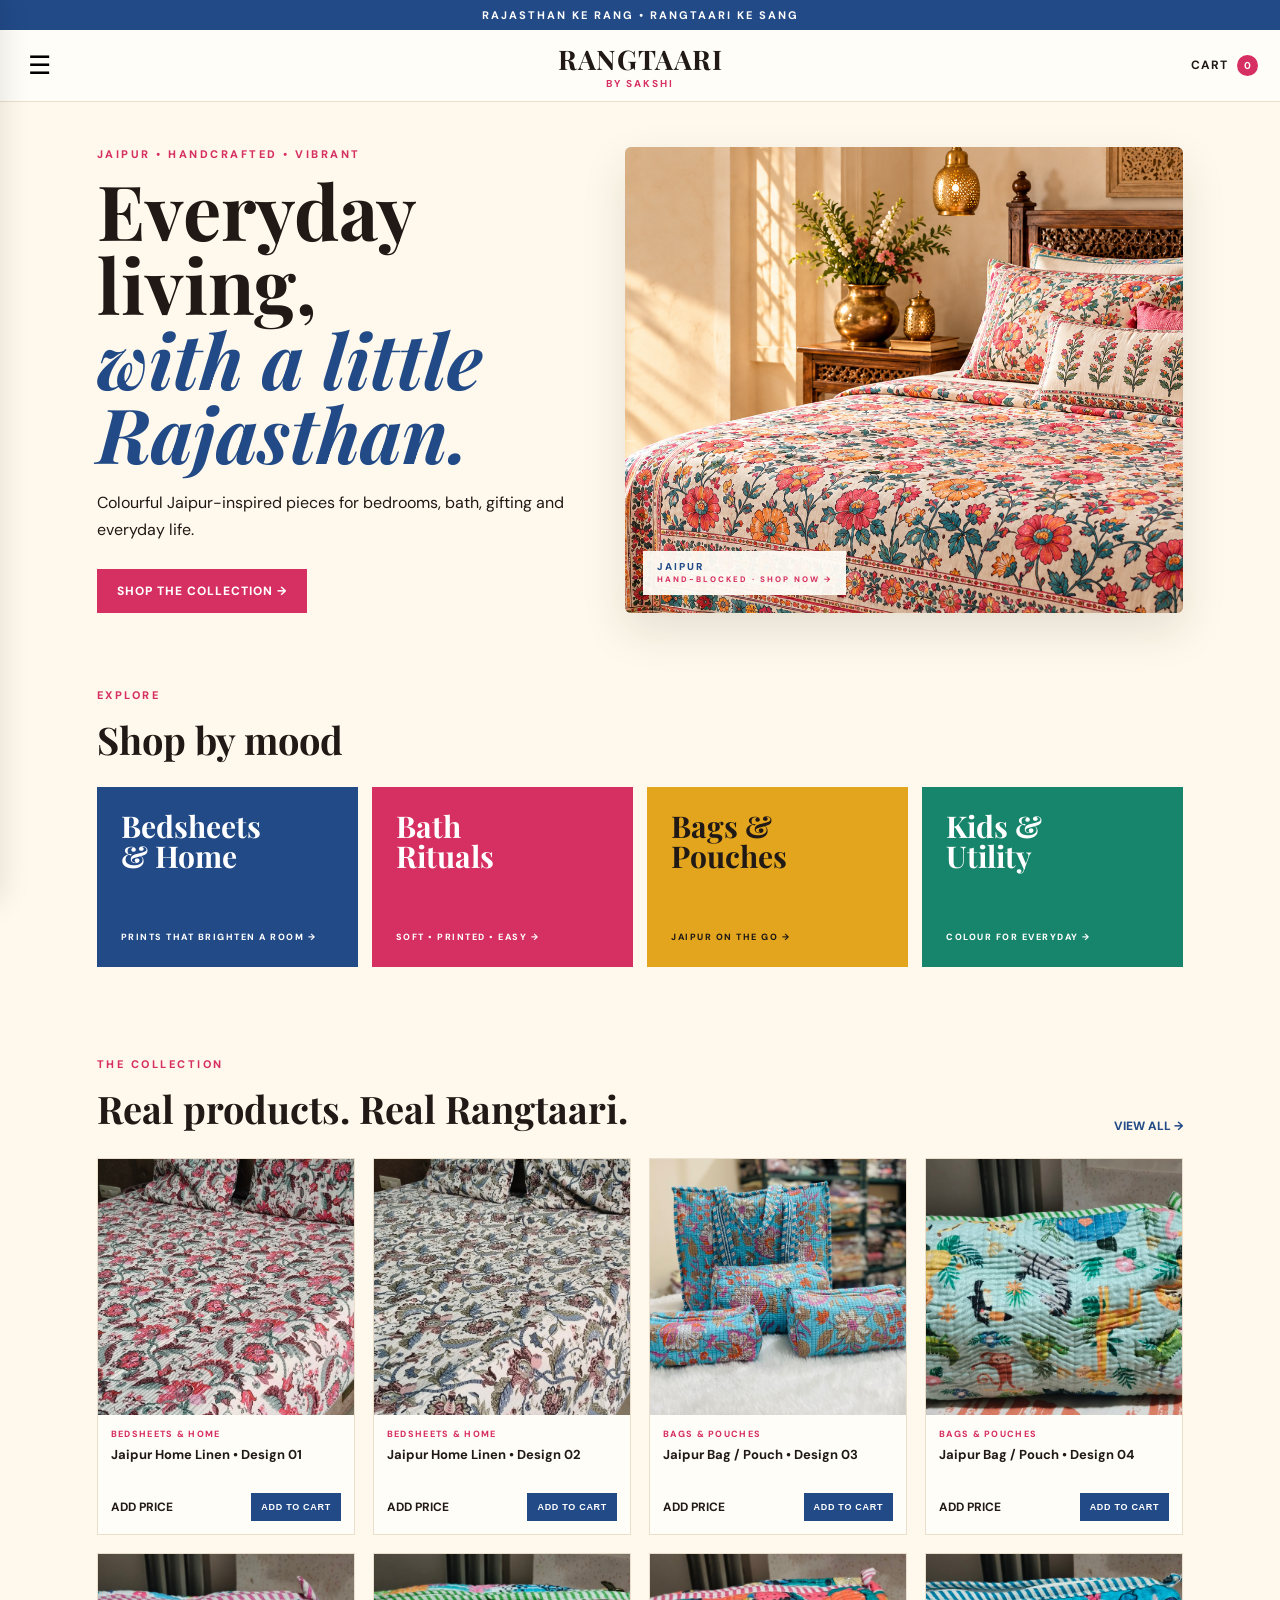
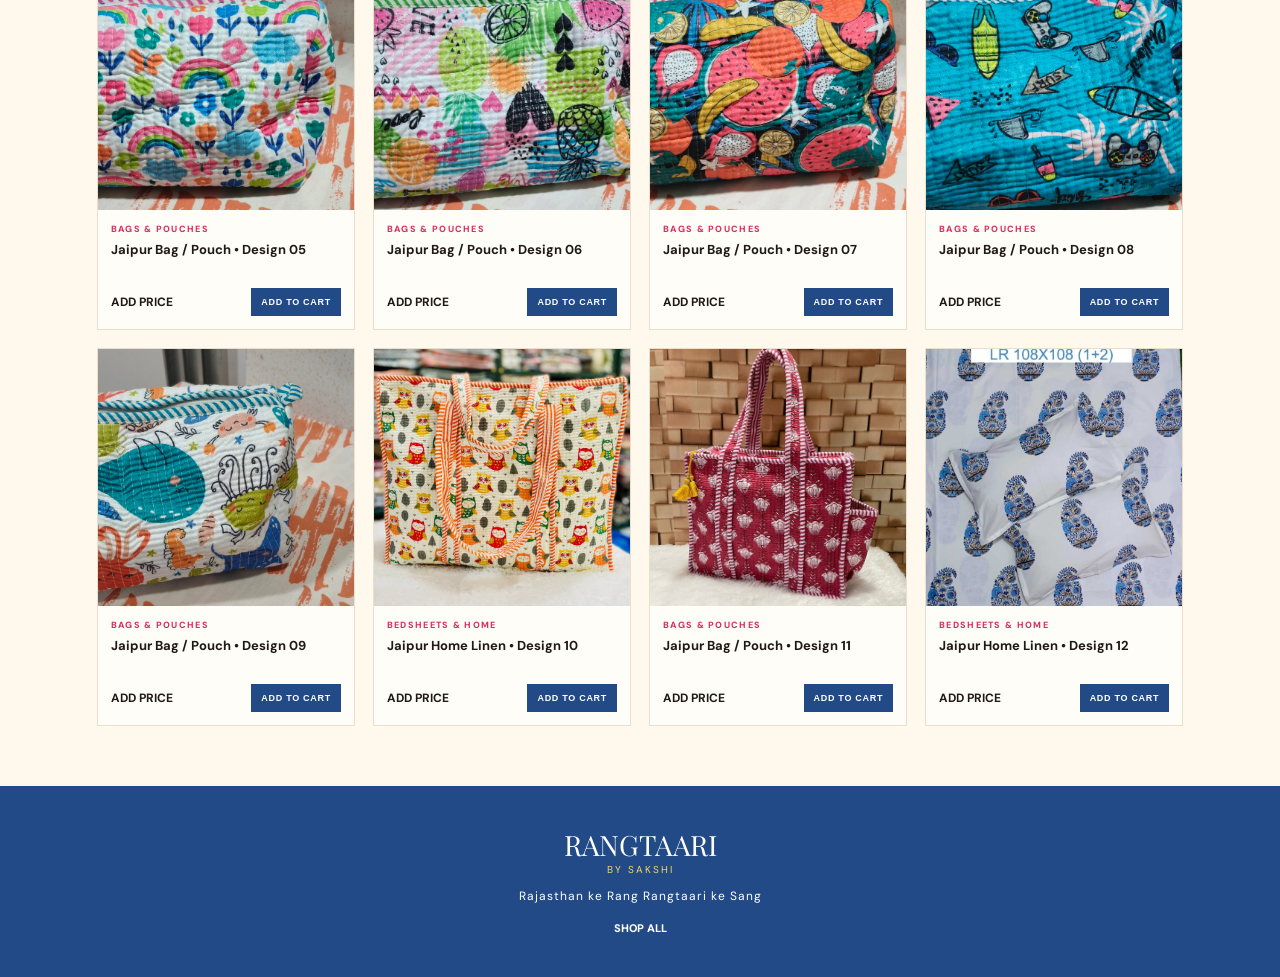
==== commit 7c26ab97: "Update index.html" ====
--- a/index.html
+++ b/index.html
@@ -30,7 +30,7 @@
     <a class="cta" href="shop.html">SHOP THE COLLECTION →</a>
   </div>
   <a class="hero-image-wrap" href="shop.html?cat=Bedsheets%20%26%20Home" aria-label="Shop bedsheets and home collection">
-    <img src="images/rangtaari-hero.png" alt="Rangtaari Jaipur hand-block printed bedsheet styled in a Rajasthan-inspired bedroom">
+    <img src="images/rangtaari-hero-bedroom.png" alt="Rangtaari Jaipur hand-block printed bedsheet styled in a Rajasthan-inspired bedroom">
     <div class="hero-badge">JAIPUR<br><span>HAND-BLOCKED · SHOP NOW →</span></div>
   </a>
 </section>
